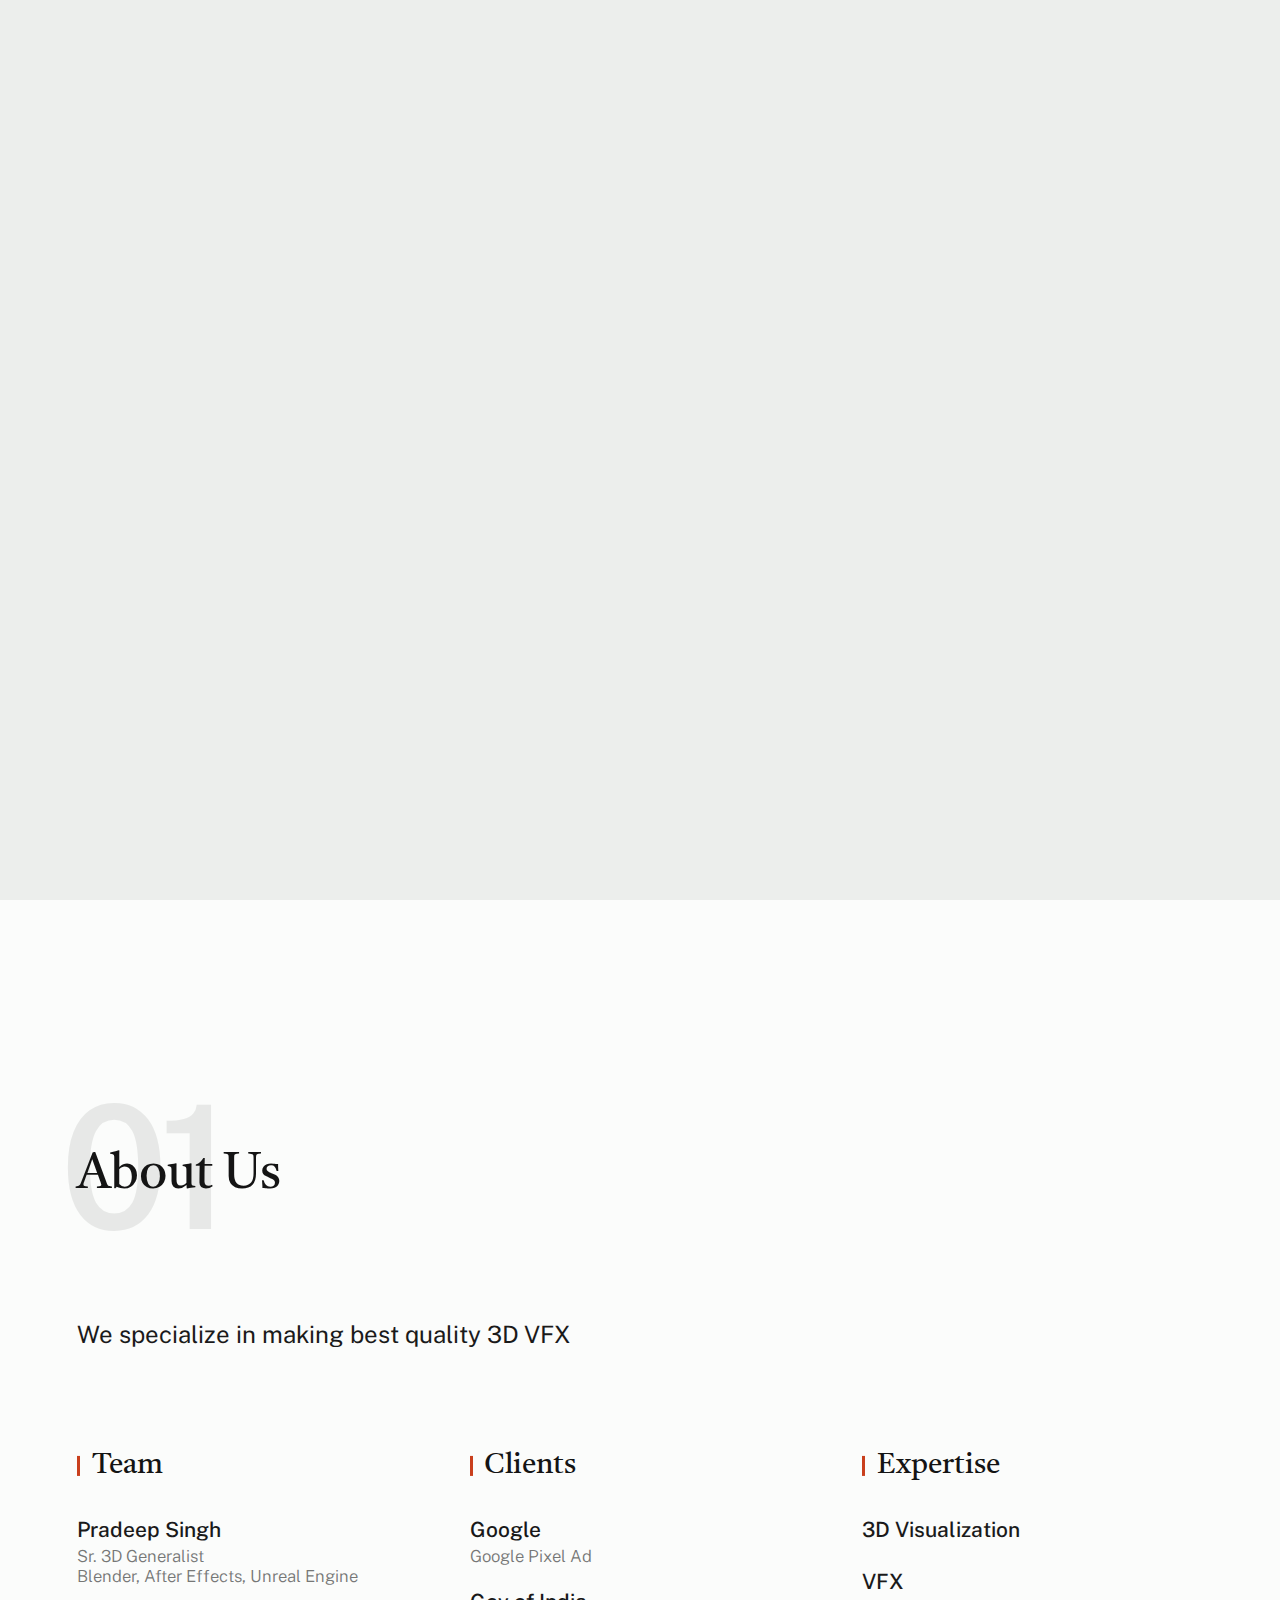
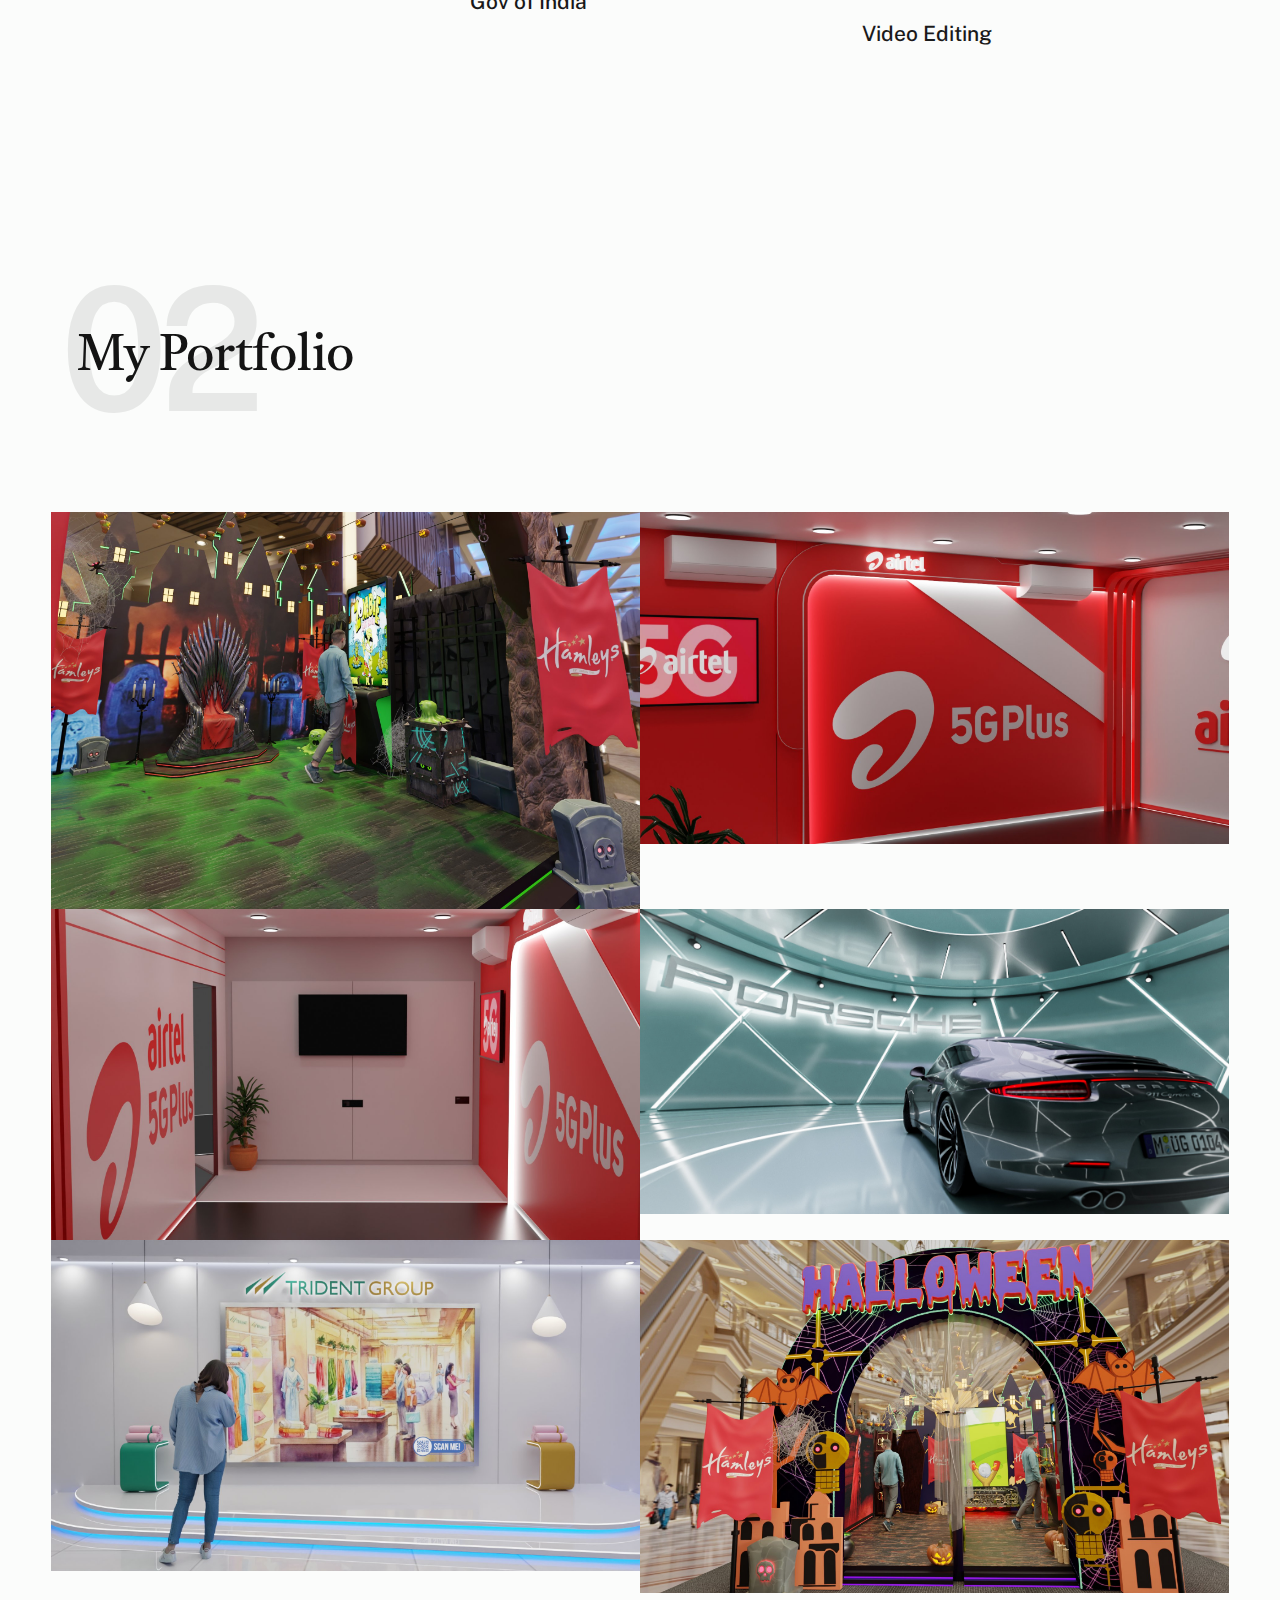
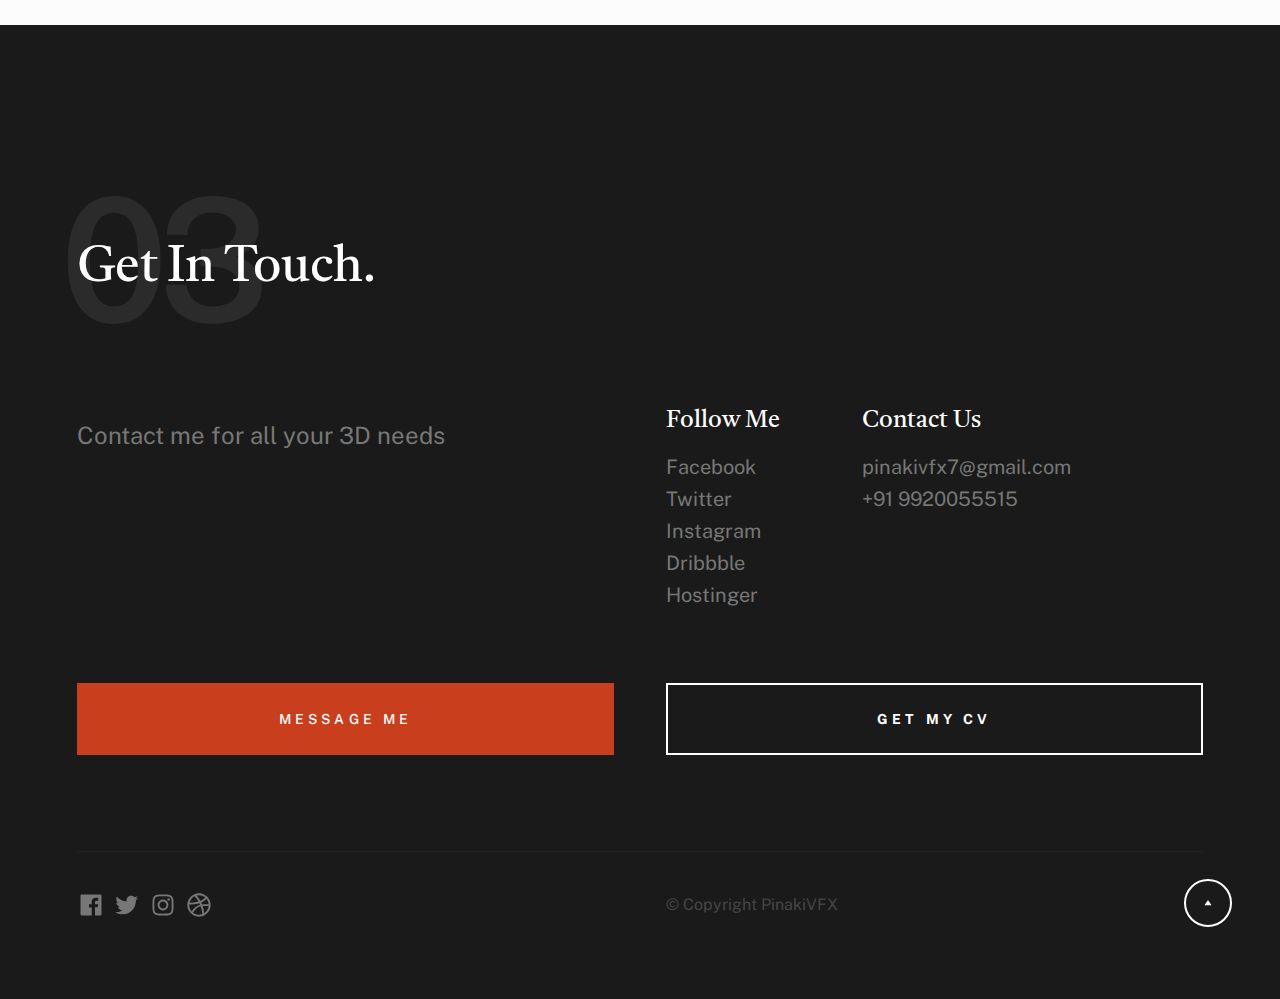
==== index.html @ 554669db "Alpha 1" ====
<!DOCTYPE html>
<html lang="en" class="no-js" >
<head>

    <!--- basic page needs
    ================================================== -->
    <meta charset="utf-8">
    <meta name="viewport" content="width=device-width, initial-scale=1">
    <title>Pinaki VFX</title>

    <script>
        document.documentElement.classList.remove('no-js');
        document.documentElement.classList.add('js');
    </script>

    <!-- CSS
    ================================================== -->
    <link rel="stylesheet" href="css/vendor.css">
    <link rel="stylesheet" href="css/styles.css">

    <!-- favicons
    ================================================== -->
    <link rel="apple-touch-icon" sizes="180x180" href="apple-touch-icon.png">
    <link rel="icon" type="image/png" sizes="32x32" href="favicon-32x32.png">
    <link rel="icon" type="image/png" sizes="16x16" href="favicon-16x16.png">
    <link rel="manifest" href="site.webmanifest">

</head>


<body id="top">

    
    <!-- preloader
    ================================================== -->
    <div id="preloader">
        <div id="loader" class="dots-fade">
            <div></div>
            <div></div>
            <div></div>
        </div>
    </div>


    <!-- page wrap
    ================================================== -->
    <div id="page" class="s-pagewrap">


        <!-- # site header 
        ================================================== -->
        <header class="s-header">
            <div class="row s-header__inner">

                <div class="s-header__block">
                    <div class="s-header__logo">
                        <a class="logo" href="index.html">
                            <a class="smoothscroll" href="#about">Pinaki VFX</a>
                        </a>
                    </div>

                    <a class="s-header__menu-toggle" href="#0"><span>Menu</span></a>
                </div> <!-- end s-header__block -->

                <nav class="s-header__nav">    
                    <ul class="s-header__menu-links">
                        <li class="current"><a class="smoothscroll" href="#intro">Intro</a></li>
                        <li><a class="smoothscroll" href="#about">About</a></li>
                        <li><a class="smoothscroll" href="#works">Works</a></li>
                        <li><a class="smoothscroll" href="#footer">Contact</a></li>
                    </ul> <!-- s-header__menu-links -->    
                </nav> <!-- end s-header__nav -->

            </div> <!-- end s-header__inner -->
        </header> <!-- end s-header -->


        <!-- # intro
        ================================================== -->
        <section id="intro" class="s-intro target-section">

            <div class="row s-intro__content width-sixteen-col">
                <div class="column lg-12 s-intro__content-inner grid-block grid-16">
                    
                    <div class="s-intro__content-text">

                        <div class="s-intro__content-pretitle text-pretitle">CEO of Pinaki VFX</div>
                        <h1 class="s-intro__content-title">
                        Pradeep Singh<br>
                        </h1>

                        <div class="s-intro__content-btns">
                            <a class="smoothscroll btn" href="#about">About Us</a>
                            <a class="smoothscroll btn btn--stroke" href="#footer">Get In Touch</a>
                        </div> <!-- s-intro__content-btns -->   

                    </div> <!-- s-intro__content-text -->                     
                    
                </div> <!-- s-intro__content-inner -->  
            </div> <!-- s-intro__content -->

            <ul class="s-intro__social social-list">
                <li>
                    <a href="https://www.instagram.com/cinematicswithme/" target="_blank">
                        <svg xmlns="http://www.w3.org/2000/svg" width="24" height="24" viewBox="0 0 24 24" style="fill:rgba(0, 0, 0, 1);transform:;-ms-filter:"><path d="M11.999,7.377c-2.554,0-4.623,2.07-4.623,4.623c0,2.554,2.069,4.624,4.623,4.624c2.552,0,4.623-2.07,4.623-4.624 C16.622,9.447,14.551,7.377,11.999,7.377L11.999,7.377z M11.999,15.004c-1.659,0-3.004-1.345-3.004-3.003 c0-1.659,1.345-3.003,3.004-3.003s3.002,1.344,3.002,3.003C15.001,13.659,13.658,15.004,11.999,15.004L11.999,15.004z"></path><circle cx="16.806" cy="7.207" r="1.078"></circle><path d="M20.533,6.111c-0.469-1.209-1.424-2.165-2.633-2.632c-0.699-0.263-1.438-0.404-2.186-0.42 c-0.963-0.042-1.268-0.054-3.71-0.054s-2.755,0-3.71,0.054C7.548,3.074,6.809,3.215,6.11,3.479C4.9,3.946,3.945,4.902,3.477,6.111 c-0.263,0.7-0.404,1.438-0.419,2.186c-0.043,0.962-0.056,1.267-0.056,3.71c0,2.442,0,2.753,0.056,3.71 c0.015,0.748,0.156,1.486,0.419,2.187c0.469,1.208,1.424,2.164,2.634,2.632c0.696,0.272,1.435,0.426,2.185,0.45 c0.963,0.042,1.268,0.055,3.71,0.055s2.755,0,3.71-0.055c0.747-0.015,1.486-0.157,2.186-0.419c1.209-0.469,2.164-1.424,2.633-2.633 c0.263-0.7,0.404-1.438,0.419-2.186c0.043-0.962,0.056-1.267,0.056-3.71s0-2.753-0.056-3.71C20.941,7.57,20.801,6.819,20.533,6.111z M19.315,15.643c-0.007,0.576-0.111,1.147-0.311,1.688c-0.305,0.787-0.926,1.409-1.712,1.711c-0.535,0.199-1.099,0.303-1.67,0.311 c-0.95,0.044-1.218,0.055-3.654,0.055c-2.438,0-2.687,0-3.655-0.055c-0.569-0.007-1.135-0.112-1.669-0.311 c-0.789-0.301-1.414-0.923-1.719-1.711c-0.196-0.534-0.302-1.099-0.311-1.669c-0.043-0.95-0.053-1.218-0.053-3.654 c0-2.437,0-2.686,0.053-3.655c0.007-0.576,0.111-1.146,0.311-1.687c0.305-0.789,0.93-1.41,1.719-1.712 c0.534-0.198,1.1-0.303,1.669-0.311c0.951-0.043,1.218-0.055,3.655-0.055c2.437,0,2.687,0,3.654,0.055 c0.571,0.007,1.135,0.112,1.67,0.311c0.786,0.303,1.407,0.925,1.712,1.712c0.196,0.534,0.302,1.099,0.311,1.669 c0.043,0.951,0.054,1.218,0.054,3.655c0,2.436,0,2.698-0.043,3.654H19.315z"></path></svg>
                        <span class="u-screen-reader-text">Instagram</span>
                    </a>
                </li>
                <li>
                    <a href="#0">
                        <svg xmlns="http://www.w3.org/2000/svg" width="24" height="24" viewBox="0 0 24 24" style="fill: rgba(0, 0, 0, 1);transform: ;msFilter:;"><path d="M20.66 6.98a9.932 9.932 0 0 0-3.641-3.64C15.486 2.447 13.813 2 12 2s-3.486.447-5.02 1.34c-1.533.893-2.747 2.107-3.64 3.64S2 10.187 2 12s.446 3.487 1.34 5.02a9.924 9.924 0 0 0 3.641 3.64C8.514 21.553 10.187 22 12 22s3.486-.447 5.02-1.34a9.932 9.932 0 0 0 3.641-3.64C21.554 15.487 22 13.813 22 12s-.446-3.487-1.34-5.02zM12 3.66c2 0 3.772.64 5.32 1.919-.92 1.174-2.286 2.14-4.1 2.9-1.002-1.813-2.088-3.327-3.261-4.54A7.715 7.715 0 0 1 12 3.66zM5.51 6.8a8.116 8.116 0 0 1 2.711-2.22c1.212 1.201 2.325 2.7 3.34 4.5-2 .6-4.114.9-6.341.9-.573 0-1.006-.013-1.3-.04A8.549 8.549 0 0 1 5.51 6.8zM3.66 12c0-.054.003-.12.01-.2.007-.08.01-.146.01-.2.254.014.641.02 1.161.02 2.666 0 5.146-.367 7.439-1.1.187.373.381.793.58 1.26-1.32.293-2.674 1.006-4.061 2.14S6.4 16.247 5.76 17.5c-1.4-1.587-2.1-3.42-2.1-5.5zM12 20.34c-1.894 0-3.594-.587-5.101-1.759.601-1.187 1.524-2.322 2.771-3.401 1.246-1.08 2.483-1.753 3.71-2.02a29.441 29.441 0 0 1 1.56 6.62 8.166 8.166 0 0 1-2.94.56zm7.08-3.96a8.351 8.351 0 0 1-2.58 2.621c-.24-2.08-.7-4.107-1.379-6.081.932-.066 1.765-.1 2.5-.1.799 0 1.686.034 2.659.1a8.098 8.098 0 0 1-1.2 3.46zm-1.24-5c-1.16 0-2.233.047-3.22.14a27.053 27.053 0 0 0-.68-1.62c2.066-.906 3.532-2.006 4.399-3.3 1.2 1.414 1.854 3.027 1.96 4.84-.812-.04-1.632-.06-2.459-.06z"></path></svg>
                        <span class="u-screen-reader-text">Dribbble</span>
                    </a>
                </li>
                <li>
                    <a href="#0">
                        <svg xmlns="http://www.w3.org/2000/svg" width="24" height="24" viewBox="0 0 24 24" style="fill: rgba(0, 0, 0, 1);transform: ;msFilter:;"><path d="M11.99 2C6.472 2 2 6.473 2 11.99c0 4.232 2.633 7.85 6.35 9.306-.088-.79-.166-2.006.034-2.868.182-.78 1.172-4.966 1.172-4.966s-.299-.599-.299-1.484c0-1.388.805-2.425 1.808-2.425.853 0 1.264.64 1.264 1.407 0 .858-.546 2.139-.827 3.327-.235.994.499 1.805 1.479 1.805 1.775 0 3.141-1.872 3.141-4.575 0-2.392-1.719-4.064-4.173-4.064-2.843 0-4.512 2.132-4.512 4.335 0 .858.331 1.779.744 2.28a.3.3 0 0 1 .069.286c-.076.315-.245.994-.277 1.133-.044.183-.145.222-.335.134-1.247-.581-2.027-2.405-2.027-3.871 0-3.151 2.289-6.045 6.601-6.045 3.466 0 6.159 2.469 6.159 5.77 0 3.444-2.171 6.213-5.184 6.213-1.013 0-1.964-.525-2.29-1.146l-.623 2.374c-.225.868-.834 1.956-1.241 2.62a10 10 0 0 0 2.958.445c5.517 0 9.99-4.473 9.99-9.99S17.507 2 11.99 2"></path></svg>
                        <span class="u-screen-reader-text">Pinterest</span>
                    </a>
                </li>
            </ul> <!-- end s-intro__social -->

            <div class="s-intro__content-media">                               
                <img src="images/intro-bg.jpg" srcset="images/intro-bg.jpg 1x, images/intro-bg.jpg 2x" alt="">
            </div> <!-- s-intro__content-media -->                

            <div class="s-intro__btn-download">
                <a class="btn btn--stroke" href="./assets/Akash_Kumar Singh_Resume.pdf"  target="_blank">See Our Portfolio</a>
            </div> <!-- end s-intro__btn-download -->
            
            <div class="s-intro__scroll-down">
                <a href="#about" class="smoothscroll">
                    <div class="scroll-icon">
                        <svg xmlns="http://www.w3.org/2000/svg" width="24" height="24" viewBox="0 0 24 24" style="fill: rgba(0, 0, 0, 1);transform: ;msFilter:;"><path d="M11.178 19.569a.998.998 0 0 0 1.644 0l9-13A.999.999 0 0 0 21 5H3a1.002 1.002 0 0 0-.822 1.569l9 13z"></path></svg>
                    </div>
                    <span class="scroll-text u-screen-reader-text">Scroll Down</span>
                </a>
            </div> <!-- s-intro__scroll-down -->

        </section> <!-- end s-intro -->


        <!-- # about
        ================================================== -->
        <section id="about" class="s-about target-section">

            <div class="row s-about__content">
                <div class="column xl-12">    
                    
                    <div class="section-header" data-num="01">
                        <h2 class="text-display-title">About Us</h2>
                    </div> <!-- end section-header -->

                    <p class="attention-getter">
                        We specialize in making best quality 3D VFX
                    </p>

                    <div class="grid-list-items s-about__blocks">

                        <div class="grid-list-items__item s-about__block">
                            <h4 class="s-about__block-title">Team</h4>
                            <ul class="s-about__list">
                                <li>
                                    Pradeep Singh
                                    <span>Sr. 3D Generalist</span>
                                    <span>Blender, After Effects, Unreal Engine</span>
                                </li>
                            </ul>
                        </div> <!--end s-about__block -->

                        <div class="grid-list-items__item s-about__block">
                            <h4 class="s-about__block-title">Clients</h4>

                            <ul class="s-about__list">
                                <li>
                                    <a href="#0">
                                        Google
                                        <span>Google Pixel Ad</span>
                                    </a>                                        
                                </li>
                                <li>
                                    <a href="#1">
                                        Gov of India
                                        <span></span>
                                    </a>                                        
                                </li>
                            </ul>
                        </div> <!--end s-about__block -->
                        
                        <div class="grid-list-items__item s-about__block">
                            <h4 class="s-about__block-title">Expertise</h4>

                            <ul class="s-about__list">
                                <li>
                                    3D Visualization
                                    <span></span>
                                </li>
                                <li>
                                    VFX
                                </li>
                                <li>
                                    Video Editing
                                </li>
                                <li>
                                    
                                </li>
                            </ul>
                        </div> <!--end s-about__block -->

                    </div> <!-- grid-list-items -->

                </div> <!--end column -->
            </div> <!--end s-about__content -->
            
        </section> <!-- end s-about -->   



        <!-- # works
        ================================================== -->
        <section id="works" class="s-works target-section">

            <div class="row">
                <div class="column xl-12">
                    <div class="section-header" data-num="02">
                        <h2 class="text-display-title">My Portfolio</h2>
                    </div> <!-- end section-header -->
                </div>
            </div>

            <div class="row folio-entries">

                <div class="column entry">
                    <a href="./images/portfolio/hamley1.jpg" class="entry__link glightbox" data-glightbox="title: White Knit Cap; description: .entry__desc-01">
                        <div class="entry__thumb">
                            <img src="./images/portfolio/hamley1.jpg" srcset="./images/portfolio/hamley1.jpg" alt="">
                        </div>
                        <div class="entry__info">
                            <h4 class="entry__title">White Knit Cap</h4>
                            <div class="entry__cat">Frontend Design</div>
                        </div>
                    </a>

                    <div class="glightbox-desc entry__desc-01">
                        <p>
                        Lorem ipsum dolor sit amet consectetur, adipisicing elit. 
                        Inventore ipsum iste soluta fugiat, impedit illum ducimus 
                        deleniti facilis ab, tempora non! Nisi, tempora provident.
                        <a href="https://www.behance.net/">Project Link</a>.
                        </p>
                    </div>
                </div> <!-- entry -->

                <div class="column entry">
                    <a href="./images/portfolio/airtel1.jpg" class="entry__link glightbox" data-glightbox="title: WoodCraft; description: .entry__desc-02">
                        <div class="entry__thumb">
                            <img src="./images/portfolio/airtel1.jpg" srcset="./images/portfolio/airtel1.jpg" alt="">
                        </div>
                        <div class="entry__info">
                            <h4 class="entry__title">WoodCraft</h4>
                            <div class="entry__cat">Product Design</div>
                        </div>
                    </a>

                    <div class="glightbox-desc entry__desc-02">
                        <p>
                        Lorem ipsum dolor sit amet consectetur, adipisicing elit. 
                        Inventore ipsum iste soluta fugiat, impedit illum ducimus 
                        deleniti facilis ab, tempora non! Nisi, tempora provident.
                        <a href="https://www.behance.net/">Project Link</a>.
                        </p>
                    </div>
                </div> <!-- entry -->

                <div class="column entry">
                    <a href="./images/portfolio/airtel2.jpg" class="entry__link glightbox" data-glightbox="title: Caffeine & Tulips; description: .entry__desc-03">
                        <div class="entry__thumb">
                            <img src="./images/portfolio/airtel2.jpg" srcset="./images/portfolio/airtel2.jpg" alt="">
                        </div>
                        <div class="entry__info">
                            <h4 class="entry__title">Caffeine & Tulips</h4>
                            <div class="entry__cat">Brand Identity</div>
                        </div>
                    </a>

                    <div class="glightbox-desc entry__desc-03">
                        <p>
                        Lorem ipsum dolor sit amet consectetur, adipisicing elit. 
                        Inventore ipsum iste soluta fugiat, impedit illum ducimus 
                        deleniti facilis ab, tempora non! Nisi, tempora provident.
                        <a href="https://www.behance.net/">Project Link</a>.
                        </p>
                    </div>
                </div> <!-- entry -->

                <div class="column entry">
                    <a href="./images/portfolio/porsche.JPG" class="entry__link glightbox" data-glightbox="title: Grayscale; description: .entry__desc-04">
                        <div class="entry__thumb">
                            <img src="./images/portfolio/porsche.JPG" srcset="./images/portfolio/porsche.JPG" alt="">
                        </div>
                        <div class="entry__info">
                            <h4 class="entry__title">Grayscale</h4>
                            <div class="entry__cat">Product Design</div>
                        </div>
                    </a>

                    <div class="glightbox-desc entry__desc-04">
                        <p>
                        Lorem ipsum dolor sit amet consectetur, adipisicing elit. 
                        Inventore ipsum iste soluta fugiat, impedit illum ducimus 
                        deleniti facilis ab, tempora non! Nisi, tempora provident.
                        <a href="https://www.behance.net/">Project Link</a>.
                        </p>
                    </div>
                </div> <!-- entry -->

                <div class="column entry">
                    <a href="./images/portfolio/trident.jpg" class="entry__link glightbox" data-glightbox="title: The Lamp; description: .entry__desc-05">
                        <div class="entry__thumb">
                            <img src="./images/portfolio/trident.jpg" srcset="./images/portfolio/trident.jpg" alt="">
                        </div>
                        <div class="entry__info">
                            <h4 class="entry__title">The Lamp</h4>
                            <div class="entry__cat">Brand Identity</div>
                        </div>
                    </a>

                    <div class="glightbox-desc entry__desc-05">
                        <p>
                        Lorem ipsum dolor sit amet consectetur, adipisicing elit. 
                        Inventore ipsum iste soluta fugiat, impedit illum ducimus 
                        deleniti facilis ab, tempora non! Nisi, tempora provident.
                        <a href="https://www.behance.net/">Project Link</a>.
                        </p>
                    </div>
                </div> <!-- entry -->

                <div class="column entry">
                    <a href="./images/portfolio/hamley2.jpg" class="entry__link glightbox" data-glightbox="title: Tropical; description: .entry__desc-06">
                        <div class="entry__thumb">
                            <img src="./images/portfolio/hamley1.jpg" srcset="./images/portfolio/hamley3.jpg" alt="">
                        </div>
                        <div class="entry__info">
                            <h4 class="entry__title">Tropical</h4>
                            <div class="entry__cat">Frontend Design</div>
                        </div>
                    </a>

                    <div class="glightbox-desc entry__desc-06">
                        <p>
                        Lorem ipsum dolor sit amet consectetur, adipisicing elit. 
                        Inventore ipsum iste soluta fugiat, impedit illum ducimus 
                        deleniti facilis ab, tempora non! Nisi, tempora provident.
                        <a href="https://www.behance.net/">Project Link</a>.
                        </p>
                    </div>
                </div> <!-- entry --> 

            </div> <!-- folio entries -->

            <!--
            <div class="row s-testimonials">
                <div class="column xl-12">

                    <h3 class="s-testimonials__header">Hear it from My Happy Clients</h3>
    
                    <div class="swiper-container s-testimonials__slider">
    
                        <div class="swiper-wrapper">

                            <div class="s-testimonials__slide swiper-slide">
                                <div class="s-testimonials__author">
                                    <img src="images/avatars/user-02.jpg" alt="Author image" class="s-testimonials__avatar">
                                    <cite class="s-testimonials__cite">
                                        <strong>John Rockefeller</strong>
                                        <span>Standard Oil Co.</span>
                                    </cite>
                                </div>
                                <p>
                                Molestiae incidunt consequatur quis ipsa autem nam sit enim magni. Voluptas tempore rem. 
                                Explicabo a quaerat sint autem dolore ducimus ut consequatur neque. Nisi dolores quaerat fuga rem nihil nostrum.
                                Laudantium quia consequatur molestias.
                                </p>
                            </div> 
            
                            <div class="s-testimonials__slide swiper-slide">
                                <div class="s-testimonials__author">
                                    <img src="images/avatars/user-03.jpg" alt="Author image" class="s-testimonials__avatar">
                                    <cite class="s-testimonials__cite">
                                        <strong>Andrew Carnegie</strong>
                                        <span>Carnegie Steel Co.</span>
                                    </cite>
                                </div>
                                <p>
                                Excepturi nam cupiditate culpa doloremque deleniti repellat. Veniam quos repellat voluptas animi adipisci.
                                Nisi eaque consequatur. Voluptatem dignissimos ut ducimus accusantium perspiciatis.
                                Quasi voluptas eius distinctio. Atque eos maxime.
                                </p>
                            </div> 
            
                            <div class="s-testimonials__slide swiper-slide">
                                <div class="s-testimonials__author">
                                    <img src="images/avatars/user-01.jpg" alt="Author image" class="s-testimonials__avatar">
                                    <cite class="s-testimonials__cite">
                                        <strong>John Morgan</strong>
                                        <span>JP Morgan & Co.</span>
                                    </cite>
                                </div>
                                <p>
                                Repellat dignissimos libero. Qui sed at corrupti expedita voluptas odit. Nihil ea quia nesciunt. Ducimus aut sed ipsam.  
                                Autem eaque officia cum exercitationem sunt voluptatum accusamus. Quasi voluptas eius distinctio.
                                Voluptatem dignissimos ut.
                                </p>
                            </div>
    
                            <div class="s-testimonials__slide swiper-slide">
                                <div class="s-testimonials__author">
                                    <img src="images/avatars/user-06.jpg" alt="Author image" class="s-testimonials__avatar">
                                    <cite class="s-testimonials__cite">
                                        <strong>Henry Ford</strong>
                                        <span>Ford Motor Co.</span>
                                    </cite>
                                </div>
                                <p>
                                Nunc interdum lacus sit amet orci. Vestibulum dapibus nunc ac augue. Fusce vel dui. In ac felis 
                                quis tortor malesuada pretium. Curabitur vestibulum aliquam leo. Qui sed at corrupti expedita voluptas odit. 
                                Nihil ea quia nesciunt. Ducimus aut sed ipsam.
                                </p>
                            </div>
        
                        </div> 
    
                        <div class="swiper-pagination"></div>
    
                    </div>
    
                </div>
            </div>
        -->

        </section> <!-- end s-works --> 


        


        <!-- # footer 
        ================================================== -->
        <footer id="footer" class="s-footer target-section">

            <div class="row">
                <div class="column lg-12">
                    <div class="section-header light-on-dark" data-num="03">
                        <h2 class="text-display-title">Get In Touch.</h2>
                    </div> <!-- end section-header -->
                </div>
            </div>

            <div class="row s-footer__content">

                <div class="column xl-6 md-12 s-footer__block s-footer__about">                    
                    <p class="attention-getter">
                        Contact me for all your 3D needs
                    </p>               
                </div> <!-- end section-footer__about -->

                <div class="column xl-6 md-12 s-footer__block s-footer__site-links">
                    <div class="row">
                        <div class="column xl-4 lg-5 md-6 tab-12">
                            <h5>Follow Me</h5>
                            <ul class="link-list">
                                <li><a href="#0">Facebook</a></li>
                                <li><a href="#0">Twitter</a></li>
                                <li><a href="#0">Instagram</a></li>
                                <li><a href="#0">Dribbble</a></li>
                                <li><a href="https://styleshout.com/go/hostinger/">Hostinger</a></li>
                            </ul>
                        </div>
                        <div class="column xl-6 md-6 tab-12">
                            <h5>Contact Us</h5>
                            <ul class="link-list">
                                <li><a href="mailto:pinakivfx7@gmail.com">pinakivfx7@gmail.com</a></li>
                                <li><a href="tel:+917275719148">+91 9920055515</a></li>
                            </ul> 
                        </div>
                    </div>                    
                </div> <!-- end section-footer__site-links -->

            </div> <!-- end section-footer__content -->


            <div class="row s-footer__buttons">
               
                <div class="column xl-6 tab-12">
                    <a href="https://wa.me/919920055515" class="btn btn--primary btn--large u-fullwidth">Message Me</a>
                </div>
          
                <div class="column xl-6 tab-12">                    
                    <a href="#0" class="btn btn--stroke btn--large u-fullwidth">Get My CV</a>
                </div>
            
            </div> <!-- end section-footer__buttons -->              
            
            <div class="row s-footer__bottom">
                
                <div class="column xl-6 lg-12">
                    <ul class="s-footer__social social-list">
                        <li>
                            <a href="#0">
                                <svg xmlns="http://www.w3.org/2000/svg" width="24" height="24" viewBox="0 0 24 24" style="fill:rgba(0, 0, 0, 1);transform:;-ms-filter:"><path d="M20,3H4C3.447,3,3,3.448,3,4v16c0,0.552,0.447,1,1,1h8.615v-6.96h-2.338v-2.725h2.338v-2c0-2.325,1.42-3.592,3.5-3.592 c0.699-0.002,1.399,0.034,2.095,0.107v2.42h-1.435c-1.128,0-1.348,0.538-1.348,1.325v1.735h2.697l-0.35,2.725h-2.348V21H20 c0.553,0,1-0.448,1-1V4C21,3.448,20.553,3,20,3z"></path></svg>
                                <span class="u-screen-reader-text">Facebook</span>
                            </a>
                        </li>
                        <li>
                            <a href="#0">
                                <svg xmlns="http://www.w3.org/2000/svg" width="24" height="24" viewBox="0 0 24 24" style="fill:rgba(0, 0, 0, 1);transform:;-ms-filter:"><path d="M19.633,7.997c0.013,0.175,0.013,0.349,0.013,0.523c0,5.325-4.053,11.461-11.46,11.461c-2.282,0-4.402-0.661-6.186-1.809 c0.324,0.037,0.636,0.05,0.973,0.05c1.883,0,3.616-0.636,5.001-1.721c-1.771-0.037-3.255-1.197-3.767-2.793 c0.249,0.037,0.499,0.062,0.761,0.062c0.361,0,0.724-0.05,1.061-0.137c-1.847-0.374-3.23-1.995-3.23-3.953v-0.05 c0.537,0.299,1.16,0.486,1.82,0.511C3.534,9.419,2.823,8.184,2.823,6.787c0-0.748,0.199-1.434,0.548-2.032 c1.983,2.443,4.964,4.04,8.306,4.215c-0.062-0.3-0.1-0.611-0.1-0.923c0-2.22,1.796-4.028,4.028-4.028 c1.16,0,2.207,0.486,2.943,1.272c0.91-0.175,1.782-0.512,2.556-0.973c-0.299,0.935-0.936,1.721-1.771,2.22 c0.811-0.088,1.597-0.312,2.319-0.624C21.104,6.712,20.419,7.423,19.633,7.997z"></path></svg>
                                <span class="u-screen-reader-text">Twitter</span>
                            </a>
                        </li>
                        <li>
                            <a href="#0">
                                <svg xmlns="http://www.w3.org/2000/svg" width="24" height="24" viewBox="0 0 24 24" style="fill:rgba(0, 0, 0, 1);transform:;-ms-filter:"><path d="M11.999,7.377c-2.554,0-4.623,2.07-4.623,4.623c0,2.554,2.069,4.624,4.623,4.624c2.552,0,4.623-2.07,4.623-4.624 C16.622,9.447,14.551,7.377,11.999,7.377L11.999,7.377z M11.999,15.004c-1.659,0-3.004-1.345-3.004-3.003 c0-1.659,1.345-3.003,3.004-3.003s3.002,1.344,3.002,3.003C15.001,13.659,13.658,15.004,11.999,15.004L11.999,15.004z"></path><circle cx="16.806" cy="7.207" r="1.078"></circle><path d="M20.533,6.111c-0.469-1.209-1.424-2.165-2.633-2.632c-0.699-0.263-1.438-0.404-2.186-0.42 c-0.963-0.042-1.268-0.054-3.71-0.054s-2.755,0-3.71,0.054C7.548,3.074,6.809,3.215,6.11,3.479C4.9,3.946,3.945,4.902,3.477,6.111 c-0.263,0.7-0.404,1.438-0.419,2.186c-0.043,0.962-0.056,1.267-0.056,3.71c0,2.442,0,2.753,0.056,3.71 c0.015,0.748,0.156,1.486,0.419,2.187c0.469,1.208,1.424,2.164,2.634,2.632c0.696,0.272,1.435,0.426,2.185,0.45 c0.963,0.042,1.268,0.055,3.71,0.055s2.755,0,3.71-0.055c0.747-0.015,1.486-0.157,2.186-0.419c1.209-0.469,2.164-1.424,2.633-2.633 c0.263-0.7,0.404-1.438,0.419-2.186c0.043-0.962,0.056-1.267,0.056-3.71s0-2.753-0.056-3.71C20.941,7.57,20.801,6.819,20.533,6.111z M19.315,15.643c-0.007,0.576-0.111,1.147-0.311,1.688c-0.305,0.787-0.926,1.409-1.712,1.711c-0.535,0.199-1.099,0.303-1.67,0.311 c-0.95,0.044-1.218,0.055-3.654,0.055c-2.438,0-2.687,0-3.655-0.055c-0.569-0.007-1.135-0.112-1.669-0.311 c-0.789-0.301-1.414-0.923-1.719-1.711c-0.196-0.534-0.302-1.099-0.311-1.669c-0.043-0.95-0.053-1.218-0.053-3.654 c0-2.437,0-2.686,0.053-3.655c0.007-0.576,0.111-1.146,0.311-1.687c0.305-0.789,0.93-1.41,1.719-1.712 c0.534-0.198,1.1-0.303,1.669-0.311c0.951-0.043,1.218-0.055,3.655-0.055c2.437,0,2.687,0,3.654,0.055 c0.571,0.007,1.135,0.112,1.67,0.311c0.786,0.303,1.407,0.925,1.712,1.712c0.196,0.534,0.302,1.099,0.311,1.669 c0.043,0.951,0.054,1.218,0.054,3.655c0,2.436,0,2.698-0.043,3.654H19.315z"></path></svg>
                                <span class="u-screen-reader-text">Instagram</span>
                            </a>
                        </li>
                        <li>
                            <a href="#0">
                                <svg xmlns="http://www.w3.org/2000/svg" width="24" height="24" viewBox="0 0 24 24" style="fill: rgba(0, 0, 0, 1);transform: ;msFilter:;"><path d="M20.66 6.98a9.932 9.932 0 0 0-3.641-3.64C15.486 2.447 13.813 2 12 2s-3.486.447-5.02 1.34c-1.533.893-2.747 2.107-3.64 3.64S2 10.187 2 12s.446 3.487 1.34 5.02a9.924 9.924 0 0 0 3.641 3.64C8.514 21.553 10.187 22 12 22s3.486-.447 5.02-1.34a9.932 9.932 0 0 0 3.641-3.64C21.554 15.487 22 13.813 22 12s-.446-3.487-1.34-5.02zM12 3.66c2 0 3.772.64 5.32 1.919-.92 1.174-2.286 2.14-4.1 2.9-1.002-1.813-2.088-3.327-3.261-4.54A7.715 7.715 0 0 1 12 3.66zM5.51 6.8a8.116 8.116 0 0 1 2.711-2.22c1.212 1.201 2.325 2.7 3.34 4.5-2 .6-4.114.9-6.341.9-.573 0-1.006-.013-1.3-.04A8.549 8.549 0 0 1 5.51 6.8zM3.66 12c0-.054.003-.12.01-.2.007-.08.01-.146.01-.2.254.014.641.02 1.161.02 2.666 0 5.146-.367 7.439-1.1.187.373.381.793.58 1.26-1.32.293-2.674 1.006-4.061 2.14S6.4 16.247 5.76 17.5c-1.4-1.587-2.1-3.42-2.1-5.5zM12 20.34c-1.894 0-3.594-.587-5.101-1.759.601-1.187 1.524-2.322 2.771-3.401 1.246-1.08 2.483-1.753 3.71-2.02a29.441 29.441 0 0 1 1.56 6.62 8.166 8.166 0 0 1-2.94.56zm7.08-3.96a8.351 8.351 0 0 1-2.58 2.621c-.24-2.08-.7-4.107-1.379-6.081.932-.066 1.765-.1 2.5-.1.799 0 1.686.034 2.659.1a8.098 8.098 0 0 1-1.2 3.46zm-1.24-5c-1.16 0-2.233.047-3.22.14a27.053 27.053 0 0 0-.68-1.62c2.066-.906 3.532-2.006 4.399-3.3 1.2 1.414 1.854 3.027 1.96 4.84-.812-.04-1.632-.06-2.459-.06z"></path></svg>
                                <span class="u-screen-reader-text">Dribbble</span>
                            </a>
                        </li>
                    </ul> 
                </div> <!-- end section-footer__social -->

                <div class="column xl-6 lg-12">
                    <p class="ss-copyright">
                        <span>© Copyright PinakiVFX</span> 
                        <!-- <span>Design by <a href="https://shayan.gg/">Shayan Ansari</a></span> -->
                    </p>
                </div>

            </div> <!-- end section-footer__bottom --> 

            <div class="ss-go-top">
                <a class="smoothscroll" title="Back to Top" href="#top">                 
                    <svg xmlns="http://www.w3.org/2000/svg" width="24" height="24" viewBox="0 0 24 24" style="fill: rgba(0, 0, 0, 1);transform: ;msFilter:;"><path d="M5.536 21.886a1.004 1.004 0 0 0 1.033-.064l13-9a1 1 0 0 0 0-1.644l-13-9A1 1 0 0 0 5 3v18a1 1 0 0 0 .536.886z"></path></svg>
                </a>                                
                <span>Back To Top</span>   
            </div> <!-- end ss-go-top -->
            
        </footer> <!-- end s-footer -->

    </div> <!-- end page-wrap -->


    <!-- Java Script
    ================================================== -->
    <script src="js/plugins.js"></script>
    <script src="js/main.js"></script>

</body>
</html>
---- css/vendor.css ----
/* ===================================================================
 * Hudson Third-party Stylesheets
 * Template Ver. 1.0.0
 * 04-03-2023
 * -------------------------------------------------------------------
 *
 * TOC:
 * # PrismJS 
 * # Swiper
 * # GLightbox
 *
 * ------------------------------------------------------------------- */
 

/* ===================================================================
 * # PrismJS 1.20.0
 *   https://prismjs.com/download.html#themes=prism-okaidia&languages=markup+css+clike+javascript+markup-templating+php 
 *   
 *   okaidia theme for JavaScript, CSS and HTML
 *   Loosely based on Monokai textmate theme by http://www.monokai.nl/
 *   @author ocodia
 * ------------------------------------------------------------------- */
code[class*=language-],
pre[class*=language-] {
    color          : #f8f8f2;
    background     : none;
    text-shadow    : 0 1px rgba(0, 0, 0, 0.3);
    font-family    : var(--font-mono);
    font-size      : calc(var(--text-size) * 0.9444);
    text-align     : left;
    white-space    : pre;
    word-spacing   : normal;
    word-break     : normal;
    word-wrap      : normal;
    line-height    : var(--vspace-1);
    -moz-tab-size  : 4;
    -o-tab-size    : 4;
    tab-size       : 4;
    -webkit-hyphens: none;
    hyphens        : none;
}

/* Code blocks */
pre[class*=language-] {
    padding : var(--vspace-0_5) 0 var(--vspace-1);
    margin  : var(--vspace-1) 0;
    overflow: auto;
}

:not(pre)>code[class*=language-],
pre[class*=language-] {
    background: #272822;
}

/* Inline code */
:not(pre)>code[class*=language-] {
    padding    : 0.1em;
    white-space: normal;
}

.token.comment,
.token.prolog,
.token.doctype,
.token.cdata {
    color: slategray;
}

.token.punctuation {
    color: #f8f8f2;
}

.token.namespace {
    opacity: 0.7;
}

.token.property,
.token.tag,
.token.constant,
.token.symbol,
.token.deleted {
    color: #f92672;
}

.token.boolean,
.token.number {
    color: #ae81ff;
}

.token.selector,
.token.attr-name,
.token.string,
.token.char,
.token.builtin,
.token.inserted {
    color: #a6e22e;
}

.token.operator,
.token.entity,
.token.url,
.language-css .token.string,
.style .token.string,
.token.variable {
    color: #f8f8f2;
}

.token.atrule,
.token.attr-value,
.token.function,
.token.class-name {
    color: #e6db74;
}

.token.keyword {
    color: #66d9ef;
}

.token.regex,
.token.important {
    color: #fd971f;
}

.token.important,
.token.bold {
    font-weight: bold;
}

.token.italic {
    font-style: italic;
}

.token.entity {
    cursor: help;
}


/* ===================================================================
 * # Swiper 6.4.5
 *   Most modern mobile touch slider and framework with hardware accelerated transitions
 *   https://swiperjs.com
 *
 *   Copyright 2014-2020 Vladimir Kharlampidi
 *
 *   Released under the MIT License
 *
 *   Released on: December 18, 2020
 * ------------------------------------------------------------------- */
@font-face {
    font-family: "swiper-icons";
    src        : url("data:application/font-woff;charset=utf-8;base64, [base64]//wADZ2x5ZgAAAywAAADMAAAD2MHtryVoZWFkAAABbAAAADAAAAA2E2+eoWhoZWEAAAGcAAAAHwAAACQC9gDzaG10eAAAAigAAAAZAAAArgJkABFsb2NhAAAC0AAAAFoAAABaFQAUGG1heHAAAAG8AAAAHwAAACAAcABAbmFtZQAAA/gAAAE5AAACXvFdBwlwb3N0AAAFNAAAAGIAAACE5s74hXjaY2BkYGAAYpf5Hu/j+W2+MnAzMYDAzaX6QjD6/4//Bxj5GA8AuRwMYGkAPywL13jaY2BkYGA88P8Agx4j+/8fQDYfA1AEBWgDAIB2BOoAeNpjYGRgYNBh4GdgYgABEMnIABJzYNADCQAACWgAsQB42mNgYfzCOIGBlYGB0YcxjYGBwR1Kf2WQZGhhYGBiYGVmgAFGBiQQkOaawtDAoMBQxXjg/wEGPcYDDA4wNUA2CCgwsAAAO4EL6gAAeNpj2M0gyAACqxgGNWBkZ2D4/wMA+xkDdgAAAHjaY2BgYGaAYBkGRgYQiAHyGMF8FgYHIM3DwMHABGQrMOgyWDLEM1T9/w8UBfEMgLzE////P/5//f/V/xv+r4eaAAeMbAxwIUYmIMHEgKYAYjUcsDAwsLKxc3BycfPw8jEQA/[base64]/uznmfPFBNODM2K7MTQ45YEAZqGP81AmGGcF3iPqOop0r1SPTaTbVkfUe4HXj97wYE+yNwWYxwWu4v1ugWHgo3S1XdZEVqWM7ET0cfnLGxWfkgR42o2PvWrDMBSFj/IHLaF0zKjRgdiVMwScNRAoWUoH78Y2icB/yIY09An6AH2Bdu/UB+yxopYshQiEvnvu0dURgDt8QeC8PDw7Fpji3fEA4z/PEJ6YOB5hKh4dj3EvXhxPqH/SKUY3rJ7srZ4FZnh1PMAtPhwP6fl2PMJMPDgeQ4rY8YT6Gzao0eAEA409DuggmTnFnOcSCiEiLMgxCiTI6Cq5DZUd3Qmp10vO0LaLTd2cjN4fOumlc7lUYbSQcZFkutRG7g6JKZKy0RmdLY680CDnEJ+UMkpFFe1RN7nxdVpXrC4aTtnaurOnYercZg2YVmLN/d/gczfEimrE/fs/bOuq29Zmn8tloORaXgZgGa78yO9/cnXm2BpaGvq25Dv9S4E9+5SIc9PqupJKhYFSSl47+Qcr1mYNAAAAeNptw0cKwkAAAMDZJA8Q7OUJvkLsPfZ6zFVERPy8qHh2YER+3i/BP83vIBLLySsoKimrqKqpa2hp6+jq6RsYGhmbmJqZSy0sraxtbO3sHRydnEMU4uR6yx7JJXveP7WrDycAAAAAAAH//wACeNpjYGRgYOABYhkgZgJCZgZNBkYGLQZtIJsFLMYAAAw3ALgAeNolizEKgDAQBCchRbC2sFER0YD6qVQiBCv/H9ezGI6Z5XBAw8CBK/m5iQQVauVbXLnOrMZv2oLdKFa8Pjuru2hJzGabmOSLzNMzvutpB3N42mNgZGBg4GKQYzBhYMxJLMlj4GBgAYow/P/PAJJhLM6sSoWKfWCAAwDAjgbRAAB42mNgYGBkAIIbCZo5IPrmUn0hGA0AO8EFTQAA") format("woff");
    font-weight: 400;
    font-style : normal;
}

:root {
    --swiper-theme-color: #007aff;
}

.swiper-container {
    margin-left : auto;
    margin-right: auto;
    position    : relative;
    overflow    : hidden;
    list-style  : none;
    padding     : 0;
    /* Fix of Webkit flickering */
    z-index     : 1;
}

.swiper-container-vertical>.swiper-wrapper {
    flex-direction: column;
}

.swiper-wrapper {
    position           : relative;
    width              : 100%;
    height             : 100%;
    z-index            : 1;
    display            : flex;
    transition-property: transform;
    box-sizing         : content-box;
}

.swiper-container-android .swiper-slide,
.swiper-wrapper {
    transform: translate3d(0px, 0, 0);
}

.swiper-container-multirow>.swiper-wrapper {
    flex-wrap: wrap;
}

.swiper-container-multirow-column>.swiper-wrapper {
    flex-wrap     : wrap;
    flex-direction: column;
}

.swiper-container-free-mode>.swiper-wrapper {
    transition-timing-function: ease-out;
    margin                    : 0 auto;
}

.swiper-slide {
    flex-shrink        : 0;
    width              : 100%;
    height             : 100%;
    position           : relative;
    transition-property: transform;
}

.swiper-slide-invisible-blank {
    visibility: hidden;
}

/* Auto Height */
.swiper-container-autoheight,
.swiper-container-autoheight .swiper-slide {
    height: auto;
}

.swiper-container-autoheight .swiper-wrapper {
    align-items        : flex-start;
    transition-property: transform, height;
}

/* 3D Effects */
.swiper-container-3d {
    perspective: 1200px;
}

.swiper-container-3d .swiper-wrapper,
.swiper-container-3d .swiper-slide,
.swiper-container-3d .swiper-slide-shadow-left,
.swiper-container-3d .swiper-slide-shadow-right,
.swiper-container-3d .swiper-slide-shadow-top,
.swiper-container-3d .swiper-slide-shadow-bottom,
.swiper-container-3d .swiper-cube-shadow {
    transform-style: preserve-3d;
}

.swiper-container-3d .swiper-slide-shadow-left,
.swiper-container-3d .swiper-slide-shadow-right,
.swiper-container-3d .swiper-slide-shadow-top,
.swiper-container-3d .swiper-slide-shadow-bottom {
    position      : absolute;
    left          : 0;
    top           : 0;
    width         : 100%;
    height        : 100%;
    pointer-events: none;
    z-index       : 10;
}

.swiper-container-3d .swiper-slide-shadow-left {
    background-image: linear-gradient(to left, rgba(0, 0, 0, 0.5), rgba(0, 0, 0, 0));
}

.swiper-container-3d .swiper-slide-shadow-right {
    background-image: linear-gradient(to right, rgba(0, 0, 0, 0.5), rgba(0, 0, 0, 0));
}

.swiper-container-3d .swiper-slide-shadow-top {
    background-image: linear-gradient(to top, rgba(0, 0, 0, 0.5), rgba(0, 0, 0, 0));
}

.swiper-container-3d .swiper-slide-shadow-bottom {
    background-image: linear-gradient(to bottom, rgba(0, 0, 0, 0.5), rgba(0, 0, 0, 0));
}

/* CSS Mode */
.swiper-container-css-mode>.swiper-wrapper {
    overflow          : auto;
    scrollbar-width   : none;
    /* For Firefox */
    -ms-overflow-style: none;
    /* For Internet Explorer and Edge */
}

.swiper-container-css-mode>.swiper-wrapper::-webkit-scrollbar {
    display: none;
}

.swiper-container-css-mode>.swiper-wrapper>.swiper-slide {
    scroll-snap-align: start start;
}

.swiper-container-horizontal.swiper-container-css-mode>.swiper-wrapper {
    scroll-snap-type: x mandatory;
}

.swiper-container-vertical.swiper-container-css-mode>.swiper-wrapper {
    scroll-snap-type: y mandatory;
}

:root {
    --swiper-navigation-size : 44px;
    /*
    --swiper-navigation-color: var(--swiper-theme-color);
    */
}

.swiper-button-prev,
.swiper-button-next {
    position       : absolute;
    top            : 50%;
    width          : calc(var(--swiper-navigation-size) / 44 * 27);
    height         : var(--swiper-navigation-size);
    margin-top     : calc(-1 * var(--swiper-navigation-size) / 2);
    z-index        : 10;
    cursor         : pointer;
    display        : flex;
    align-items    : center;
    justify-content: center;
    color          : var(--swiper-navigation-color, var(--swiper-theme-color));
}

.swiper-button-prev.swiper-button-disabled,
.swiper-button-next.swiper-button-disabled {
    opacity       : 0.35;
    cursor        : auto;
    pointer-events: none;
}

.swiper-button-prev:after,
.swiper-button-next:after {
    font-family   : swiper-icons;
    font-size     : var(--swiper-navigation-size);
    text-transform: none !important;
    letter-spacing: 0;
    text-transform: none;
    font-variant  : initial;
    line-height   : 1;
}

.swiper-button-prev,
.swiper-container-rtl .swiper-button-next {
    left : 10px;
    right: auto;
}

.swiper-button-prev:after,
.swiper-container-rtl .swiper-button-next:after {
    content: "prev";
}

.swiper-button-next,
.swiper-container-rtl .swiper-button-prev {
    right: 10px;
    left : auto;
}

.swiper-button-next:after,
.swiper-container-rtl .swiper-button-prev:after {
    content: "next";
}

.swiper-button-prev.swiper-button-white,
.swiper-button-next.swiper-button-white {
    --swiper-navigation-color: #ffffff;
}

.swiper-button-prev.swiper-button-black,
.swiper-button-next.swiper-button-black {
    --swiper-navigation-color: #000000;
}

.swiper-button-lock {
    display: none;
}

:root {
    /*
    --swiper-pagination-color: var(--swiper-theme-color);
    */
}

.swiper-pagination {
    position  : absolute;
    text-align: center;
    transition: 300ms opacity;
    transform : translate3d(0, 0, 0);
    z-index   : 10;
}

.swiper-pagination.swiper-pagination-hidden {
    opacity: 0;
}

/* Common Styles */
.swiper-pagination-fraction,
.swiper-pagination-custom,
.swiper-container-horizontal>.swiper-pagination-bullets {
    bottom: 10px;
    left  : 0;
    width : 100%;
}

/* Bullets */
.swiper-pagination-bullets-dynamic {
    overflow : hidden;
    font-size: 0;
}

.swiper-pagination-bullets-dynamic .swiper-pagination-bullet {
    transform: scale(0.33);
    position : relative;
}

.swiper-pagination-bullets-dynamic .swiper-pagination-bullet-active {
    transform: scale(1);
}

.swiper-pagination-bullets-dynamic .swiper-pagination-bullet-active-main {
    transform: scale(1);
}

.swiper-pagination-bullets-dynamic .swiper-pagination-bullet-active-prev {
    transform: scale(0.66);
}

.swiper-pagination-bullets-dynamic .swiper-pagination-bullet-active-prev-prev {
    transform: scale(0.33);
}

.swiper-pagination-bullets-dynamic .swiper-pagination-bullet-active-next {
    transform: scale(0.66);
}

.swiper-pagination-bullets-dynamic .swiper-pagination-bullet-active-next-next {
    transform: scale(0.33);
}

.swiper-pagination-bullet {
    width        : 8px;
    height       : 8px;
    display      : inline-block;
    border-radius: 100%;
    background   : #000;
    opacity      : 0.2;
}

button.swiper-pagination-bullet {
    border            : none;
    margin            : 0;
    padding           : 0;
    box-shadow        : none;
    -webkit-appearance: none;
    -moz-appearance   : none;
    appearance        : none;
}

.swiper-pagination-clickable .swiper-pagination-bullet {
    cursor: pointer;
}

.swiper-pagination-bullet-active {
    opacity   : 1;
    background: var(--swiper-pagination-color, var(--swiper-theme-color));
}

.swiper-container-vertical>.swiper-pagination-bullets {
    right    : 10px;
    top      : 50%;
    transform: translate3d(0px, -50%, 0);
}

.swiper-container-vertical>.swiper-pagination-bullets .swiper-pagination-bullet {
    margin : 6px 0;
    display: block;
}

.swiper-container-vertical>.swiper-pagination-bullets.swiper-pagination-bullets-dynamic {
    top      : 50%;
    transform: translateY(-50%);
    width    : 8px;
}

.swiper-container-vertical>.swiper-pagination-bullets.swiper-pagination-bullets-dynamic .swiper-pagination-bullet {
    display   : inline-block;
    transition: 200ms transform, 200ms top;
}

.swiper-container-horizontal>.swiper-pagination-bullets .swiper-pagination-bullet {
    margin: 0 4px;
}

.swiper-container-horizontal>.swiper-pagination-bullets.swiper-pagination-bullets-dynamic {
    left       : 50%;
    transform  : translateX(-50%);
    white-space: nowrap;
}

.swiper-container-horizontal>.swiper-pagination-bullets.swiper-pagination-bullets-dynamic .swiper-pagination-bullet {
    transition: 200ms transform, 200ms left;
}

.swiper-container-horizontal.swiper-container-rtl>.swiper-pagination-bullets-dynamic .swiper-pagination-bullet {
    transition: 200ms transform, 200ms right;
}

/* Progress */
.swiper-pagination-progressbar {
    background: rgba(0, 0, 0, 0.25);
    position  : absolute;
}

.swiper-pagination-progressbar .swiper-pagination-progressbar-fill {
    background      : var(--swiper-pagination-color, var(--swiper-theme-color));
    position        : absolute;
    left            : 0;
    top             : 0;
    width           : 100%;
    height          : 100%;
    transform       : scale(0);
    transform-origin: left top;
}

.swiper-container-rtl .swiper-pagination-progressbar .swiper-pagination-progressbar-fill {
    transform-origin: right top;
}

.swiper-container-horizontal>.swiper-pagination-progressbar,
.swiper-container-vertical>.swiper-pagination-progressbar.swiper-pagination-progressbar-opposite {
    width : 100%;
    height: 4px;
    left  : 0;
    top   : 0;
}

.swiper-container-vertical>.swiper-pagination-progressbar,
.swiper-container-horizontal>.swiper-pagination-progressbar.swiper-pagination-progressbar-opposite {
    width : 4px;
    height: 100%;
    left  : 0;
    top   : 0;
}

.swiper-pagination-white {
    --swiper-pagination-color: #ffffff;
}

.swiper-pagination-black {
    --swiper-pagination-color: #000000;
}

.swiper-pagination-lock {
    display: none;
}

/* Scrollbar */
.swiper-scrollbar {
    border-radius   : 10px;
    position        : relative;
    -ms-touch-action: none;
    background      : rgba(0, 0, 0, 0.1);
}

.swiper-container-horizontal>.swiper-scrollbar {
    position: absolute;
    left    : 1%;
    bottom  : 3px;
    z-index : 50;
    height  : 5px;
    width   : 98%;
}

.swiper-container-vertical>.swiper-scrollbar {
    position: absolute;
    right   : 3px;
    top     : 1%;
    z-index : 50;
    width   : 5px;
    height  : 98%;
}

.swiper-scrollbar-drag {
    height       : 100%;
    width        : 100%;
    position     : relative;
    background   : rgba(0, 0, 0, 0.5);
    border-radius: 10px;
    left         : 0;
    top          : 0;
}

.swiper-scrollbar-cursor-drag {
    cursor: move;
}

.swiper-scrollbar-lock {
    display: none;
}

.swiper-zoom-container {
    width          : 100%;
    height         : 100%;
    display        : flex;
    justify-content: center;
    align-items    : center;
    text-align     : center;
}

.swiper-zoom-container>img,
.swiper-zoom-container>svg,
.swiper-zoom-container>canvas {
    max-width    : 100%;
    max-height   : 100%;
    -o-object-fit: contain;
    object-fit   : contain;
}

.swiper-slide-zoomed {
    cursor: move;
}

/* Preloader */
:root {
    /*
    --swiper-preloader-color: var(--swiper-theme-color);
    */
}

.swiper-lazy-preloader {
    width           : 42px;
    height          : 42px;
    position        : absolute;
    left            : 50%;
    top             : 50%;
    margin-left     : -21px;
    margin-top      : -21px;
    z-index         : 10;
    transform-origin: 50%;
    animation       : swiper-preloader-spin 1s infinite linear;
    box-sizing      : border-box;
    border          : 4px solid var(--swiper-preloader-color, var(--swiper-theme-color));
    border-radius   : 50%;
    border-top-color: transparent;
}

.swiper-lazy-preloader-white {
    --swiper-preloader-color: #fff;
}

.swiper-lazy-preloader-black {
    --swiper-preloader-color: #000;
}

@keyframes swiper-preloader-spin {
    100% {
        transform: rotate(360deg);
    }
}

/* a11y */
.swiper-container .swiper-notification {
    position      : absolute;
    left          : 0;
    top           : 0;
    pointer-events: none;
    opacity       : 0;
    z-index       : -1000;
}

.swiper-container-fade.swiper-container-free-mode .swiper-slide {
    transition-timing-function: ease-out;
}

.swiper-container-fade .swiper-slide {
    pointer-events     : none;
    transition-property: opacity;
}

.swiper-container-fade .swiper-slide .swiper-slide {
    pointer-events: none;
}

.swiper-container-fade .swiper-slide-active,
.swiper-container-fade .swiper-slide-active .swiper-slide-active {
    pointer-events: auto;
}

.swiper-container-cube {
    overflow: visible;
}

.swiper-container-cube .swiper-slide {
    pointer-events             : none;
    -webkit-backface-visibility: hidden;
    backface-visibility        : hidden;
    z-index                    : 1;
    visibility                 : hidden;
    transform-origin           : 0 0;
    width                      : 100%;
    height                     : 100%;
}

.swiper-container-cube .swiper-slide .swiper-slide {
    pointer-events: none;
}

.swiper-container-cube.swiper-container-rtl .swiper-slide {
    transform-origin: 100% 0;
}

.swiper-container-cube .swiper-slide-active,
.swiper-container-cube .swiper-slide-active .swiper-slide-active {
    pointer-events: auto;
}

.swiper-container-cube .swiper-slide-active,
.swiper-container-cube .swiper-slide-next,
.swiper-container-cube .swiper-slide-prev,
.swiper-container-cube .swiper-slide-next+.swiper-slide {
    pointer-events: auto;
    visibility    : visible;
}

.swiper-container-cube .swiper-slide-shadow-top,
.swiper-container-cube .swiper-slide-shadow-bottom,
.swiper-container-cube .swiper-slide-shadow-left,
.swiper-container-cube .swiper-slide-shadow-right {
    z-index                    : 0;
    -webkit-backface-visibility: hidden;
    backface-visibility        : hidden;
}

.swiper-container-cube .swiper-cube-shadow {
    position  : absolute;
    left      : 0;
    bottom    : 0px;
    width     : 100%;
    height    : 100%;
    background: #000;
    opacity   : 0.6;
    filter    : blur(50px);
    z-index   : 0;
}

.swiper-container-flip {
    overflow: visible;
}

.swiper-container-flip .swiper-slide {
    pointer-events             : none;
    -webkit-backface-visibility: hidden;
    backface-visibility        : hidden;
    z-index                    : 1;
}

.swiper-container-flip .swiper-slide .swiper-slide {
    pointer-events: none;
}

.swiper-container-flip .swiper-slide-active,
.swiper-container-flip .swiper-slide-active .swiper-slide-active {
    pointer-events: auto;
}

.swiper-container-flip .swiper-slide-shadow-top,
.swiper-container-flip .swiper-slide-shadow-bottom,
.swiper-container-flip .swiper-slide-shadow-left,
.swiper-container-flip .swiper-slide-shadow-right {
    z-index                    : 0;
    -webkit-backface-visibility: hidden;
    backface-visibility        : hidden;
}


/* ==========================================================================
 * # GLightbox
 *
 * GLightbox 3.2.0
 * https://biati-digital.github.io/glightbox/
 * -------------------------------------------------------------------------- 
 */
.glightbox-container {
    width                      : 100%;
    height                     : 100%;
    position                   : fixed;
    top                        : 0;
    left                       : 0;
    z-index                    : 999999 !important;
    overflow                   : hidden;
    touch-action               : none;
    -webkit-text-size-adjust   : 100%;
    -moz-text-size-adjust      : 100%;
    text-size-adjust           : 100%;
    -webkit-backface-visibility: hidden;
    backface-visibility        : hidden;
    outline                    : none;
}

.glightbox-container.inactive {
    display: none;
}

.glightbox-container .gcontainer {
    position: relative;
    width   : 100%;
    height  : 100%;
    z-index : 9999;
    overflow: hidden;
}

.glightbox-container .gslider {
    transition     : transform 0.4s ease;
    height         : 100%;
    left           : 0;
    top            : 0;
    width          : 100%;
    position       : relative;
    overflow       : hidden;
    display        : flex !important;
    justify-content: center;
    align-items    : center;
    transform      : translate3d(0, 0, 0);
}

.glightbox-container .gslide {
    width              : 100%;
    position           : absolute;
    -webkit-user-select: none;
    -moz-user-select   : none;
    user-select        : none;
    display            : flex;
    align-items        : center;
    justify-content    : center;
    opacity            : 0;
}

.glightbox-container .gslide.current {
    opacity : 1;
    z-index : 99999;
    position: relative;
}

.glightbox-container .gslide.prev {
    opacity: 1;
    z-index: 9999;
}

.glightbox-container .gslide-inner-content {
    width: 100%;
}

.glightbox-container .ginner-container {
    position       : relative;
    width          : 100%;
    display        : flex;
    justify-content: center;
    flex-direction : column;
    max-width      : 100%;
    margin         : auto;
    height         : 100vh;
}

.glightbox-container .ginner-container.gvideo-container {
    width: 100%;
}

.glightbox-container .ginner-container.desc-bottom,
.glightbox-container .ginner-container.desc-top {
    flex-direction: column;
}

.glightbox-container .ginner-container.desc-left,
.glightbox-container .ginner-container.desc-right {
    max-width: 100% !important;
}

.gslide iframe,
.gslide video {
    outline                   : none !important;
    border                    : none;
    min-height                : 165px;
    -webkit-overflow-scrolling: touch;
    touch-action              : auto;
}

.gslide:not(.current) {
    pointer-events: none;
}

.gslide-image {
    align-items: center;
}

.gslide-image img {
    max-height         : 100vh;
    display            : block;
    padding            : 0;
    float              : none;
    outline            : none;
    border             : none;
    -webkit-user-select: none;
    -moz-user-select   : none;
    user-select        : none;
    max-width          : 100vw;
    width              : auto;
    height             : auto;
    -o-object-fit      : cover;
    object-fit         : cover;
    touch-action       : none;
    margin             : auto;
    min-width          : 200px;
}

.desc-top .gslide-image img,
.desc-bottom .gslide-image img {
    width: auto;
}

.desc-left .gslide-image img,
.desc-right .gslide-image img {
    width    : auto;
    max-width: 100%;
}

.gslide-image img.zoomable {
    position: relative;
}

.gslide-image img.dragging {
    cursor    : grabbing !important;
    transition: none;
}

.gslide-video {
    position : relative;
    max-width: 100vh;
    width    : 100% !important;
}

.gslide-video .plyr__poster-enabled.plyr--loading .plyr__poster {
    display: none;
}

.gslide-video .gvideo-wrapper {
    width       : 100%;
    /* max-width: 160vmin; */
    margin      : auto;
}

.gslide-video::before {
    content   : "";
    position  : absolute;
    width     : 100%;
    height    : 100%;
    background: rgba(255, 0, 0, 0.34);
    display   : none;
}

.gslide-video.playing::before {
    display: none;
}

.gslide-video.fullscreen {
    max-width: 100% !important;
    min-width: 100%;
    height   : 75vh;
}

.gslide-video.fullscreen video {
    max-width: 100% !important;
    width    : 100% !important;
}

.gslide-inline {
    background: #fff;
    text-align: left;
    max-height: calc(100vh - 40px);
    overflow  : auto;
    max-width : 100%;
    margin    : auto;
}

.gslide-inline .ginlined-content {
    padding: 20px;
    width  : 100%;
}

.gslide-inline .dragging {
    cursor    : grabbing !important;
    transition: none;
}

.ginlined-content {
    overflow: auto;
    display : block !important;
    opacity : 1;
}

.gslide-external {
    display   : flex;
    width     : 100%;
    min-width : 100%;
    background: #fff;
    padding   : 0;
    overflow  : auto;
    max-height: 75vh;
    height    : 100%;
}

.gslide-media {
    display: flex;
    width  : auto;
}

.zoomed .gslide-media {
    box-shadow: none !important;
}

.desc-top .gslide-media,
.desc-bottom .gslide-media {
    margin        : 0 auto;
    flex-direction: column;
}

.gslide-description {
    position: relative;
    flex    : 1 0 100%;
}

.gslide-description.description-left,
.gslide-description.description-right {
    max-width: 100%;
}

.gslide-description.description-bottom,
.gslide-description.description-top {
    margin: 0 auto;
    width : 100%;
}

.gslide-description p {
    margin-bottom: 12px;
}

.gslide-description p:last-child {
    margin-bottom: 0;
}

.zoomed .gslide-description {
    display: none;
}

.glightbox-button-hidden {
    display: none;
}

/*
 * Description for mobiles
 * something like facebook does the description
 * for the photos
*/
.glightbox-mobile .glightbox-container .gslide-description {
    height        : auto !important;
    width         : 100%;
    position      : absolute;
    bottom        : 0;
    padding       : 19px 11px;
    max-width     : 100vw !important;
    order         : 2 !important;
    max-height    : 78vh;
    overflow      : auto !important;
    background    : linear-gradient(to bottom, rgba(0, 0, 0, 0) 0%, rgba(0, 0, 0, 0.75) 100%);
    transition    : opacity 0.3s linear;
    padding-bottom: 50px;
}

.glightbox-mobile .glightbox-container .gslide-title {
    color    : #fff;
    font-size: 1em;
}

.glightbox-mobile .glightbox-container .gslide-desc {
    color: #a1a1a1;
}

.glightbox-mobile .glightbox-container .gslide-desc a {
    color      : #fff;
    font-weight: bold;
}

.glightbox-mobile .glightbox-container .gslide-desc * {
    color: inherit;
}

.glightbox-mobile .glightbox-container .gslide-desc .desc-more {
    color  : #fff;
    opacity: 0.4;
}

.gdesc-open .gslide-media {
    transition: opacity 0.5s ease;
    opacity   : 0.4;
}

.gdesc-open .gdesc-inner {
    padding-bottom: 30px;
}

.gdesc-closed .gslide-media {
    transition: opacity 0.5s ease;
    opacity   : 1;
}

.greset {
    transition: all 0.3s ease;
}

.gabsolute {
    position: absolute;
}

.grelative {
    position: relative;
}

.glightbox-desc {
    display: none !important;
}

.glightbox-open {
    overflow: hidden;
}

.gloader {
    height            : 25px;
    width             : 25px;
    animation         : lightboxLoader 0.8s infinite linear;
    border            : 2px solid #fff;
    border-right-color: transparent;
    border-radius     : 50%;
    position          : absolute;
    display           : block;
    z-index           : 9999;
    left              : 0;
    right             : 0;
    margin            : 0 auto;
    top               : 47%;
}

.goverlay {
    width      : 100%;
    height     : calc(100vh + 1px);
    position   : fixed;
    top        : -1px;
    left       : 0;
    background : #000;
    will-change: opacity;
}

.glightbox-mobile .goverlay {
    background: #000;
}

.gprev,
.gnext,
.gclose {
    z-index        : 99999;
    cursor         : pointer;
    width          : 26px;
    height         : 44px;
    border         : none;
    display        : flex;
    justify-content: center;
    align-items    : center;
    flex-direction : column;
}

.gprev svg,
.gnext svg,
.gclose svg {
    display: block;
    width  : 25px;
    height : auto;
    margin : 0;
    padding: 0;
}

.gprev.disabled,
.gnext.disabled,
.gclose.disabled {
    opacity: 0.2;
}

.gprev .garrow,
.gnext .garrow,
.gclose .garrow {
    stroke: #fff;
}

.gbtn.focused {
    outline: 2px solid #0f3d81;
}

iframe.wait-autoplay {
    opacity: 0;
}

.glightbox-closing .gnext,
.glightbox-closing .gprev,
.glightbox-closing .gclose {
    opacity: 0 !important;
}

/*Skin */
.glightbox-clean .gslide-description {
    background: #fff;
}

.glightbox-clean .gdesc-inner {
    padding: 22px 20px;
}

.glightbox-clean .gslide-title {
    font-size    : 1em;
    font-weight  : normal;
    font-family  : arial;
    color        : #000;
    margin-bottom: 19px;
    line-height  : 1.4em;
}

.glightbox-clean .gslide-desc {
    font-size    : 0.86em;
    margin-bottom: 0;
    font-family  : arial;
    line-height  : 1.4em;
}

.glightbox-clean .gslide-video {
    background: #000;
}

.glightbox-clean .gprev,
.glightbox-clean .gnext,
.glightbox-clean .gclose {
    background-color: rgba(0, 0, 0, 0.75);
    border-radius   : 4px;
}

.glightbox-clean .gprev path,
.glightbox-clean .gnext path,
.glightbox-clean .gclose path {
    fill: #fff;
}

.glightbox-clean .gprev {
    position: absolute;
    top     : -100%;
    left    : 30px;
    width   : 40px;
    height  : 50px;
}

.glightbox-clean .gnext {
    position: absolute;
    top     : -100%;
    right   : 30px;
    width   : 40px;
    height  : 50px;
}

.glightbox-clean .gclose {
    width   : 35px;
    height  : 35px;
    top     : 15px;
    right   : 10px;
    position: absolute;
}

.glightbox-clean .gclose svg {
    width : 18px;
    height: auto;
}

.glightbox-clean .gclose:hover {
    opacity: 1;
}

/*CSS Animations*/
.gfadeIn {
    animation: gfadeIn 0.5s ease;
}

.gfadeOut {
    animation: gfadeOut 0.5s ease;
}

.gslideOutLeft {
    animation: gslideOutLeft 0.3s ease;
}

.gslideInLeft {
    animation: gslideInLeft 0.3s ease;
}

.gslideOutRight {
    animation: gslideOutRight 0.3s ease;
}

.gslideInRight {
    animation: gslideInRight 0.3s ease;
}

.gzoomIn {
    animation: gzoomIn 0.5s ease;
}

.gzoomOut {
    animation: gzoomOut 0.5s ease;
}

@keyframes lightboxLoader {
    0% {
        transform: rotate(0deg);
    }

    100% {
        transform: rotate(360deg);
    }
}

@keyframes gfadeIn {
    from {
        opacity: 0;
    }

    to {
        opacity: 1;
    }
}

@keyframes gfadeOut {
    from {
        opacity: 1;
    }

    to {
        opacity: 0;
    }
}

@keyframes gslideInLeft {
    from {
        opacity  : 0;
        transform: translate3d(-60%, 0, 0);
    }

    to {
        visibility: visible;
        transform : translate3d(0, 0, 0);
        opacity   : 1;
    }
}

@keyframes gslideOutLeft {
    from {
        opacity   : 1;
        visibility: visible;
        transform : translate3d(0, 0, 0);
    }

    to {
        transform : translate3d(-60%, 0, 0);
        opacity   : 0;
        visibility: hidden;
    }
}

@keyframes gslideInRight {
    from {
        opacity   : 0;
        visibility: visible;
        transform : translate3d(60%, 0, 0);
    }

    to {
        transform: translate3d(0, 0, 0);
        opacity  : 1;
    }
}

@keyframes gslideOutRight {
    from {
        opacity   : 1;
        visibility: visible;
        transform : translate3d(0, 0, 0);
    }

    to {
        transform: translate3d(60%, 0, 0);
        opacity  : 0;
    }
}

@keyframes gzoomIn {
    from {
        opacity  : 0;
        transform: scale3d(0.3, 0.3, 0.3);
    }

    to {
        opacity: 1;
    }
}

@keyframes gzoomOut {
    from {
        opacity: 1;
    }

    50% {
        opacity  : 0;
        transform: scale3d(0.3, 0.3, 0.3);
    }

    to {
        opacity: 0;
    }
}

@media (min-width: 769px) {
    .glightbox-container .ginner-container {
        width         : auto;
        height        : auto;
        flex-direction: row;
    }

    .glightbox-container .ginner-container.desc-top .gslide-description {
        order: 0;
    }

    .glightbox-container .ginner-container.desc-top .gslide-image,
    .glightbox-container .ginner-container.desc-top .gslide-image img {
        order: 1;
    }

    .glightbox-container .ginner-container.desc-left .gslide-description {
        order: 0;
    }

    .glightbox-container .ginner-container.desc-left .gslide-image {
        order: 1;
    }

    .gslide-image img {
        max-height: 97vh;
        max-width : 100%;
    }

    .gslide-image img.zoomable {
        cursor: zoom-in;
    }

    .zoomed .gslide-image img.zoomable {
        cursor: grab;
    }

    .gslide-inline {
        max-height: 95vh;
    }

    .gslide-external {
        max-height: 100vh;
    }

    .gslide-description.description-left,
    .gslide-description.description-right {
        max-width: 275px;
    }

    .glightbox-open {
        height: auto;
    }

    .goverlay {
        background: rgba(0, 0, 0, 0.92);
    }

    .glightbox-clean .gslide-media {
        box-shadow: 1px 2px 9px 0px rgba(0, 0, 0, 0.65);
    }

    .glightbox-clean .description-left .gdesc-inner,
    .glightbox-clean .description-right .gdesc-inner {
        position  : absolute;
        height    : 100%;
        overflow-y: auto;
    }

    .glightbox-clean .gprev,
    .glightbox-clean .gnext,
    .glightbox-clean .gclose {
        background-color: rgba(0, 0, 0, 0.32);
    }

    .glightbox-clean .gprev:hover,
    .glightbox-clean .gnext:hover,
    .glightbox-clean .gclose:hover {
        background-color: rgba(0, 0, 0, 0.7);
    }

    .glightbox-clean .gprev {
        top: 45%;
    }

    .glightbox-clean .gnext {
        top: 45%;
    }
}

@media (min-width: 992px) {
    .glightbox-clean .gclose {
        right: 24px;
    }
}

@media screen and (max-height: 420px) {
    .goverlay {
        background: #000;
    }
}
---- css/styles.css ----
@charset "UTF-8";

/* =================================================================== 
 * Hudson Main Stylesheet
 * Template Ver. 1.0.0
 * 04-03-2023
 * ------------------------------------------------------------------
 *
 * TOC:
 * # SETTINGS
 *      ## fonts 
 *      ## colors
 *      ## spacing and typescale
 *      ## grid variables
 * # CSS RESET
 * # GRID
 * # BASE SETUP
 * # UTILITY CLASSES
 * # TYPOGRAPHY 
 *      ## base type styles
 *      ## additional typography & helper classes
 *      ## lists
 *      ## media 
 *      ## spacing
 * # PRELOADER
 *      ## page loaded
 * # FORM 
 *      ## style placeholder text
 * # BUTTONS
 * # TABLE
 * # COMPONENTS
 *      ## pagination
 *      ## alert box 
 *      ## skillbars
 *      ## stats tabs
 * # PROJECT-WIDE SHARED STYLES
 *      ## section header
 *      ## social list
 *      ## swiper overrides
 *      ## glightbox overrides
 * # GRID-BASED LAYOUTS
 *      ## grid block
 *      ## list grid
 * # PAGE WRAP
 * # SITE HEADER
 *      ## logo
 *      ## main navigation
 *      ## mobile menu toggle
 * # INTRO
 *      ## intro content
 *      ## intro btn cv download
 *      ## intro social
 *      ## intro scroll down
 *      ## intro transitions
 * # ABOUT
 *      ## about blocks
 * # WORKS
 *      ## folio entries 
 *      ## testimonials
 * # NUMBERS
 * # FOOTER
 *      ## copyright
 *      ## go top
 *
 * ------------------------------------------------------------------ */


/* ===================================================================
 * # SETTINGS
 *
 *
 * ------------------------------------------------------------------- */

/* ------------------------------------------------------------------- 
 * ## fonts 
 * ------------------------------------------------------------------- */
@import url("https://fonts.googleapis.com/css2?family=Castoro:ital@0;1&family=Public+Sans:ital,wght@0,300;0,400;0,500;0,600;0,700;1,300;1,400;1,500;1,600;1,700&display=swap");

:root {
    --font-1: "Public Sans", Sans-serif;
    --font-2: "Castoro", Serif;

  /* monospace
   */
    --font-mono: Consolas, "Andale Mono", Courier, "Courier New", monospace;
}

/* ------------------------------------------------------------------- 
 * ## colors
 * ------------------------------------------------------------------- */
:root {

  /* color-1(#C73E1D)
   * color-2(#2F352B)
   * color-3(#1A1A1A)
   */
    --color-1: hsla(12, 75%, 45%, 1);
    --color-2: hsla(96, 10%, 19%, 1);
    --color-3: hsla(0, 0%, 10%, 1);

  /* theme color variations
   */
    --color-1-lightest: hsla(12, 75%, 75%, 1);
    --color-1-lighter : hsla(12, 75%, 65%, 1);
    --color-1-light   : hsla(12, 75%, 55%, 1);
    --color-1-dark    : hsla(12, 75%, 35%, 1);
    --color-1-darker  : hsla(12, 75%, 25%, 1);
    --color-1-darkest : hsla(12, 75%, 15%, 1);

    --color-2-lightest: hsla(96, 10%, 49%, 1);
    --color-2-lighter : hsla(96, 10%, 39%, 1);
    --color-2-light   : hsla(96, 10%, 29%, 1);
    --color-2-dark    : hsla(96, 10%, 10%, 1);
    --color-2-darker  : hsla(96, 10%, 1%, 1);

    --color-3-light: hsla(0, 0%, 16%, 1);
    --color-3-dark : hsla(0, 0%, 8%, 1);

  /* feedback colors
   * color-error(#ffd1d2), color-success(#c8e675), 
   * color-info(#d7ecfb), color-notice(#fff099)
   */
    --color-error          : hsla(359, 100%, 91%, 1);
    --color-success        : hsla(76, 69%, 68%, 1);
    --color-info           : hsla(205, 82%, 91%, 1);
    --color-notice         : hsla(51, 100%, 80%, 1);
    --color-error-content  : hsla(359, 50%, 50%, 1);
    --color-success-content: hsla(76, 29%, 28%, 1);
    --color-info-content   : hsla(205, 32%, 31%, 1);
    --color-notice-content : hsla(51, 30%, 30%, 1);

  /* neutrals
   * generated using 
   * Tint & Shade Generator 
   * (https://maketintsandshades.com/)
   */
    --color-black  : #000000;
    --color-gray-19: #181818;
    --color-gray-18: #2f302f;
    --color-gray-17: #474747;
    --color-gray-16: #5e5f5e;
    --color-gray-15: #767776;
    --color-gray-14: #8e8f8e;
    --color-gray-13: #a5a7a5;
    --color-gray-12: #bdbebd;
    --color-gray-11: #d4d6d4;
    --color-gray-10: #eceeec;
    --color-gray-9 : #eef0ee;
    --color-gray-8 : #f0f1f0;
    --color-gray-7 : #f2f3f2;
    --color-gray-6 : #f4f5f4;
    --color-gray-5 : #f6f7f6;
    --color-gray-4 : #f7f8f7;
    --color-gray-3 : #f9faf9;
    --color-gray-2 : #fbfcfb;
    --color-gray-1 : #fbfcfb;
    --color-white  : #ffffff;

  /* text
   */
    --color-text       : var(--color-gray-19);
    --color-text-dark  : var(--color-3-dark);
    --color-text-light : var(--color-gray-15);
    --color-placeholder: var(--color-gray-13);

  /* link
   */
    --color-link       : var(--color-1);
    --color-link-hover : var(--color-2-lighter);
    --color-link-active: var(--color-2-lighter);

  /* buttons
   */
    --color-btn                   : var(--color-gray-10);
    --color-btn-text              : var(--color-text);
    --color-btn-hover             : var(--color-gray-11);
    --color-btn-hover-text        : var(--color-text);
    --color-btn-primary           : var(--color-1);
    --color-btn-primary-text      : var(--color-white);
    --color-btn-primary-hover     : var(--color-1-light);
    --color-btn-primary-hover-text: var(--color-white);
    --color-btn-stroke            : var(--color-text-dark);
    --color-btn-stroke-text       : var(--color-text-dark);
    --color-btn-stroke-hover      : var(--color-text-dark);
    --color-btn-stroke-hover-text : var(--color-white);

  /* preloader
   */
    --color-preloader-bg: var(--color-gray-10);
    --color-loader      : var(--color-3);
    --color-loader-light: var(--color-gray-14);

  /* others
   */
    --color-body-bg: var(--color-gray-1);
    --color-border : rgba(0, 0, 0, .1);
    --border-radius: 5px;
}

/* ------------------------------------------------------------------- 
 * ## spacing and typescale
 * ------------------------------------------------------------------- */
:root {

  /* spacing
   * base font size: 20px 
   * vertical space unit : 32px
   */
    --base-size     : 62.5%;
    --multiplier    : 1;
    --base-font-size: calc(2rem * var(--multiplier));
    --space         : calc(3.2rem * var(--multiplier));

  /* vertical spacing 
   */
    --vspace-0_125: calc(0.125 * var(--space));
    --vspace-0_25 : calc(0.25 * var(--space));
    --vspace-0_375: calc(0.375 * var(--space));
    --vspace-0_5  : calc(0.5 * var(--space));
    --vspace-0_625: calc(0.625 * var(--space));
    --vspace-0_75 : calc(0.75 * var(--space));
    --vspace-0_875: calc(0.875 * var(--space));
    --vspace-1    : calc(var(--space));
    --vspace-1_25 : calc(1.25 * var(--space));
    --vspace-1_5  : calc(1.5 * var(--space));
    --vspace-1_75 : calc(1.75 * var(--space));
    --vspace-2    : calc(2 * var(--space));
    --vspace-2_5  : calc(2.5 * var(--space));
    --vspace-3    : calc(3 * var(--space));
    --vspace-3_5  : calc(3.5 * var(--space));
    --vspace-4    : calc(4 * var(--space));
    --vspace-4_5  : calc(4.5 * var(--space));
    --vspace-5    : calc(5 * var(--space));
    --vspace-5_5  : calc(5.5 * var(--space));
    --vspace-6    : calc(6 * var(--space));
    --vspace-6_5  : calc(6.5 * var(--space));
    --vspace-7    : calc(7 * var(--space));
    --vspace-7_5  : calc(7.5 * var(--space));
    --vspace-8    : calc(8 * var(--space));
    --vspace-8_5  : calc(8.5 * var(--space));
    --vspace-9    : calc(9 * var(--space));
    --vspace-9_5  : calc(9.5 * var(--space));
    --vspace-10   : calc(10 * var(--space));

  /* type scale
   * ratio 1        :2 | base: 20px
   * -------------------------------------------------------
   *
   * --text-huge-3    = (148.60px)
   * --text-huge-2    = (123.83px)
   * --text-huge-1    = (103.20px)
   * --text-display-3 = (86.00px)
   * --text-display-2 = (71.66px)
   * --text-display-1 = (59.72px)
   * --text-xxxl      = (49.77px)
   * --text-xxl       = (41.47px)
   * --text-xl        = (34.56px)
   * --text-lg        = (28.80px)
   * --text-md        = (24.00px)
   * --text-size      = (20.00px) BASE
   * --text-sm        = (16.67px)
   * --text-xs        = (13.89px)
   *
   * ---------------------------------------------------------
   */
    --text-scale-ratio: 1.2;
    --text-size       : var(--base-font-size);
    --text-xs         : calc((var(--text-size) / var(--text-scale-ratio)) / var(--text-scale-ratio));
    --text-sm         : calc(var(--text-xs) * var(--text-scale-ratio));
    --text-md         : calc(var(--text-sm) * var(--text-scale-ratio) * var(--text-scale-ratio));
    --text-lg         : calc(var(--text-md) * var(--text-scale-ratio));
    --text-xl         : calc(var(--text-lg) * var(--text-scale-ratio));
    --text-xxl        : calc(var(--text-xl) * var(--text-scale-ratio));
    --text-xxxl       : calc(var(--text-xxl) * var(--text-scale-ratio));
    --text-display-1  : calc(var(--text-xxxl) * var(--text-scale-ratio));
    --text-display-2  : calc(var(--text-display-1) * var(--text-scale-ratio));
    --text-display-3  : calc(var(--text-display-2) * var(--text-scale-ratio));
    --text-huge-1     : calc(var(--text-display-3) * var(--text-scale-ratio));
    --text-huge-2     : calc(var(--text-huge-1) * var(--text-scale-ratio));
    --text-huge-3     : calc(var(--text-huge-2) * var(--text-scale-ratio));

  /* default button height
   */
    --vspace-btn: var(--vspace-1_75);
}

/* on mobile devices below 600px, change the value of '--multiplier' 
 * to adjust the values of base font size and vertical space unit.
 */
@media screen and (max-width: 600px) {
    :root {
        --multiplier: .9375;
    }
}

/* ------------------------------------------------------------------- 
 * ## grid variables
 * ------------------------------------------------------------------- */
:root {

  /* widths for rows and containers
   */
    --width-sixteen-cols: 1760px;
    --width-default     : 1280px;
    --width-wide        : 1600px;
    --width-wider       : 1800px;
    --width-narrow      : 1200px;
    --width-narrower    : 1000px;
    --width-narrowest   : 800px;
    --width-full        : 100%;
    --width-grid-max    : var(--width-default);

  /* gutter
   */
    --gutter: 2.6rem;
}

/* on large screen devices
 */
@media screen and (max-width: 1000px) {
    :root {
        --gutter: 2.2rem;
    }
}

/* on small devices
 */
@media screen and (max-width: 600px) {
    :root {
        --gutter: 1rem;
    }
}


/* ====================================================================
 * # CSS RESET
 *
 *
 * --------------------------------------------------------------------
 * http://meyerweb.com/eric/tools/css/reset/ 
 * v2.0 | 20110126
 * License: none (public domain)
 * -------------------------------------------------------------------- */
html,
body,
div,
span,
applet,
object,
iframe,
h1,
h2,
h3,
h4,
h5,
h6,
p,
blockquote,
pre,
a,
abbr,
acronym,
address,
big,
cite,
code,
del,
dfn,
em,
img,
ins,
kbd,
q,
s,
samp,
small,
strike,
strong,
sub,
sup,
tt,
var,
b,
u,
i,
center,
dl,
dt,
dd,
ol,
ul,
li,
fieldset,
form,
label,
legend,
table,
caption,
tbody,
tfoot,
thead,
tr,
th,
td,
article,
aside,
canvas,
details,
embed,
figure,
figcaption,
footer,
header,
hgroup,
menu,
nav,
output,
ruby,
section,
summary,
time,
mark,
audio,
video {
    margin        : 0;
    padding       : 0;
    border        : 0;
    font-size     : 100%;
    font          : inherit;
    vertical-align: baseline;
}

/* HTML5 display-role reset for older browsers */
article,
aside,
details,
figcaption,
figure,
footer,
header,
hgroup,
menu,
nav,
section {
    display: block;
}

body {
    line-height: 1;
}

ol,
ul {
    list-style: none;
}

blockquote,
q {
    quotes: none;
}

blockquote:before,
blockquote:after,
q:before,
q:after {
    content: "";
    content: none;
}

table {
    border-collapse: collapse;
    border-spacing : 0;
}


/* ===================================================================
 * # GRID v5.0.0
 *
 *
 * -------------------------------------------------------------------
 * - Grid system based on the flex display property.
 *
 * - Grid breakpoints are based on MAXIMUM WIDTH media queries, 
 *   meaning they apply to that one breakpoint and ALL THOSE BELOW IT.
 *
 * - Grid columns without a specified width will automatically layout 
 *   as equal width columns.
 *
 * - On viewports 400px and below, all grid columns will stacked 
 *   vertically
 *
 * ------------------------------------------------------------------- */

/* row 
 */
.row {
    display  : flex;
    flex-flow: row wrap;
    width    : min(92%, var(--width-grid-max));
    margin   : 0 auto;
}

.row .row {
    width       : auto;
    margin-left : calc(var(--gutter) * -1);
    margin-right: calc(var(--gutter) * -1);
}

/* column
 */
.column {
    flex   : 1;
    padding: 0 var(--gutter);
}

.collapse>.column,
.column.collapse {
    padding: 0;
}

/* row utility classes
 */
.row.row-wrap {
    flex-wrap: wrap;
}

.row.row-nowrap {
    flex-wrap: nowrap;
}

.row.row-y-top {
    align-items: flex-start;
}

.row.row-y-bottom {
    align-items: flex-end;
}

.row.row-y-center {
    align-items: center;
}

.row.row-stretch {
    align-items: stretch;
}

.row.row-baseline {
    align-items: baseline;
}

.row.row-x-left {
    justify-content: flex-start;
}

.row.row-x-right {
    justify-content: flex-end;
}

.row.row-x-center {
    justify-content: center;
}

.row.row-center {
    align-items    : center;
    justify-content: center;
}

/* ------------------------- -------------------------------------------
 * ## extra large devices (1201px and above)
 * -------------------------------------------------------------------- */
.xl-1 {
    flex : none;
    width: 8.3333333333%;
}

.xl-2 {
    flex : none;
    width: 16.6666666667%;
}

.xl-3 {
    flex : none;
    width: 25%;
}

.xl-4 {
    flex : none;
    width: 33.3333333333%;
}

.xl-5 {
    flex : none;
    width: 41.6666666667%;
}

.xl-6 {
    flex : none;
    width: 50%;
}

.xl-7 {
    flex : none;
    width: 58.3333333333%;
}

.xl-8 {
    flex : none;
    width: 66.6666666667%;
}

.xl-9 {
    flex : none;
    width: 75%;
}

.xl-10 {
    flex : none;
    width: 83.3333333333%;
}

.xl-11 {
    flex : none;
    width: 91.6666666667%;
}

.xl-12 {
    flex : none;
    width: 100%;
}

/* --------------------------------------------------------------------
 * ## large devices (1001px to 1200px)
 * -------------------------------------------------------------------- */
@media screen and (max-width: 1200px) {
    .lg-1 {
        flex : none;
        width: 8.3333333333%;
    }

    .lg-2 {
        flex : none;
        width: 16.6666666667%;
    }

    .lg-3 {
        flex : none;
        width: 25%;
    }

    .lg-4 {
        flex : none;
        width: 33.3333333333%;
    }

    .lg-5 {
        flex : none;
        width: 41.6666666667%;
    }

    .lg-6 {
        flex : none;
        width: 50%;
    }

    .lg-7 {
        flex : none;
        width: 58.3333333333%;
    }

    .lg-8 {
        flex : none;
        width: 66.6666666667%;
    }

    .lg-9 {
        flex : none;
        width: 75%;
    }

    .lg-10 {
        flex : none;
        width: 83.3333333333%;
    }

    .lg-11 {
        flex : none;
        width: 91.6666666667%;
    }

    .lg-12 {
        flex : none;
        width: 100%;
    }
}

/* --------------------------------------------------------------------
 * ## medium devices (801px to 1000px)
 * -------------------------------------------------------------------- */
@media screen and (max-width: 1000px) {
    .md-1 {
        flex : none;
        width: 8.3333333333%;
    }

    .md-2 {
        flex : none;
        width: 16.6666666667%;
    }

    .md-3 {
        flex : none;
        width: 25%;
    }

    .md-4 {
        flex : none;
        width: 33.3333333333%;
    }

    .md-5 {
        flex : none;
        width: 41.6666666667%;
    }

    .md-6 {
        flex : none;
        width: 50%;
    }

    .md-7 {
        flex : none;
        width: 58.3333333333%;
    }

    .md-8 {
        flex : none;
        width: 66.6666666667%;
    }

    .md-9 {
        flex : none;
        width: 75%;
    }

    .md-10 {
        flex : none;
        width: 83.3333333333%;
    }

    .md-11 {
        flex : none;
        width: 91.6666666667%;
    }

    .md-12 {
        flex : none;
        width: 100%;
    }
}

/* --------------------------------------------------------------------
 * ## tablet devices (601px to 800px)  
 * -------------------------------------------------------------------- */
@media screen and (max-width: 800px) {
    .tab-1 {
        flex : none;
        width: 8.3333333333%;
    }

    .tab-2 {
        flex : none;
        width: 16.6666666667%;
    }

    .tab-3 {
        flex : none;
        width: 25%;
    }

    .tab-4 {
        flex : none;
        width: 33.3333333333%;
    }

    .tab-5 {
        flex : none;
        width: 41.6666666667%;
    }

    .tab-6 {
        flex : none;
        width: 50%;
    }

    .tab-7 {
        flex : none;
        width: 58.3333333333%;
    }

    .tab-8 {
        flex : none;
        width: 66.6666666667%;
    }

    .tab-9 {
        flex : none;
        width: 75%;
    }

    .tab-10 {
        flex : none;
        width: 83.3333333333%;
    }

    .tab-11 {
        flex : none;
        width: 91.6666666667%;
    }

    .tab-12 {
        flex : none;
        width: 100%;
    }
}

/* --------------------------------------------------------------------
 * ## mobile devices (401px to 600px)  
 * -------------------------------------------------------------------- */
@media screen and (max-width: 600px) {
    .row {
        width        : 100%;
        padding-left : 6vw;
        padding-right: 6vw;
    }

    .row .row {
        padding-left : 0;
        padding-right: 0;
    }

    .mob-1 {
        flex : none;
        width: 8.3333333333%;
    }

    .mob-2 {
        flex : none;
        width: 16.6666666667%;
    }

    .mob-3 {
        flex : none;
        width: 25%;
    }

    .mob-4 {
        flex : none;
        width: 33.3333333333%;
    }

    .mob-5 {
        flex : none;
        width: 41.6666666667%;
    }

    .mob-6 {
        flex : none;
        width: 50%;
    }

    .mob-7 {
        flex : none;
        width: 58.3333333333%;
    }

    .mob-8 {
        flex : none;
        width: 66.6666666667%;
    }

    .mob-9 {
        flex : none;
        width: 75%;
    }

    .mob-10 {
        flex : none;
        width: 83.3333333333%;
    }

    .mob-11 {
        flex : none;
        width: 91.6666666667%;
    }

    .mob-12 {
        flex : none;
        width: 100%;
    }
}

/* --------------------------------------------------------------------
 * ## small mobile devices (up to 400px)
 * -------------------------------------------------------------------- */

 /* stack columns vertically
 */
@media screen and (max-width: 400px) {
    .row .row {
        margin-left : 0;
        margin-right: 0;
    }

    .column {
        flex        : none;
        width       : 100%;
        margin-left : 0;
        margin-right: 0;
        padding     : 0;
    }
}

/* --------------------------------------------------------------------
 * ## additional column stackpoints 
 * -------------------------------------------------------------------- */
@media screen and (max-width: 900px) {
    .stack-on-900 {
        flex        : none;
        width       : 100%;
        margin-left : 0;
        margin-right: 0;
    }
}

@media screen and (max-width: 700px) {
    .stack-on-700 {
        flex        : none;
        width       : 100%;
        margin-left : 0;
        margin-right: 0;
    }
}

@media screen and (max-width: 550px) {
    .stack-on-550 {
        flex        : none;
        width       : 100%;
        margin-left : 0;
        margin-right: 0;
    }
}


/* ===================================================================
 * # BASE SETUP
 *
 *
 * ------------------------------------------------------------------- */
html {
    font-size : var(--base-size);
    box-sizing: border-box;
}

*,
*::before,
*::after {
    box-sizing: inherit;
}

body {
    background-color          : var(--color-body-bg);
    -webkit-overflow-scrolling: touch;
    -webkit-text-size-adjust  : 100%;
    -webkit-font-smoothing    : antialiased;
    -moz-osx-font-smoothing   : grayscale;
}

p {
    font-size     : inherit;
    text-rendering: optimizeLegibility;
}

a {
    text-decoration: none;
}

svg,
img,
video {
    max-width: 100%;
    height   : auto;
}

pre {
    overflow: auto;
}

/* Remove margins and paddings for common elements 
 */
div,
dl,
dt,
dd,
ul,
ol,
li,
h1,
h2,
h3,
h4,
h5,
h6,
pre,
form,
p,
blockquote,
th,
td {
    margin : 0;
    padding: 0;
}

/* Remove default styles for input elements 
 */
input[type=email],
input[type=number],
input[type=search],
input[type=text],
input[type=tel],
input[type=url],
input[type=password],
textarea {
    -webkit-appearance: none;
    -moz-appearance   : none;
    appearance        : none;
}


/* ===================================================================
 * # UTILITY CLASSES
 *
 *
 * ------------------------------------------------------------------- */

/* flex item alignment classes
 */
.u-flexitem-center {
    margin    : auto;
    align-self: center;
}

.u-flexitem-left {
    margin-right: auto;
    align-self  : center;
}

.u-flexitem-right {
    margin-left: auto;
    align-self : center;
}

.u-flexitem-x-center {
    margin-right: auto;
    margin-left : auto;
}

.u-flexitem-x-left {
    margin-right: auto;
}

.u-flexitem-x-right {
    margin-left: auto;
}

.u-flexitem-y-center {
    align-self: center;
}

.u-flexitem-y-top {
    align-self: flex-start;
}

.u-flexitem-y-bottom {
    align-self: flex-end;
}

/* misc helper classes
 */
.u-screen-reader-text {
    clip             : rect(1px, 1px, 1px, 1px);
    -webkit-clip-path: inset(50%);
    clip-path        : inset(50%);
    height           : 1px;
    width            : 1px;
    margin           : -1px;
    overflow         : hidden;
    padding          : 0;
    border           : 0;
    position         : absolute;
    word-wrap        : normal !important;
}

.u-clearfix:after {
    content: "";
    display: table;
    clear  : both;
}

.u-flex-center {
    align-items    : center;
    justify-content: center;
}

.u-hidden {
    display: none;
}

.u-invisible {
    visibility: hidden;
}

.u-antialiased {
    -webkit-font-smoothing : antialiased;
    -moz-osx-font-smoothing: grayscale;
}

.u-overflow-hidden {
    overflow: hidden;
}

.u-remove-top {
    margin-top: 0;
}

.u-remove-bottom {
    margin-bottom: 0;
}

.u-add-half-bottom {
    margin-bottom: var(--vspace-0_5);
}

.u-add-bottom {
    margin-bottom: var(--vspace-1);
}

.u-no-border {
    border: none;
}

.u-fullwidth {
    width: 100%;
}

.u-pull-left {
    float: left;
}

.u-pull-right {
    float: right;
}


/* ===================================================================
 * # TYPOGRAPHY 
 *
 *
 * ------------------------------------------------------------------- 
 * type scale - ratio 1:2 | base: 20px
 * -------------------------------------------------------------------
 *
 * --text-huge-3    = (148.60px)
 * --text-huge-2    = (123.83px)
 * --text-huge-1    = (103.20px)
 * --text-display-3 = (86.00px)
 * --text-display-2 = (71.66px)
 * --text-display-1 = (59.72px)
 * --text-xxxl      = (49.77px)
 * --text-xxl       = (41.47px)
 * --text-xl        = (34.56px)
 * --text-lg        = (28.80px)
 * --text-md        = (24.00px)
 * --text-size      = (20.00px) BASE
 * --text-sm        = (16.67px)
 * --text-xs        = (13.89px)
 *
 * -------------------------------------------------------------------- */

/* --------------------------------------------------------------------
 * ## base type styles
 * -------------------------------------------------------------------- */
body {
    font-family: var(--font-1);
    font-size  : var(--base-font-size);
    font-weight: 400;
    line-height: var(--vspace-1);
    color      : var(--color-text);
}

/* links
 */
a {
    color     : var(--color-link);
    transition: all 0.3s ease-in-out;
}

a:focus,
a:hover,
a:active {
    color: var(--color-link-hover);
}

a:hover,
a:active {
    outline: 0;
}

/* headings
 */
h1,
h2,
h3,
h4,
h5,
h6,
.h1,
.h2,
.h3,
.h4,
.h5,
.h6 {
    font-family           : var(--font-2);
    font-weight           : 400;
    color                 : var(--color-text-dark);
    font-variant-ligatures: common-ligatures;
    text-rendering        : optimizeLegibility;
}

h1,
.h1 {
    margin-top   : var(--vspace-2_5);
    margin-bottom: var(--vspace-0_75);
}

h2,
.h2,
h3,
.h3,
h4,
.h4 {
    margin-top   : var(--vspace-2);
    margin-bottom: var(--vspace-0_75);
}

h5,
.h5,
h6,
.h6 {
    margin-top   : var(--vspace-1_75);
    margin-bottom: var(--vspace-0_5);
}

h1,
.h1 {
    font-size     : var(--text-display-2);
    line-height   : calc(2.25 * var(--space));
    letter-spacing: -0.02em;
}

@media screen and (max-width: 500px) {

    h1,
    .h1 {
        font-size  : var(--text-xxxl);
        line-height: calc(1.625 * var(--space));
    }
}

h2,
.h2 {
    font-size     : var(--text-xxl);
    line-height   : calc(1.375 * var(--space));
    letter-spacing: -0.02em;
}

h3,
.h3 {
    font-size  : var(--text-xl);
    line-height: calc(1.125 * var(--space));
}

h4,
.h4 {
    font-size  : var(--text-lg);
    line-height: var(--vspace-1);
}

h5,
.h5 {
    font-size  : var(--text-md);
    line-height: var(--vspace-0_875);
}

h6,
.h6 {
    font-family   : var(--font-1);
    font-weight   : 600;
    font-size     : var(--text-sm);
    line-height   : var(--vspace-0_75);
    text-transform: uppercase;
    letter-spacing: 0.25rem;
}

/* emphasis, italic,
 * strong, bold and small text
 */
em,
i,
strong,
b {
    font-size  : inherit;
    line-height: inherit;
}

em,
i {
    font-style: italic;
}

strong,
b {
    font-weight: 600;
    color      : var(--color-text-dark);
}

small {
    font-size  : 80%;
    font-weight: 400;
    line-height: var(--vspace-0_5);
}

/* blockquotes
 */
blockquote {
    margin     : 0 0 var(--vspace-1) 0;
    padding    : var(--vspace-1) var(--vspace-1_5);
    border-left: 2px solid var(--color-text-dark);
    position   : relative;
}

blockquote p {
    font-family: var(--font-1);
    font-weight: 400;
    font-size  : var(--text-lg);
    font-style : normal;
    line-height: var(--vspace-1_25);
    color      : var(--color-text-dark);
    padding    : 0;
}

blockquote cite {
    display    : block;
    font-family: var(--font-1);
    font-weight: 400;
    font-size  : var(--text-sm);
    line-height: var(--vspace-0_75);
    font-style : normal;
}

blockquote cite:before {
    content: "— ";
}

blockquote cite,
blockquote cite a,
blockquote cite a:visited {
    color : var(--color-text-light);
    border: none;
}

@media screen and (max-width: 500px) {
    blockquote {
        padding: var(--vspace-0_75) var(--vspace-0_75);
    }

    blockquote p {
        font-size  : var(--text-md);
        line-height: var(--vspace-1);
    }
}

/* figures
 */
figure img,
p img {
    margin        : 0;
    vertical-align: bottom;
}

figure {
    display     : block;
    margin-left : 0;
    margin-right: 0;
}

figure img+figcaption {
    margin-top: var(--vspace-1);
}

figcaption {
    /* font-style: italic; */
    font-size    : var(--text-sm);
    text-align   : center;
    margin-bottom: 0;
}

/* preformatted, code
 */
var,
kbd,
samp,
code,
pre {
    font-family: var(--font-mono);
}

pre {
    padding   : var(--vspace-0_75) var(--vspace-1) var(--vspace-1);
    background: var(--color-gray-5);
    overflow-x: auto;
}

code {
    font-size    : var(--text-sm);
    line-height  : 1.6rem;
    margin       : 0 0.2rem;
    padding      : calc((var(--vspace-1) - 1.6rem) / 2 - 0.1rem) 0.7rem;
    white-space  : nowrap;
    background   : var(--color-gray-5);
    border       : 1px solid var(--color-gray-10);
    color        : var(--color-text);
    border-radius: 3px;
}

pre>code {
    display    : block;
    white-space: pre;
    line-height: var(--vspace-1);
    padding    : 0;
    margin     : 0;
    border     : none;
}

/* deleted text, abbreviation,
 * & mark text
 */
del {
    text-decoration: line-through;
}

abbr {
    font-family   : var(--font-1);
    font-weight   : 600;
    font-variant  : small-caps;
    text-transform: lowercase;
    letter-spacing: 0.1em;
    color         : var(--color-text-dark);
}

abbr[title],
dfn[title] {
    border-bottom  : 1px dotted;
    cursor         : help;
    text-decoration: none;
}

mark {
    background: var(--color-1-lightest);
    color     : var(--color-text);
}

/* horizontal rule
 */
hr {
    border      : solid var(--color-border);
    border-width: 0.1rem 0 0;
    clear       : both;
    margin      : var(--vspace-2) 0 calc(var(--vspace-2) - 1px);
    height      : 0;
}

hr.fancy {
    border    : none;
    margin    : var(--vspace-2) 0;
    height    : var(--vspace-1);
    text-align: center;
}

hr.fancy::before {
    content       : "*****";
    letter-spacing: 0.3em;
}

/* --------------------------------------------------------------------
 * ## additional typography & helper classes
 * -------------------------------------------------------------------- */
.lead,
.attention-getter {
    font-family: var(--font-1);
    font-size  : var(--text-md);
    line-height: var(--vspace-1_25);
}

@media screen and (max-width: 800px) {

    .lead,
    .attention-getter {
        font-size  : calc(var(--text-size) * 1.1);
        line-height: calc(1.125 * var(--space));
    }
}

@media screen and (max-width: 400px) {

    .lead,
    .attention-getter {
        font-size  : var(--text-size);
        line-height: var(--vspace-1);
    }
}

.pull-quote {
    position  : relative;
    padding   : 0;
    margin-top: 0;
    text-align: center;
}

.pull-quote blockquote {
    border     : none;
    margin     : 0 auto;
    max-width  : 62rem;
    padding-top: var(--vspace-2_5);
    position   : relative;
}

.pull-quote blockquote p {
    font-weight: 400;
    color      : var(--color-text-dark);
}

.pull-quote blockquote:before {
    content          : "";
    display          : block;
    height           : var(--vspace-1);
    width            : var(--vspace-1);
    background-repeat: no-repeat;
    background       : center center;
    background-size  : contain;
    background-image : url(../images/icons/icon-quote.svg);
    transform        : translate(-50%, 0, 0);
    position         : absolute;
    top              : var(--vspace-1);
    left             : 50%;
}

.drop-cap:first-letter {
    float         : left;
    font-family   : var(--font-1);
    font-weight   : 700;
    font-size     : calc(3 * var(--space));
    line-height   : 1;
    padding       : 0 0.125em 0 0;
    text-transform: uppercase;
    background    : transparent;
    color         : var(--color-text-dark);
}

.text-center {
    text-align: center;
}

.text-left {
    text-align: left;
}

.text-right {
    text-align: right;
}

/* --------------------------------------------------------------------
 * ## lists
 * -------------------------------------------------------------------- */
ol {
    list-style: decimal;
}

ul {
    list-style: disc;
}

li {
    display: list-item;
}

ol,
ul {
    margin-left: 1.6rem;
}

ul li {
    padding-left: 0.4rem;
}

ul ul,
ul ol,
ol ol,
ol ul {
    margin: 1.6rem 0 1.6rem 1.6rem;
}

ul.disc li {
    display   : list-item;
    list-style: none;
    padding   : 0 0 0 0.8rem;
    position  : relative;
}

ul.disc li::before {
    content       : "";
    display       : inline-block;
    width         : 6px;
    height        : 6px;
    border-radius : 50%;
    background    : var(--color-1);
    position      : absolute;
    left          : -0.8em;
    top           : calc(50% - 4px);
    vertical-align: middle;
}

dt {
    margin: 0;
    color : var(--color-1);
}

dt strong {
    color: var(--color-1);
}

dd {
    margin: 0 0 0 2rem;
}

/* definition list line style 
 */
.lining dt,
.lining dd {
    display: inline;
    margin : 0;
}

.lining dt+dt:before,
.lining dd+dt:before {
    content    : "\a";
    white-space: pre;
}

.lining dd+dd:before {
    content: ", ";
}

.lining dd+dd:before {
    content: ", ";
}

.lining dd:before {
    content    : ": ";
    margin-left: -0.2em;
}

/* definition list dictionary style 
 */
.dictionary-style dt {
    display      : inline;
    counter-reset: definitions;
}

.dictionary-style dt+dt:before {
    content    : ", ";
    margin-left: -0.2em;
}

.dictionary-style dd {
    display          : block;
    counter-increment: definitions;
}

.dictionary-style dd:before {
    content: counter(definitions, decimal) ". ";
}

/* ------------------------------------------------------------------- 
 * ## media 
 * ------------------------------------------------------------------- */

/* floated image
 */
img.u-pull-right {
    margin: var(--vspace-0_5) 0 var(--vspace-0_5) var(--vspace-0_875);
}

img.u-pull-left {
    margin: var(--vspace-0_5) var(--vspace-0_875) var(--vspace-0_5) 0;
}

/* responsive video container
 */
.video-container {
    --aspect-ratio: 16/9;
    position      : relative;
    height        : 0;
    overflow      : hidden;
    padding-bottom: calc(100% / (var(--aspect-ratio)));
}

.video-container iframe,
.video-container object,
.video-container embed,
.video-container video {
    position: absolute;
    top     : 0;
    left    : 0;
    width   : 100%;
    height  : 100%;
}

/* --------------------------------------------------------------------
 * ## spacing
 * -------------------------------------------------------------------- */
fieldset,
button,
.btn {
    margin-bottom: var(--vspace-0_5);
}

input,
textarea,
select,
pre,
blockquote,
figure,
figcaption,
table,
p,
ul,
ol,
dl,
form,
img,
.video-container,
.ss-custom-select {
    margin-bottom: var(--vspace-1);
}


/* ===================================================================
 * # PRELOADER
 * 
 * 
 * -------------------------------------------------------------------
 * - markup:
 *
 * <div id="preloader">
 *     <div id="loader" class="dots-fade">
 *         <div></div>
 *         <div></div>
 *         <div></div>
 *     </div>
 * </div>
 *
 * - loader class:
 * <dots-fade | dots-jump | dots-pulse>
 *
 * ------------------------------------------------------------------- */
#preloader {
    position       : fixed;
    display        : flex;
    flex-flow      : row wrap;
    justify-content: center;
    align-items    : center;
    background     : var(--color-preloader-bg);
    z-index        : 500;
    height         : 100vh;
    width          : 100%;
    opacity        : 1;
    overflow       : hidden;
}

.no-js #preloader {
    display: none;
}

#loader {
    position: relative;
    width   : 4px;
    height  : 4px;
    padding : 0;
    display : inline-block;
}

#loader>div {
    content      : "";
    background   : var(--color-loader);
    width        : 4px;
    height       : 4px;
    position     : absolute;
    top          : 0;
    left         : 0;
    border-radius: 50%;
}

#loader>div:nth-of-type(1) {
    left: 15px;
}

#loader>div:nth-of-type(3) {
    left: -15px;
}

/* dots jump */
.dots-jump>div {
    animation      : dots-jump 1.2s infinite ease;
    animation-delay: 0.2s;
}

.dots-jump>div:nth-of-type(1) {
    animation-delay: 0.4s;
}

.dots-jump>div:nth-of-type(3) {
    animation-delay: 0s;
}

@keyframes dots-jump {
    0% {
        top: 0;
    }

    40% {
        top: -6px;
    }

    80% {
        top: 0;
    }
}

/* dots fade */
.dots-fade>div {
    animation      : dots-fade 1.6s infinite ease;
    animation-delay: 0.4s;
}

.dots-fade>div:nth-of-type(1) {
    animation-delay: 0.8s;
}

.dots-fade>div:nth-of-type(3) {
    animation-delay: 0s;
}

@keyframes dots-fade {
    0% {
        opacity: 1;
    }

    40% {
        opacity: 0.2;
    }

    80% {
        opacity: 1;
    }
}

/* dots pulse */
.dots-pulse>div {
    animation      : dots-pulse 1.2s infinite ease;
    animation-delay: 0.2s;
}

.dots-pulse>div:nth-of-type(1) {
    animation-delay: 0.4s;
}

.dots-pulse>div:nth-of-type(3) {
    animation-delay: 0s;
}

@keyframes dots-pulse {
    0% {
        transform: scale(1);
    }

    40% {
        transform: scale(1.3);
    }

    80% {
        transform: scale(1);
    }
}

/* ------------------------------------------------------------------- 
 * ## page loaded
 * ------------------------------------------------------------------- */
.ss-loaded #preloader {
    opacity   : 0;
    visibility: hidden;
    transition: all 0.6s 0.9s ease-in-out;
}

.ss-loaded #preloader #loader {
    opacity   : 0;
    transition: opacity 0.6s ease-in-out;
}


/* ===================================================================
 * # FORM 
 *
 *
 * ------------------------------------------------------------------- */
fieldset {
    border: none;
}

input[type=email],
input[type=number],
input[type=search],
input[type=text],
input[type=tel],
input[type=url],
input[type=password],
textarea,
select {
    --input-height     : var(--vspace-2);
    --input-line-height: var(--vspace-1);
    --input-vpadding   : calc((var(--input-height) - var(--input-line-height)) / 2);
    display            : block;
    height             : var(--input-height);
    padding            : var(--input-vpadding) 0 calc(var(--input-vpadding) - 1px);
    border             : 0;
    outline            : 0;
    color              : var(--color-text-light);
    font-family        : var(--font-1);
    font-size          : calc(var(--text-size) * 0.8);
    line-height        : var(--input-line-height);
    max-width          : 100%;
    background         : transparent;
    border-bottom      : 1px solid var(--color-text-light);
    transition         : all 0.3s ease-in-out;
}

.ss-custom-select {
    position: relative;
    padding : 0;
}

.ss-custom-select select {
    -webkit-appearance: none;
    -moz-appearance   : none;
    appearance        : none;
    text-indent       : 0.01px;
    text-overflow     : "";
    margin            : 0;
    vertical-align    : middle;
    line-height       : var(--vspace-1);
}

.ss-custom-select select option {
    padding-left    : 2rem;
    padding-right   : 2rem;
    background-color: var(--color-body);
}

.ss-custom-select select::-ms-expand {
    display: none;
}

.ss-custom-select::after {
    border-bottom   : 1px solid rgb(20, 20, 20);
    border-right    : 1px solid rgb(20, 20, 20);
    content         : "";
    display         : block;
    height          : 8px;
    width           : 8px;
    margin-top      : -7px;
    pointer-events  : none;
    position        : absolute;
    right           : 2.4rem;
    top             : 50%;
    transition      : all 0.15s ease-in-out;
    transform-origin: 66% 66%;
    transform       : rotate(45deg);
}

textarea {
    min-height: calc(8 * var(--space));
}

input[type=email]:focus,
input[type=number]:focus,
input[type=search]:focus,
input[type=text]:focus,
input[type=tel]:focus,
input[type=url]:focus,
input[type=password]:focus,
textarea:focus,
select:focus {
    color        : var(--color-text);
    border-bottom: 1px solid var(--color-1);
}

label,
legend {
    font-family  : var(--font-1);
    font-weight  : 600;
    font-size    : var(--text-sm);
    line-height  : var(--vspace-0_5);
    margin-bottom: var(--vspace-0_5);
    color        : var(--color-text-dark);
    display      : block;
}

input[type=checkbox],
input[type=radio] {
    display: inline;
}

label>.label-text {
    display    : inline-block;
    margin-left: 1rem;
    font-family: var(--font-1);
    line-height: inherit;
}

label>input[type=checkbox],
label>input[type=radio] {
    margin  : 0;
    position: relative;
    top     : 2px;
}

/* ------------------------------------------------------------------- 
 * ## style placeholder text
 * ------------------------------------------------------------------- */
::-moz-placeholder {
    /* Mozilla Firefox 19+ */
    color  : var(--color-placeholder);
    opacity: 1;
}

::placeholder {
    /* Most modern browsers support this now. */
    color: var(--color-placeholder);
}

/* ------------------------------------------------------------------- 
 * ## change autocomplete styles in Chrome
 * ------------------------------------------------------------------- */
input:-webkit-autofill,
input:-webkit-autofill:hover,
input:-webkit-autofill:focus,
textarea:-webkit-autofill,
textarea:-webkit-autofill:hover,
textarea:-webkit-autofill:focus,
select:-webkit-autofill,
select:-webkit-autofill:hover,
select:-webkit-autofill:focus {
    -webkit-text-fill-color: var(--color-1);
    -webkit-transition     : background-color 5000s ease-in-out 0s;
    transition             : background-color 5000s ease-in-out 0s;
}


/* ===================================================================
 * # BUTTONS
 *
 *
 * ------------------------------------------------------------------- */
.btn,
button,
input[type=submit],
input[type=reset],
input[type=button] {
    --btn-height           : var(--vspace-btn);
    display                : inline-block;
    font-family            : var(--font-1);
    font-weight            : 500;
    font-size              : calc(var(--text-size) * 0.6);
    text-transform         : uppercase;
    letter-spacing         : 0.3em;
    height                 : var(--btn-height);
    line-height            : calc(var(--btn-height) - 4px);
    padding                : 0 3.6rem;
    margin                 : 0 0.4rem var(--vspace-0_5) 0;
    color                  : var(--color-btn-text);
    text-decoration        : none;
    text-align             : center;
    white-space            : nowrap;
    cursor                 : pointer;
    transition             : all 0.3s;
    background-color       : var(--color-btn);
    border                 : 2px solid var(--color-btn);
    -webkit-font-smoothing : antialiased;
    -moz-osx-font-smoothing: grayscale;
}

.btn:focus,
button:focus,
input[type=submit]:focus,
input[type=reset]:focus,
input[type=button]:focus,
.btn:hover,
button:hover,
input[type=submit]:hover,
input[type=reset]:hover,
input[type=button]:hover {
    background-color: var(--color-btn-hover);
    border-color    : var(--color-btn-hover);
    color           : var(--color-btn-hover-text);
    outline         : 0;
}

/* button primary
 */
.btn.btn--primary,
button.btn--primary,
input[type=submit].btn--primary,
input[type=reset].btn--primary,
input[type=button].btn--primary {
    background  : var(--color-btn-primary);
    border-color: var(--color-btn-primary);
    color       : var(--color-btn-primary-text);
}

.btn.btn--primary:focus,
button.btn--primary:focus,
input[type=submit].btn--primary:focus,
input[type=reset].btn--primary:focus,
input[type=button].btn--primary:focus,
.btn.btn--primary:hover,
button.btn--primary:hover,
input[type=submit].btn--primary:hover,
input[type=reset].btn--primary:hover,
input[type=button].btn--primary:hover {
    background  : var(--color-btn-primary-hover);
    border-color: var(--color-btn-primary-hover);
    color       : var(--color-btn-primary-hover-text);
}

/* button modifiers
 */
.btn.u-fullwidth,
button.u-fullwidth {
    width       : 100%;
    margin-right: 0;
}

.btn--small,
button.btn--small {
    --btn-height: calc(var(--vspace-btn) - 1.6rem);
}

.btn--medium,
button.btn--medium {
    --btn-height: calc(var(--vspace-btn) + .8rem);
}

.btn--large,
button.btn--large {
    --btn-height: calc(var(--vspace-btn) + 1.6rem);
    font-size   : var(--text-xs);
}

.btn--stroke,
button.btn--stroke {
    background : transparent !important;
    font-weight: 700;
    border     : 2px solid var(--color-btn-stroke);
    color      : var(--color-btn-stroke-text);
}

.btn--stroke:focus,
button.btn--stroke:focus,
.btn--stroke:hover,
button.btn--stroke:hover {
    background: var(--color-btn-stroke-hover) !important;
    border    : 2px solid var(--color-btn-stroke-hover);
    color     : var(--color-btn-stroke-hover-text);
}

.btn--pill,
button.btn--pill {
    padding-left : 3.2rem !important;
    padding-right: 3.2rem !important;
    border-radius: 1000px !important;
}


/* ===================================================================
 * # TABLE
 *
 *
 * ------------------------------------------------------------------- */
table {
    border-width   : 0;
    width          : 100%;
    max-width      : 100%;
    font-family    : var(--font-1);
    border-collapse: collapse;
}

th,
td {
    padding      : var(--vspace-0_5) 3.2rem calc(var(--vspace-0_5) - 1px);
    text-align   : left;
    border-bottom: 1px solid var(--color-border);
}

th {
    padding    : var(--vspace-0_5) 3.2rem;
    color      : var(--color-text-dark);
    font-family: var(--font-1);
    font-weight: 600;
    font-size  : var(--text-sm);
}

th:first-child,
td:first-child {
    padding-left: 0;
}

th:last-child,
td:last-child {
    padding-right: 0;
}

.table-responsive {
    overflow-x                : auto;
    -webkit-overflow-scrolling: touch;
}


/* ===================================================================
 * # COMPONENTS
 *
 *
 * ------------------------------------------------------------------- */

/* -------------------------------------------------------------------
 * ## pagination
 * ------------------------------------------------------------------- */
.pgn {
    --pgn-num-height: calc(var(--vspace-1) + .4rem);
    margin          : 0 auto var(--vspace-1);
    text-align      : center;
}

.pgn ul {
    display        : inline-flex;
    flex-flow      : row wrap;
    justify-content: center;
    list-style     : none;
    margin-left    : 0;
    position       : relative;
    padding        : 0 6rem;
}

.pgn ul li {
    margin : 0;
    padding: 0;
}

.pgn__num {
    font-family  : var(--font-1);
    font-weight  : 600;
    font-size    : var(--text-size);
    line-height  : var(--vspace-1);
    display      : block;
    padding      : 0.2rem 1.2rem;
    height       : var(--pgn-num-height);
    margin       : 0.2rem 0.2rem;
    color        : var(--color-text-dark);
    border-radius: var(--border-radius);
    transition   : all, 0.3s, ease-in-out;
}

.pgn__num:focus,
.pgn__num:hover {
    background: var(--color-text-dark);
    color     : var(--color-white);
}

.pgn .current,
.pgn .current:focus,
.pgn .current:hover {
    background: var(--color-text-dark);
    color     : var(--color-white);
}

.pgn .inactive,
.pgn .inactive:focus,
.pgn .inactive:hover {
    opacity: 0.4;
    cursor : default;
}

.pgn__prev,
.pgn__next {
    display        : inline-flex;
    flex-flow      : row wrap;
    justify-content: center;
    align-items    : center;
    height         : var(--pgn-num-height);
    width          : 4.8rem;
    line-height    : var(--vspace-1);
    border-radius  : 4px;
    padding        : 0;
    margin         : 0;
    opacity        : 1;
    font           : 0/0 a;
    text-shadow    : none;
    color          : transparent;
    transition     : all, 0.3s, ease-in-out;
    position       : absolute;
    top            : 50%;
    transform      : translate(0, -50%);
}

.pgn__prev:focus,
.pgn__prev:hover,
.pgn__next:focus,
.pgn__next:hover {
    background: var(--color-text-dark);
}

.pgn__prev svg,
.pgn__next svg {
    height    : 2.4rem;
    width     : 2.4rem;
    transition: all, 0.3s, ease-in-out;
}

.pgn__prev svg path,
.pgn__next svg path {
    fill: var(--color-text-dark);
}

.pgn__prev:focus svg path,
.pgn__prev:hover svg path,
.pgn__next:focus svg path,
.pgn__next:hover svg path {
    fill: white;
}

.pgn__prev {
    left: 0;
}

.pgn__next {
    right: 0;
}

.pgn__prev.inactive,
.pgn__next.inactive {
    opacity: 0.4;
    cursor : default;
}

.pgn__prev.inactive:focus,
.pgn__prev.inactive:hover,
.pgn__next.inactive:focus,
.pgn__next.inactive:hover {
    background-color: transparent;
}

/* ------------------------------------------------------------------- 
 * responsive:
 * pagination
 * ------------------------------------------------------------------- */
@media screen and (max-width: 600px) {
    .pgn ul {
        padding: 0 5.2rem;
    }
}

/* ------------------------------------------------------------------- 
 * ## alert box 
 * ------------------------------------------------------------------- */
.alert-box {
    padding      : var(--vspace-0_75) 4rem var(--vspace-0_75) 3.2rem;
    margin-bottom: var(--vspace-1);
    border-radius: var(--border-radius);
    font-family  : var(--font-1);
    font-weight  : 500;
    font-size    : var(--text-sm);
    line-height  : var(--vspace-0_75);
    opacity      : 1;
    visibility   : visible;
    position     : relative;
}

.alert-box__close {
    position: absolute;
    display : block;
    right   : 1.6rem;
    top     : 1.6rem;
    cursor  : pointer;
    width   : 12px;
    height  : 12px;
}

.alert-box__close::before,
.alert-box__close::after {
    content : "";
    display : inline-block;
    width   : 1px;
    height  : 12px;
    position: absolute;
    top     : 0;
    left    : 5px;
}

.alert-box__close::before {
    transform: rotate(45deg);
}

.alert-box__close::after {
    transform: rotate(-45deg);
}

.alert-box--error {
    background-color: var(--color-error);
    color           : var(--color-error-content);
}

.alert-box--error .alert-box__close::before,
.alert-box--error .alert-box__close::after {
    background-color: var(--color-error-content);
}

.alert-box--success {
    background-color: var(--color-success);
    color           : var(--color-success-content);
}

.alert-box--success .alert-box__close::before,
.alert-box--success .alert-box__close::after {
    background-color: var(--color-success-content);
}

.alert-box--info {
    background-color: var(--color-info);
    color           : var(--color-info-content);
}

.alert-box--info .alert-box__close::before,
.alert-box--info .alert-box__close::after {
    background-color: var(--color-info-content);
}

.alert-box--notice {
    background-color: var(--color-notice);
    color           : var(--color-notice-content);
}

.alert-box--notice .alert-box__close::before,
.alert-box--notice .alert-box__close::after {
    background-color: var(--color-notice-content);
}

.alert-box.hideit {
    opacity   : 0;
    visibility: hidden;
    transition: all 0.5s;
}

/* ------------------------------------------------------------------- 
 * ## skillbars
 * ------------------------------------------------------------------- */
.skill-bars {
    list-style: none;
    margin    : var(--vspace-2) 0 var(--vspace-1);
}

.skill-bars li {
    height       : 0.4rem;
    background   : var(--color-gray-5);
    width        : 100%;
    margin-bottom: calc(var(--vspace-2) - 0.4rem);
    padding      : 0;
    position     : relative;
}

.skill-bars li strong {
    position      : absolute;
    left          : 0;
    top           : calc(var(--vspace-1) * 1.25 * -1);
    font-family   : var(--font-1);
    font-weight   : 600;
    color         : var(--color-text);
    text-transform: uppercase;
    letter-spacing: 0.2em;
    font-size     : var(--text-xs);
    line-height   : var(--vspace-0_75);
}

.skill-bars li .progress {
    background: var(--color-text);
    position  : relative;
    height    : 100%;
}

.skill-bars li .progress span {
    display      : block;
    font-family  : var(--font-1);
    color        : white;
    font-size    : 1rem;
    line-height  : 1;
    background   : var(--color-text);
    padding      : var(--vspace-0_25);
    border-radius: 4px;
    position     : absolute;
    right        : 0;
    top          : calc((var(--vspace-1) + 0.8rem) * -1);
}

.skill-bars li .progress span::after {
    position        : absolute;
    left            : 50%;
    bottom          : -10px;
    margin-left     : -5px;
    width           : 0;
    height          : 0;
    border          : 5px solid transparent;
    border-top-color: var(--color-text, var(--color-black));
    content         : "";
}

.skill-bars li .percent5 {
    width: 5%;
}

.skill-bars li .percent10 {
    width: 10%;
}

.skill-bars li .percent15 {
    width: 15%;
}

.skill-bars li .percent20 {
    width: 20%;
}

.skill-bars li .percent25 {
    width: 25%;
}

.skill-bars li .percent30 {
    width: 30%;
}

.skill-bars li .percent35 {
    width: 35%;
}

.skill-bars li .percent40 {
    width: 40%;
}

.skill-bars li .percent45 {
    width: 45%;
}

.skill-bars li .percent50 {
    width: 50%;
}

.skill-bars li .percent55 {
    width: 55%;
}

.skill-bars li .percent60 {
    width: 60%;
}

.skill-bars li .percent65 {
    width: 65%;
}

.skill-bars li .percent70 {
    width: 70%;
}

.skill-bars li .percent75 {
    width: 75%;
}

.skill-bars li .percent80 {
    width: 80%;
}

.skill-bars li .percent85 {
    width: 85%;
}

.skill-bars li .percent90 {
    width: 90%;
}

.skill-bars li .percent95 {
    width: 95%;
}

.skill-bars li .percent100 {
    width: 100%;
}

/* --------------------------------------------------------------------
 * ## stats tabs
 * -------------------------------------------------------------------- */
.stats-tabs {
    padding: 0;
    margin : var(--vspace-1) 0;
}

.stats-tabs li {
    display     : inline-block;
    margin      : 0 1.6rem var(--vspace-0_5) 0;
    padding     : 0 1.5rem 0 0;
    border-right: 1px solid var(--color-border);
}

.stats-tabs li:last-child {
    margin : 0;
    padding: 0;
    border : none;
}

.stats-tabs li a {
    display    : block;
    font-family: var(--font-1);
    font-size  : var(--text-lg);
    font-weight: 600;
    line-height: var(--vspace-1_5);
    border     : none;
    color      : var(--color-text-dark);
}

.stats-tabs li a:hover {
    color: var(--color-1);
}

.stats-tabs li a em {
    display    : block;
    margin     : 0;
    font-family: var(--font-1);
    font-size  : var(--text-sm);
    line-height: var(--vspace-0_5);
    font-weight: 400;
    font-style : normal;
    color      : var(--color-text-light);
}


/* ===================================================================
 * # PROJECT-WIDE SHARED STYLES
 *
 *
 * ------------------------------------------------------------------- */
.width-sixteen-col {
    --width-grid-max: var(--width-sixteen-cols);
}

.width-narrower {
    --width-grid-max: var(--width-narrower);
}

.text-body-sm {
    font-size  : calc(var(--text-size) * 0.95);
    line-height: calc(0.9375 * var(--space));
}

.text-pretitle {
    font-family   : var(--font-1);
    font-weight   : 600;
    font-size     : var(--text-size);
    line-height   : var(--vspace-1);
    text-transform: uppercase;
    letter-spacing: 0.15em;
    color         : var(--color-1);
    transform     : translate(0.2em, 0);
    margin-top    : 0;
}

.text-display-title {
    font-size     : var(--text-display-1);
    line-height   : 1.0717;
    letter-spacing: -0.015em;
    margin-top    : 0;
    margin-bottom : var(--vspace-1_5);
}

/* ------------------------------------------------------------------- 
 * ## section header
 * ------------------------------------------------------------------- */
.section-header {
    display      : flex;
    align-items  : flex-start;
    margin-bottom: var(--vspace-3_5);
    position     : relative;
}

.section-header .text-display-title {
    padding-top  : 0.5em;
    margin-bottom: 0;
    position     : relative;
}

.section-header::before {
    content       : attr(data-num);
    font-family   : var(--font-1);
    font-weight   : 600;
    font-size     : 10em;
    letter-spacing: -0.05em;
    line-height   : 1;
    color         : var(--color-gray-11);
    margin-right  : var(--vspace-0_5);
    position      : absolute;
    top           : -0.25em;
    left          : -0.1em;
    opacity       : 0.5;
}

.section-header.light-on-dark .text-display-title {
    color: white;
}

.section-header.light-on-dark::before {
    color: rgba(255, 255, 255, 0.15);
}

/* ------------------------------------------------------------------- 
 * ## social list
 * ------------------------------------------------------------------- */
.social-list {
    display    : flex;
    align-items: center;
    list-style : none;
    margin     : 0;
}

.social-list li {
    padding-left: 0;
    margin-right: 0.8rem;
}

.social-list li:last-child {
    margin-right: 0;
}

.social-list a {
    display    : flex;
    align-items: center;
}

.social-list a:focus svg path,
.social-list a:focus svg circle,
.social-list a:hover svg path,
.social-list a:hover svg circle {
    fill: var(--color-white);
}

.social-list svg {
    height: var(--vspace-0_875);
    width : var(--vspace-0_875);
}

.social-list svg path,
.social-list svg circle {
    fill      : rgba(255, 255, 255, 0.5);
    transition: all 0.5s;
}

/* ------------------------------------------------------------------- 
 * ## swiper overrides
 * ------------------------------------------------------------------- */
.swiper-container .swiper-pagination-bullets .swiper-pagination-bullet {
    margin: 0 1.2rem;
}

.swiper-container .swiper-pagination-bullet {
    width     : 8px;
    height    : 8px;
    background: var(--color-gray-11);
    opacity   : 1;
}

.swiper-container .swiper-pagination-bullet-active {
    background: var(--color-gray-19);
    opacity   : 1;
}

.swiper-container .swiper-pagination-bullet:only-child {
    visibility: hidden;
}

/* ------------------------------------------------------------------- 
 * ## glightbox overrides
 * ------------------------------------------------------------------- */
.glightbox-container a {
    font-weight  : 500 !important;
    color        : var(--color-1);
    border-bottom: 1px dotted var(--color-1);
}

.glightbox-container .gslide-inner-content {
    width      : min(100%, 1050px);
    padding-top: 10vh;
}

.glightbox-container .gslide-description {
    background: rgb(0, 0, 0);
    width     : 100%;
    text-align: center;
}

.glightbox-container .gdesc-inner {
    padding: var(--vspace-1_25) var(--vspace-0_75) var(--vspace-2);
}

.glightbox-container .gslide-title,
.glightbox-container .gslide-desc {
    width : min(100%, 600px);
    margin: 0 auto;
}

.glightbox-container .gslide-title {
    font-family  : var(--font-1);
    font-weight  : 400;
    font-size    : 1.7rem !important;
    color        : white;
    margin-top   : 0;
    margin-bottom: var(--vspace-0_375);
}

.glightbox-container .gslide-desc {
    font-family: var(--font-1);
    font-weight: 300;
    font-size  : 1.4rem;
    line-height: 1.571;
    color      : rgba(255, 255, 255, 0.5) !important;
}

.glightbox-container .gprev,
.glightbox-container .gnext,
.glightbox-container .gclose {
    margin : 0;
    padding: 0;
}

.glightbox-container .gprev svg,
.glightbox-container .gnext svg,
.glightbox-container .gclose svg {
    width: 24px;
}

.glightbox-container .goverlay {
    background: #000;
}

.glightbox-mobile .gslide-inner-content {
    padding-top: 0;
}

.glightbox-mobile .glightbox-container .gslide-desc a,
.glightbox-mobile .glightbox-container .gslide-desc .desc-more {
    color: var(--color-link);
}

.glightbox-mobile .glightbox-container .gslide-desc .desc-more {
    opacity: 1;
}

/* ------------------------------------------------------------------- 
 * responsive:
 * project-wide and shared styles
 * ------------------------------------------------------------------- */
@media screen and (max-width: 1400px) {
    .section-header .text-display-title {
        font-size: var(--text-xxxl);
    }

    .section-header::before {
        font-size: 8.6em;
    }
}

@media screen and (max-width: 800px) {
    .testimonials__slide {
        text-align: center;
    }

    .testimonials__cite {
        text-align: left;
    }
}

@media screen and (max-width: 500px) {
    .text-pretitle {
        font-size  : var(--text-size);
        line-height: var(--vspace-0_75);
    }

    .section-header {
        margin-bottom: var(--vspace-2_5);
    }

    .section-header .text-display-title {
        font-size: var(--text-xxl);
    }

    .section-header::before {
        font-size: 7em;
        left     : 0;
    }
}


/* ===================================================================
 * # GRID-BASED LAYOUTS
 *
 *
 * ------------------------------------------------------------------- */

/* --------------------------------------------------------------------
 * ## grid block
 * -------------------------------------------------------------------- */
.grid-block {
    --col                : 12;
    --grid-gap-h         : calc(var(--gutter) * 2);
    --grid-gap-v         : var(--vspace-1);
    display              : grid;
    grid-template-columns: repeat(var(--col), [col] 1fr);
    -moz-column-gap      : var(--grid-gap-h);
    column-gap           : var(--grid-gap-h);
    row-gap              : var(--grid-gap-v);
}

.grid-block.no-h-gutter {
    --grid-gap-h: 0;
}

.grid-block.no-v-gutter {
    --grid-gap-h: 0;
}

.grid-block.grid-16 {
    --col: 16;
}

.grid-block .grid-full {
    grid-column: 1/-1;
}

/* ------------------------------------------------------------------- 
 * ## list grid
 * ------------------------------------------------------------------- */
.grid-list-items {
    --gap                : calc(var(--gutter) * 2);
    --min-width          : 300px;
    display              : grid;
    grid-template-columns: repeat(auto-fit, minmax(min(var(--min-width), 100%), 1fr));
    -moz-column-gap      : var(--gap);
    column-gap           : var(--gap);
}

.grid-list-items__item {
    margin-bottom: var(--vspace-1);
}

/* ------------------------------------------------------------------- 
 * responsive:
 * grid layouts
 * ------------------------------------------------------------------- */
@media screen and (max-width: 800px) {

    .grid-block,
    .grid-block.grid-16 {
        --col: 8;
    }
}

@media screen and (max-width: 600px) {

    .grid-block,
    .grid-block.grid-16 {
        --col: 4;
    }
}


/* ===================================================================
 * # PAGE WRAP
 *
 *
 * ------------------------------------------------------------------- */
.s-pagewrap {
    display       : flex;
    flex-direction: column;
    min-height    : 100%;
    overflow      : hidden;
    position      : relative;
}


/* ===================================================================
 * # SITE HEADER
 *
 *
 * ------------------------------------------------------------------- */
.s-header {
    --header-height : 72px;
    --logo-width    : 10.2rem;
    --width-grid-max: calc(var(--width-sixteen-cols) - calc(var(--gutter) * 2));
    --box-shadow    : 0 1px 1px rgba(0, 0, 0, 0.02),
                      0 2px 2px rgba(0, 0, 0, 0.02),
                      0 4px 4px rgba(0, 0, 0, 0.02),
                      0 8px 8px rgba(0, 0, 0, 0.02);
    --box-shadow-2: 0 2px 2px rgba(0, 0, 0, 0.03),
                    0 4px 4px rgba(0, 0, 0, 0.03),
                    0 8px 8px rgba(0, 0, 0, 0.03),
                    0 16px 16px rgba(0, 0, 0, 0.03);
    z-index         : 100;
    background-color: transparent;
    height          : var(--header-height);
    width           : 100%;
    position        : absolute;
    top             : min(var(--vspace-0_75), 4vh);
    left            : 0;
}

.s-header.offset {
    transform          : translateY(-100%);
    transition-property: transform, background-color;
    transition-duration: 0.5s;
}

.s-header.scrolling {
    transform: translateY(0);
}

.s-header.sticky {
    opacity         : 0;
    visibility      : hidden;
    background-color: var(--color-3);
    box-shadow      : var(--box-shadow);
    border          : none;
    border-bottom   : 1px solid rgba(255, 255, 255, 0.03);
    position        : fixed;
    top             : 0;
    left            : 0;
}

.s-header.sticky .s-header__inner {
    --width-grid-max: var(--width-default);
    background-color: transparent;
    border          : none;
    box-shadow      : none;
}

.s-header.sticky.scrolling {
    opacity   : 1;
    visibility: visible;
}

.s-header__inner {
    height          : var(--header-height);
    align-items     : center;
    justify-content : space-between;
    background-color: var(--color-3);
    border          : 1px solid rgba(255, 255, 255, 0.03);
    padding         : 0 var(--gutter);
    box-shadow      : var(--box-shadow);
}

.s-header__block {
    z-index : 101;
    position: relative;
}

/* --------------------------------------------------------------------
 * ## logo
 * -------------------------------------------------------------------- */
.s-header__logo {
    z-index    : 3;
    line-height: 1;
    transform  : translate(0.2rem, -0.05em);
}

.s-header__logo a {
    display: block;
    margin : 0;
    padding: 0;
    outline: 0;
    border : none;
}

.s-header__logo img {
    width         : var(--logo-width);
    margin        : 0;
    vertical-align: bottom;
}

/* --------------------------------------------------------------------
 * ## main navigation
 * -------------------------------------------------------------------- */
.s-header__nav {
    margin-left: var(--vspace-1);
}

.s-header__menu-links {
    list-style: none;
    display   : inline-flex;
    flex-flow : row nowrap;
    margin    : 0;
    padding   : 0;
}

.s-header__menu-links li {
    padding-left: 0;
}

.s-header__menu-links a {
    display            : block;
    font-family        : var(--font-1);
    font-weight        : 400;
    font-size          : 1.5rem;
    line-height        : var(--vspace-1);
    color              : var(--color-gray-14);
    padding            : 0 1.2rem;
    transition-property: color, background-color;
}

.s-header__menu-links .current a {
    color: white;
}

/* --------------------------------------------------------------------
 * ## mobile menu toggle
 * -------------------------------------------------------------------- */
.s-header__menu-toggle {
    --toggle-block-width: 44px;
    --toggle-line-width : 28px;
    --toggle-line-height: 1px;
    display             : none;
    width               : var(--toggle-block-width);
    height              : var(--toggle-block-width);
    position            : absolute;
    top                 : calc((var(--header-height) - var(--toggle-block-width)) / 2);
    right               : calc(var(--gutter) * 2 - 0.8rem);
}

.s-header__menu-toggle span {
    display         : block;
    background-color: white;
    width           : var(--toggle-line-width);
    height          : var(--toggle-line-height);
    margin-top      : -1px;
    font            : 0/0 a;
    text-shadow     : none;
    color           : transparent;
    transition      : all 0.5s;
    position        : absolute;
    right           : calc((var(--toggle-block-width) - var(--toggle-line-width)) / 2);
    top             : 50%;
    bottom          : auto;
    left            : auto;
}

.s-header__menu-toggle span::before,
.s-header__menu-toggle span::after {
    content         : "";
    width           : 100%;
    height          : 100%;
    background-color: inherit;
    transition      : all 0.5s;
    position        : absolute;
    left            : 0;
}

.s-header__menu-toggle span::before {
    top: -10px;
}

.s-header__menu-toggle span::after {
    bottom: -10px;
}

/* is clicked 
 */
.s-header__menu-toggle.is-clicked span {
    background-color: rgba(255, 255, 255, 0);
    transition      : all 0.1s;
}

.s-header__menu-toggle.is-clicked span::before,
.s-header__menu-toggle.is-clicked span::after {
    background-color: white;
}

.s-header__menu-toggle.is-clicked span::before {
    top      : 0;
    transform: rotate(135deg);
}

.s-header__menu-toggle.is-clicked span::after {
    bottom   : 0;
    transform: rotate(225deg);
}

/* ------------------------------------------------------------------- 
 * responsive:
 * site-header
 * ------------------------------------------------------------------- */
@media screen and (max-width: 900px) {
    .s-header {
        --header-height: 80px;
        top            : 0;
    }

    .s-header.sticky {
        box-shadow: none;
        border    : none;
    }

    .s-header__inner {
        width     : 100%;
        margin    : 0;
        padding   : 0;
        border    : none;
        box-shadow: none;
    }

    .s-header__block {
        width        : 100%;
        height       : var(--header-height);
        box-shadow   : var(--box-shadow);
        border       : none;
        border-bottom: 1px solid rgba(255, 255, 255, 0.03);
    }

    .s-header__logo {
        position : absolute;
        left     : calc(var(--gutter) * 2);
        top      : 50%;
        transform: translate(0, -50%);
    }

    .s-header__nav {
        display         : block;
        width           : 100%;
        transform       : scaleY(0);
        transform-origin: center top;
        background-color: var(--color-3);
        box-shadow      : var(--box-shadow-2);
        border-bottom   : 1px solid rgba(255, 255, 255, 0.03);
        padding-top     : calc(var(--header-height) + var(--vspace-1_25));
        padding-right   : calc(var(--gutter) * 2);
        padding-left    : calc(var(--gutter) * 2);
        padding-bottom  : var(--vspace-1_5);
        margin          : 0;
        position        : absolute;
        top             : 0;
        left            : 0;
    }

    .s-header__menu-links {
        margin    : 0;
        transform : translateY(-2rem);
        opacity   : 0;
        visibility: hidden;
    }

    .s-header__menu-links a {
        font-size: var(--text-size);
        padding  : var(--vspace-0_25) 0;
    }

    .s-header__menu-links {
        display: block;
    }

    .s-header__contact {
        margin-top: var(--vspace-1_5);
    }

    .s-header__contact .btn {
        width : 100%;
        margin: 0;
    }

    .s-header__menu-toggle {
        display: block;
    }

    .menu-is-open .s-header {
        height: auto;
    }

    .menu-is-open .s-header__block {
        box-shadow: none;
    }

    .menu-is-open .s-header__nav {
        transform       : scaleY(1);
        transition      : transform 0.4s cubic-bezier(0.215, 0.61, 0.355, 1);
        transition-delay: 0s;
    }

    .menu-is-open .s-header__menu-links,
    .menu-is-open .s-header__contact {
        transform       : translateY(0);
        opacity         : 1;
        visibility      : visible;
        transition      : all 0.6s cubic-bezier(0.215, 0.61, 0.355, 1);
        transition-delay: 0.3s;
    }
}

@media screen and (max-width: 600px) {
    .s-header__logo {
        left: calc(var(--gutter) * 2 + 2vw);
    }

    .s-header__menu-toggle {
        right: calc(var(--gutter) * 2 + 0.4rem);
    }

    .s-header__nav {
        padding-left : calc(var(--gutter) * 2 + 2.2vw);
        padding-right: calc(var(--gutter) * 2 + 2vw);
    }
}

@media screen and (max-width: 400px) {
    .s-header__menu-toggle {
        right: calc(var(--gutter) * 2);
    }
}


/* ===================================================================
 * # INTRO
 *
 *
 * ------------------------------------------------------------------- */
.s-intro {
    --content-padding-top   : max(20rem, 18vh);
    --content-padding-bottom: 8rem;
    --content-min-height    : calc(var(--vspace-1) * 27);
    z-index                 : 2;
    background-color        : var(--color-gray-10);
    width                   : 100%;
    height                  : max(var(--content-min-height), 100vh);
    overflow                : hidden;
    position                : relative;
}

/* --------------------------------------------------------------------
 * ## intro content
 * -------------------------------------------------------------------- */
.s-intro__content {
    z-index       : 2;
    align-items   : flex-end;
    height        : 100%;
    padding-top   : var(--content-padding-top);
    padding-bottom: var(--content-padding-bottom);
    position      : relative;
}

.s-intro__content-text {
    z-index    : 2;
    grid-column: 1/span 8;
    margin-top : var(--vspace-1);
}

.s-intro__content-pretitle {
    font-weight  : 600;
    margin-bottom: var(--vspace-0_125);
    color        : var(--color-1);
}

.s-intro__content-title {
    font-size     : clamp(3.8rem, 4.8vw, 8.8rem);
    line-height   : 1.045;
    letter-spacing: -0.025em;
    margin-top    : 0;
    margin-bottom : var(--vspace-1_25);
}

.s-intro__content-btns {
    --color-btn           : var(--color-text-dark);
    --color-btn-text      : var(--color-white);
    --color-btn-hover     : var(--color-1);
    --color-btn-hover-text: var(--color-white);
    margin-top            : var(--vspace-2);
}

.s-intro__content-btns .btn {
    margin-right: var(--vspace-0_375);
}

.s-intro__content-btns .btn:last-child {
    margin-right: 0;
}

.s-intro__content-media {
    position: absolute;
    top     : 0;
    right   : 0;
    bottom  : 0;
    left    : 50%;
}

.s-intro__content-media::before {
    display       : block;
    content       : "";
    position      : absolute;
    top           : 0;
    left          : 0;
    right         : 0;
    bottom        : 0;
    width         : 100%;
    height        : 100%;
    background    : rgba(0, 0, 0, 0);
    pointer-events: none;
}

.s-intro__content-media::after {
    display       : block;
    content       : "";
    position      : absolute;
    top           : 0;
    left          : 0;
    right         : 0;
    bottom        : 0;
    width         : 100%;
    height        : 100%;
    background    : linear-gradient(0deg, rgb(0, 0, 0) 15%, rgba(0, 0, 0, 0) 100%);
    pointer-events: none;
    opacity       : 0.3;
}

.s-intro__content-media img {
    z-index       : 2;
    -o-object-fit : cover;
    object-fit    : cover;
    vertical-align: bottom;
    width         : 100%;
    height        : 100%;
    margin        : 0;
    padding       : 0;
}

/* --------------------------------------------------------------------
 * ## intro btn cv download
 * -------------------------------------------------------------------- */
.s-intro__btn-download {
    --color-btn-stroke           : white;
    --color-btn-stroke-text      : white;
    --color-btn-stroke-hover     : white;
    --color-btn-stroke-hover-text: var(--color-text-dark);
    --hline-width                : min(16rem, 8vw);
    z-index                      : 2;
    position                     : absolute;
    bottom                       : var(--content-padding-bottom);
    left                         : calc(50% + var(--hline-width) / 2);
}

.s-intro__btn-download .btn--stroke {
    position: relative;
}

.s-intro__btn-download .btn--stroke::before {
    content         : "";
    display         : block;
    height          : 2px;
    width           : var(--hline-width);
    background-color: white;
    position        : absolute;
    top             : calc(50% - 2px);
    left            : calc(var(--hline-width) * -1);
}

/* --------------------------------------------------------------------
 * ## intro social
 * -------------------------------------------------------------------- */
.s-intro__social {
    z-index : 2;
    display : block;
    position: absolute;
    bottom  : calc(var(--vspace-2) + var(--vspace-1_75) + 12rem);
    right   : calc(var(--gutter) + var(--vspace-1_25));
}

.s-intro__social li {
    padding-right: 0;
    margin-right : 0;
    margin-bottom: var(--vspace-0_625);
}

.s-intro__social svg {
    height: var(--vspace-0_75);
    width : var(--vspace-0_75);
}

.s-intro__social svg path,
.s-intro__social svg circle {
    fill: rgb(255, 255, 255);
}

/* --------------------------------------------------------------------
 * ## intro scroll down
 * -------------------------------------------------------------------- */
.s-intro__scroll-down {
    --line-length: 8rem;
    z-index      : 2;
    position     : absolute;
    bottom       : var(--vspace-2);
    right        : calc(var(--gutter) + var(--vspace-0_75));
}

.s-intro__scroll-down::before {
    content         : "";
    display         : block;
    height          : var(--line-length);
    width           : 1px;
    background-color: rgba(255, 255, 255, 0.5);
    position        : absolute;
    top             : calc(var(--line-length) * -1 - var(--vspace-1));
    left            : 50%;
}

.s-intro__scroll-down a {
    display    : inline-flex;
    align-items: center;
    color      : var(--color-3);
}

.s-intro__scroll-down span {
    display    : block;
    font-family: var(--font-1);
    font-size  : var(--text-size);
    font-weight: 300;
    line-height: var(--vspace-2);
}

.s-intro__scroll-down .scroll-icon {
    display        : flex;
    justify-content: center;
    align-items    : center;
    height         : var(--vspace-1_75);
    width          : var(--vspace-1_75);
    border-radius  : 50%;
    border         : 2px solid white;
}

.s-intro__scroll-down svg {
    height: calc(0.3 * var(--space));
    width : calc(0.3 * var(--space));
}

.s-intro__scroll-down svg path {
    fill: white;
}

/* --------------------------------------------------------------------
 * ## intro transitions
 * -------------------------------------------------------------------- */
.s-header__inner,
.s-intro__content-media,
.s-intro__content-title,
.s-intro__content-pretitle,
.s-intro__content-btns,
.s-intro__btn-download,
.s-intro__social,
.s-intro__scroll-down {
    transition-timing-function: cubic-bezier(0.28, 0.12, 0.22, 1);
    transition-duration       : 0.6s;
    transition-delay          : 0s;
    opacity                   : 0;
}

.s-header__inner,
.s-intro__content-media,
.s-intro__social,
.s-intro__scroll-down {
    transition-property: opacity;
}

.s-intro__content-pretitle {
    transition-property: opacity, transform;
    transform          : translate(0.2em, 150px);
}

.s-intro__content-title,
.s-intro__content-btns {
    transition-property: opacity, transform;
    transform          : translateY(150px);
}

.s-intro__btn-download {
    transition-property: opacity, transform;
    transform          : translateX(-150px);
}

.no-js .s-header__inner,
.no-js .s-intro__content-media,
.no-js .s-intro__social,
.no-js .s-intro__scroll-down,
.ss-show .s-header__inner,
.ss-show .s-intro__content-media,
.ss-show .s-intro__social,
.ss-show .s-intro__scroll-down {
    opacity: 1;
}

.no-js .s-intro__content-pretitle,
.ss-show .s-intro__content-pretitle {
    opacity  : 1;
    transform: translate(0.2em, 0);
}

.no-js .s-intro__content-title,
.no-js .s-intro__content-btns,
.ss-show .s-intro__content-title,
.ss-show .s-intro__content-btns {
    opacity  : 1;
    transform: translateY(0);
}

.no-js .s-intro__btn-download,
.ss-show .s-intro__btn-download {
    opacity  : 1;
    transform: translateX(0);
}

.no-js .s-intro__content-media img,
.ss-show .s-intro__content-media img {
    transition-delay: 0.15s;
}

.no-js .s-intro__content-pretitle,
.ss-show .s-intro__content-pretitle {
    transition-delay: 0.3s;
}

.no-js .s-intro__content-title,
.ss-show .s-intro__content-title {
    transition-delay: 0.45s;
}

.no-js .s-intro__content-btns,
.ss-show .s-intro__content-btns {
    transition-delay: 0.6s;
}

.no-js .s-intro__btn-download,
.ss-show .s-intro__btn-download {
    transition-delay: 0.75s;
}

.no-js .s-intro__social,
.no-js .s-intro__scroll-down,
.ss-show .s-intro__social,
.ss-show .s-intro__scroll-down {
    transition-delay: 1.2s;
}

.no-js .s-header__inner,
.ss-show .s-header__inner {
    transition-delay: 1.5s;
}

/* ------------------------------------------------------------------- 
 * responsive:
 * intro
 * ------------------------------------------------------------------- */
@media screen and (max-width: 1400px) {
    .s-intro__content-pretitle {
        font-size  : var(--text-sm);
        line-height: var(--vspace-0_75);
    }

    .s-intro__social {
        right: calc(var(--gutter) + var(--vspace-0_5));
    }

    .s-intro__scroll-down {
        right: var(--gutter);
    }
}

@media screen and (max-width: 1200px) {
    .s-intro__content-btns {
        padding-right: min(2rem, 2vw);
    }

    .s-intro__content-btns .btn {
        width       : 100%;
        margin-right: 0;
    }

    .s-intro__btn-download {
        --hline-width: min(4rem, 4vw);
        left         : calc(50% + var(--hline-width) - 2px);
    }
}

@media screen and (max-width: 1080px) {
    .s-intro {
        --content-padding-top   : max(12rem, 16vh);
        --content-padding-bottom: 9.6rem;
    }

    .s-intro__content {
        padding-bottom: var(--vspace-0_75);
        align-items   : center;
    }

    .s-intro__content-text {
        grid-column: 1/-1;
        text-align : center;
        max-width  : 70vw;
        margin     : 0 auto;
    }

    .s-intro__content-title {
        font-size: clamp(4.2rem, 8.2vw, 8.8rem);
        color    : white;
    }

    .s-intro__content-title br {
        display: none;
    }

    .s-intro__content-btns {
        --color-btn                  : white;
        --color-btn-text             : var(--color-text-dark);
        --color-btn-hover            : var(--color-1);
        --color-btn-hover-text       : white;
        --color-btn-stroke           : white;
        --color-btn-stroke-text      : white;
        --color-btn-stroke-hover     : white;
        --color-btn-stroke-hover-text: var(--color-text-dark);
        padding-right                : 0;
        max-width                    : 400px;
        margin                       : var(--vspace-1) auto 0;
    }

    .s-intro__content-btns .btn {
        margin-right: 0;
    }

    .s-intro__content-media {
        left: 0;
    }

    .s-intro__content-media::before {
        opacity: 0.2;
    }

    .s-intro__social {
        right: calc(2.4rem + var(--vspace-0_375));
    }

    .s-intro__social svg {
        height: var(--vspace-0_625);
        width : var(--vspace-0_625);
    }

    .s-intro__btn-download {
        --hline-width: 8vw;
        left         : var(--hline-width);
        bottom       : var(--vspace-0_75);
    }

    .s-intro__btn-download .btn--stroke {
        --btn-height: var(--vspace-1_25);
        background  : transparent !important;
        border      : 2px solid transparent;
        padding     : 0 2.4rem;
    }

    .s-intro__btn-download .btn--stroke::before {
        height : 1px;
        opacity: 0.5;
        top    : calc(50% - 1px);
    }

    .s-intro__btn-download .btn--stroke::after {
        content         : "";
        display         : block;
        background-color: var(--color-1);
        height          : 2px;
        width           : 0;
        bottom          : 0;
        left            : 2rem;
        transition      : width 0.2s ease-in-out;
    }

    .s-intro__btn-download .btn--stroke:hover {
        color: white;
    }

    .s-intro__btn-download .btn--stroke:hover::after {
        width: 100%;
    }

    .s-intro__scroll-down {
        bottom: var(--vspace-1);
        right : 2.4rem;
    }

    .s-intro__scroll-down .scroll-icon {
        height: var(--vspace-1_5);
        width : var(--vspace-1_5);
    }
}

@media screen and (max-width: 600px) {
    .s-intro__content-text {
        max-width: 80vw;
    }

    .s-intro__social {
        display: none;
    }

    .s-intro__scroll-down {
        bottom: var(--vspace-1_25);
    }

    .s-intro__scroll-down::before {
        display: none;
    }
}

@media screen and (max-width: 400px) {
    .s-intro {
        --content-padding-top: max(10rem, 10vh);
    }
}


/* ===================================================================
 * # ABOUT
 *
 *
 * ------------------------------------------------------------------- */
.s-about {
    padding-top: var(--vspace-7);
    color      : var(--color-3);
}

/* --------------------------------------------------------------------
 * ## about blocks
 * -------------------------------------------------------------------- */
.s-about__blocks {
    margin-top: var(--vspace-3);
}

.s-about__blocks .s-about__block-title {
    margin-top   : 0;
    margin-bottom: var(--vspace-1);
    padding-left : 1.45rem;
    position     : relative;
}

.s-about__blocks .s-about__block-title::before {
    content         : "";
    height          : 0.7em;
    width           : 3px;
    background-color: var(--color-1);
    transform       : translateY(-50%);
    position        : absolute;
    left            : 0;
    top             : 50%;
}

.s-about__list {
    list-style : none;
    font-size  : calc(var(--text-size) * 1.05);
    margin-left: 0;
}

.s-about__list a {
    color: var(--color-text);
}

.s-about__list li {
    font-weight  : 500;
    margin-bottom: var(--vspace-0_625);
    padding-left : 0;
}

.s-about__list span {
    display    : block;
    font-size  : var(--text-sm);
    font-weight: 300;
    line-height: 1.2;
    color      : var(--color-text-light) !important;
}

/* ------------------------------------------------------------------- 
 * responsive:
 * about
 * ------------------------------------------------------------------- */
@media screen and (max-width: 800px) {
    .s-about {
        padding-top: var(--vspace-5);
    }
}


/* ===================================================================
 * # WORKS
 *
 *
 * ------------------------------------------------------------------- */
.s-works {
    padding-top   : var(--vspace-6);
    padding-bottom: var(--vspace-1);
}

.folio-entries {
    --width-grid-max: 1400px;
    margin-top      : var(--vspace-0_5);
}

/* ------------------------------------------------------------------- 
 * ## folio entries 
 * ------------------------------------------------------------------- */
.folio-entries .entry {
    flex    : none;
    width   : 50%;
    margin  : 0;
    padding : 0;
    overflow: hidden;
    position: relative;
}

.folio-entries .entry__link {
    display : block;
    position: relative;
}

.folio-entries .entry__link img {
    vertical-align: bottom;
    transition    : all 0.3s ease-in-out;
    margin        : 0;
}

.folio-entries .entry__link::before {
    z-index         : 1;
    content         : "";
    display         : block;
    background-color: var(--color-text-dark);
    width           : 100%;
    height          : 100%;
    transition      : all, 0.3s cubic-bezier(0.215, 0.61, 0.355, 1);
    opacity         : 0;
    visibility      : hidden;
    position        : absolute;
    top             : 0;
    left            : 0;
}

.folio-entries .entry {
    position: relative;
}

.folio-entries .entry__info {
    z-index   : 2;
    transform : translate(-50%, 100%);
    opacity   : 0;
    visibility: hidden;
    text-align: center;
    position  : absolute;
    top       : 50%;
    left      : 50%;
}

.folio-entries .entry__cat,
.folio-entries .entry__title {
    font-family: var(--font-1);
}

.folio-entries .entry__cat {
    font-size  : calc(var(--text-size) * 0.8);
    line-height: 1.75;
    color      : var(--color-gray-15);
}

.folio-entries .entry__title {
    font-weight  : 500;
    font-size    : var(--text-size);
    line-height  : 1.2;
    margin-top   : 0;
    margin-bottom: var(--vspace-0_125);
    color        : white;
}

/* on hover
 */
.folio-entries .entry:focus .entry__link::before,
.folio-entries .entry:hover .entry__link::before {
    opacity   : 1;
    visibility: visible;
}

.folio-entries .entry:focus .entry__info,
.folio-entries .entry:hover .entry__info {
    transform       : translate(-50%, -50%);
    transition      : all 0.3s cubic-bezier(0.215, 0.61, 0.355, 1);
    transition-delay: 0.3s;
    opacity         : 1;
    visibility      : visible;
}

/* ------------------------------------------------------------------- 
 * ## testimonials
 * ------------------------------------------------------------------- */
.s-testimonials {
    padding-top   : var(--vspace-4_5);
    padding-bottom: var(--vspace-4);
}

.s-testimonials__header {
    margin-top   : 0;
    margin-bottom: var(--vspace-2);
    text-align   : center;
}

.s-testimonials .swiper-container {
    padding-bottom: var(--vspace-2);
}

.s-testimonials__slide {
    position: relative;
}

.s-testimonials__author {
    display      : inline-block;
    min-height   : var(--vspace-2);
    margin-bottom: var(--vspace-0_625);
    padding-left : calc(2.25 * var(--space));
    position     : relative;
}

.s-testimonials__avatar {
    width        : var(--vspace-1_75);
    height       : var(--vspace-1_75);
    border-radius: 100%;
    outline      : none;
    position     : absolute;
    top          : 0;
    left         : 0;
}

.s-testimonials__cite {
    display: block;
}

.s-testimonials__cite strong,
.s-testimonials__cite span {
    font-style: normal;
    transition: all 0.3s ease-in-out;
}

.s-testimonials__cite strong {
    font-size  : calc(var(--text-size) * 0.9);
    font-weight: 500;
    line-height: var(--vspace-0_75);
    color      : var(--color-text-dark);
}

.s-testimonials__cite span {
    display    : block;
    font-size  : calc(var(--text-size) * 0.75);
    font-weight: 400;
    line-height: var(--vspace-0_5);
    color      : var(--color-text-light);
}

/* ------------------------------------------------------------------- 
 * responsive:
 * works
 * ------------------------------------------------------------------- */
@media screen and (max-width: 800px) {
    .folio-entries .entry__cat {
        font-size: calc(var(--text-size) * 0.7);
    }

    .folio-entries .entry__title {
        font-size: calc(var(--text-size) * 0.85);
    }

    .s-testimonials__slide {
        text-align: center;
    }

    .s-testimonials__cite {
        text-align: left;
    }
}

@media screen and (max-width: 500px) {
    .folio-entries .entry {
        width: 100%;
    }
}


/* ===================================================================
 * # NUMBERS
 *
 *
 * ------------------------------------------------------------------- */
.s-numbers {
    padding-top     : var(--vspace-5_5);
    padding-bottom  : var(--vspace-4);
    background-color: var(--color-gray-10);
    color           : var(--color-text-light);
}

.s-numbers h5 {
    font-family  : var(--font-1);
    font-weight  : 500;
    margin-top   : 0;
    margin-bottom: var(--vspace-0_75);
}

.counter-items__item {
    flex         : none;
    width        : 50%;
    margin-bottom: var(--vspace-0_625);
}

.counter-items .num {
    display       : inline-flex;
    align-items   : center;
    font-family   : var(--font-1);
    font-weight   : 700;
    font-size     : var(--text-huge-3);
    letter-spacing: -0.035em;
    line-height   : 1;
    color         : var(--color-3-dark);
}

.counter-items span {
    font-size  : 0.5em;
    margin-left: 0.1em;
}

/* ------------------------------------------------------------------- 
 * responsive:
 * numbers
 * ------------------------------------------------------------------- */
@media screen and (max-width: 1000px) {
    .counter-items .num {
        font-size: var(--text-huge-1);
    }
}

@media screen and (max-width: 700px) {
    .counter-items__item {
        width: 100%;
    }
}


/* ===================================================================
 * # FOOTER
 *
 *
 * ------------------------------------------------------------------- */
.s-footer {
    --bottom-padding: var(--vspace-2_5);
    background-color: var(--color-3);
    margin-top      : auto;
    padding-top     : var(--vspace-6);
    padding-bottom  : var(--bottom-padding);
    color           : var(--color-gray-15);
}

.s-footer h5 {
    color     : white;
    margin-top: 0;
}

.s-footer__block {
    margin-bottom: var(--vspace-0_5);
}

.s-footer__block a {
    color: var(--color-gray-12);
}

.s-footer__block a:focus,
.s-footer__block a:hover {
    color: white;
}

.s-footer__about {
    padding-top: var(--vspace-0_25);
}

.s-footer__about>* {
    width: min(100%, 560px);
}

.s-footer__buttons {
    --color-btn-stroke           : white;
    --color-btn-stroke-text      : white;
    --color-btn-stroke-hover     : white;
    --color-btn-stroke-hover-text: var(--color-text-dark);
    margin-top                   : var(--vspace-0_75);
    margin-bottom                : var(--vspace-2_5);
}

.s-footer__bottom {
    font-size  : calc(var(--text-size) * 0.8);
    color      : rgba(255, 255, 255, 0.2);
    padding-top: var(--vspace-1_25);
    margin-top : var(--vspace-0_75);
    position   : relative;
}

.s-footer__bottom::before {
    content         : "";
    display         : block;
    height          : 1px;
    width           : calc(100% - 2 * var(--gutter));
    background-color: rgba(255, 255, 255, 0.04);
    position        : absolute;
    top             : 0;
    left            : var(--gutter);
}

.s-footer__social svg path,
.s-footer__social svg circle {
    fill      : var(--color-gray-15);
    transition: all 0.5s;
}

.s-footer .link-list {
    list-style : none;
    margin-left: 0;
}

.s-footer .link-list li {
    padding: 0;
}

.s-footer .link-list a {
    color : var(--color-gray-15);
    border: none;
}

.s-footer .link-list a:focus,
.s-footer .link-list a:hover {
    color: white;
}

/* ------------------------------------------------------------------- 
 * ## copyright
 * ------------------------------------------------------------------- */
.ss-copyright {
    margin     : 0 var(--vspace-2) 0 0;
    line-height: var(--vspace-0_875);
}

.ss-copyright a {
    color: var(--color-gray-5);
}

.ss-copyright a:focus,
.ss-copyright a:hover {
    color: var(--color-1);
}

.ss-copyright span {
    display: inline-block;
}

.ss-copyright span::after {
    content: "|";
    display: inline-block;
    padding: 0 0.8rem 0 1rem;
    color  : rgba(255, 255, 255, 0.04);
}

.ss-copyright span:last-child::after {
    display: none;
}

/* ------------------------------------------------------------------- 
 * ## go top
 * ------------------------------------------------------------------- */
.ss-go-top {
    --width-label   : 11rem;
    z-index         : 2;
    display         : flex;
    align-items     : center;
    position        : absolute;
    bottom          : calc(var(--bottom-padding) - var(--vspace-0_5));
    right           : calc(var(--gutter) + var(--vspace-0_75) - var(--width-label) - var(--vspace-1_75) - var(--vspace-0_75));
    transform       : rotate(-90deg);
    transform-origin: left bottom;
}

.ss-go-top span {
    display       : block;
    width         : var(--width-label);
    font-size     : 1.1rem;
    font-weight   : 300;
    text-transform: uppercase;
    letter-spacing: 0.3em;
    color         : var(--color-gray-15);
    position      : relative;
}

.ss-go-top a {
    display        : flex;
    align-items    : center;
    justify-content: center;
    text-decoration: none;
    border         : none;
    height         : var(--vspace-1_75);
    width          : var(--vspace-1_75);
    border-radius  : 50%;
    border         : 2px solid white;
    margin-right   : var(--vspace-0_75);
    position       : relative;
}

.ss-go-top svg {
    height: calc(0.3 * var(--space));
    width : calc(0.3 * var(--space));
}

.ss-go-top svg path {
    fill: white;
}

/* ------------------------------------------------------------------- 
 * responsive:
 * footer
 * ------------------------------------------------------------------- */
@media screen and (max-width: 1600px) {
    .ss-go-top {
        bottom: calc(var(--bottom-padding) - var(--vspace-0_25));
        right : 0;
    }

    .ss-go-top span {
        display: none;
    }

    .ss-go-top a {
        margin: 0;
        height: var(--vspace-1_5);
        width : var(--vspace-1_5);
    }

    .ss-go-top svg {
        height: calc(0.25 * var(--space));
        width : calc(0.25 * var(--space));
    }
}

@media screen and (max-width: 1200px) {
    .ss-copyright {
        margin-top: var(--vspace-0_5);
    }

    .ss-go-top {
        bottom: calc(var(--bottom-padding) + var(--vspace-0_75));
        right : calc(var(--gutter) - 1.2rem);
    }
}

@media screen and (max-width: 1000px) {
    .s-footer__about>* {
        width: 100%;
    }

    .ss-go-top {
        right: calc(var(--gutter) / 2);
    }
}

@media screen and (max-width: 800px) {
    .ss-copyright span {
        display: block;
    }

    .ss-copyright span::after {
        display: none;
    }

    .ss-go-top {
        right: calc(var(--gutter) / 2 - var(--vspace-0_25));
    }
}

@media screen and (max-width: 600px) {
    .ss-go-top {
        right: calc(var(--vspace-0_25) * -1);
    }
}

@media screen and (max-width: 400px) {
    .ss-go-top {
        right: -2rem;
    }
}
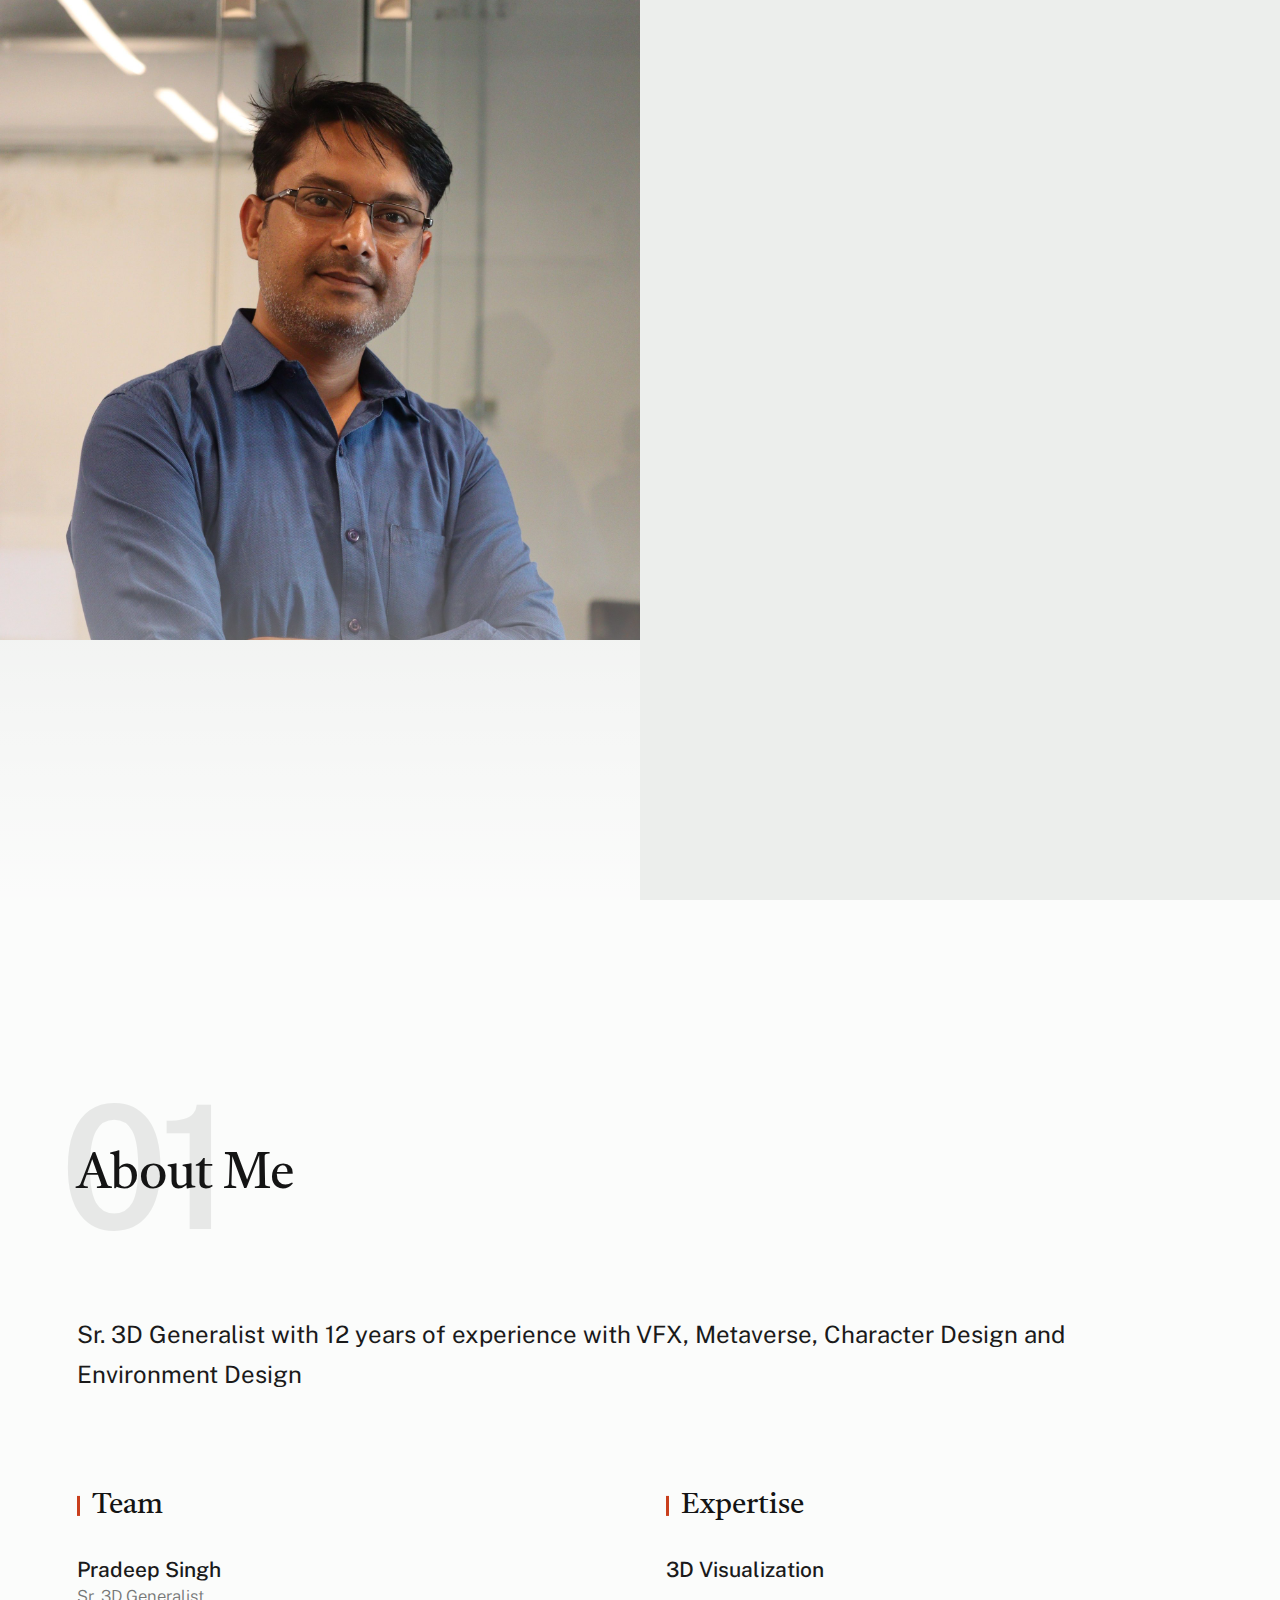
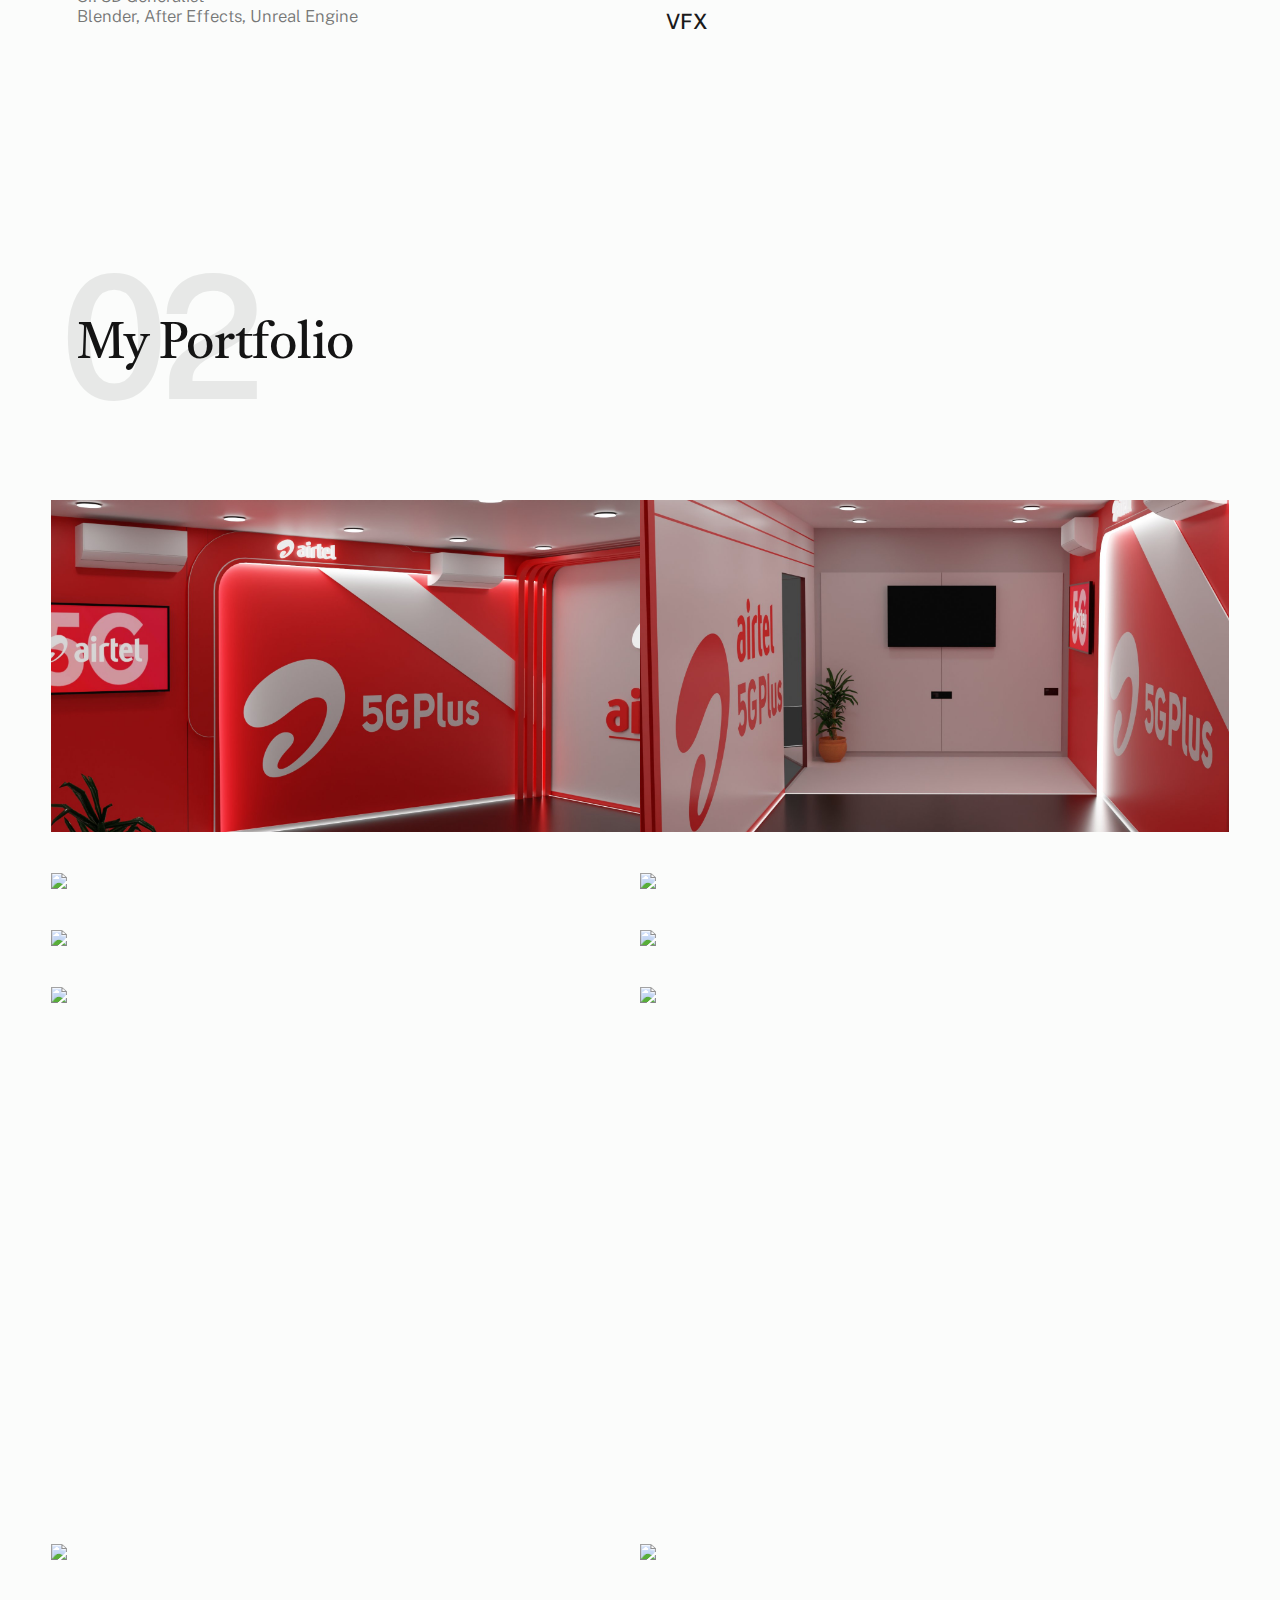
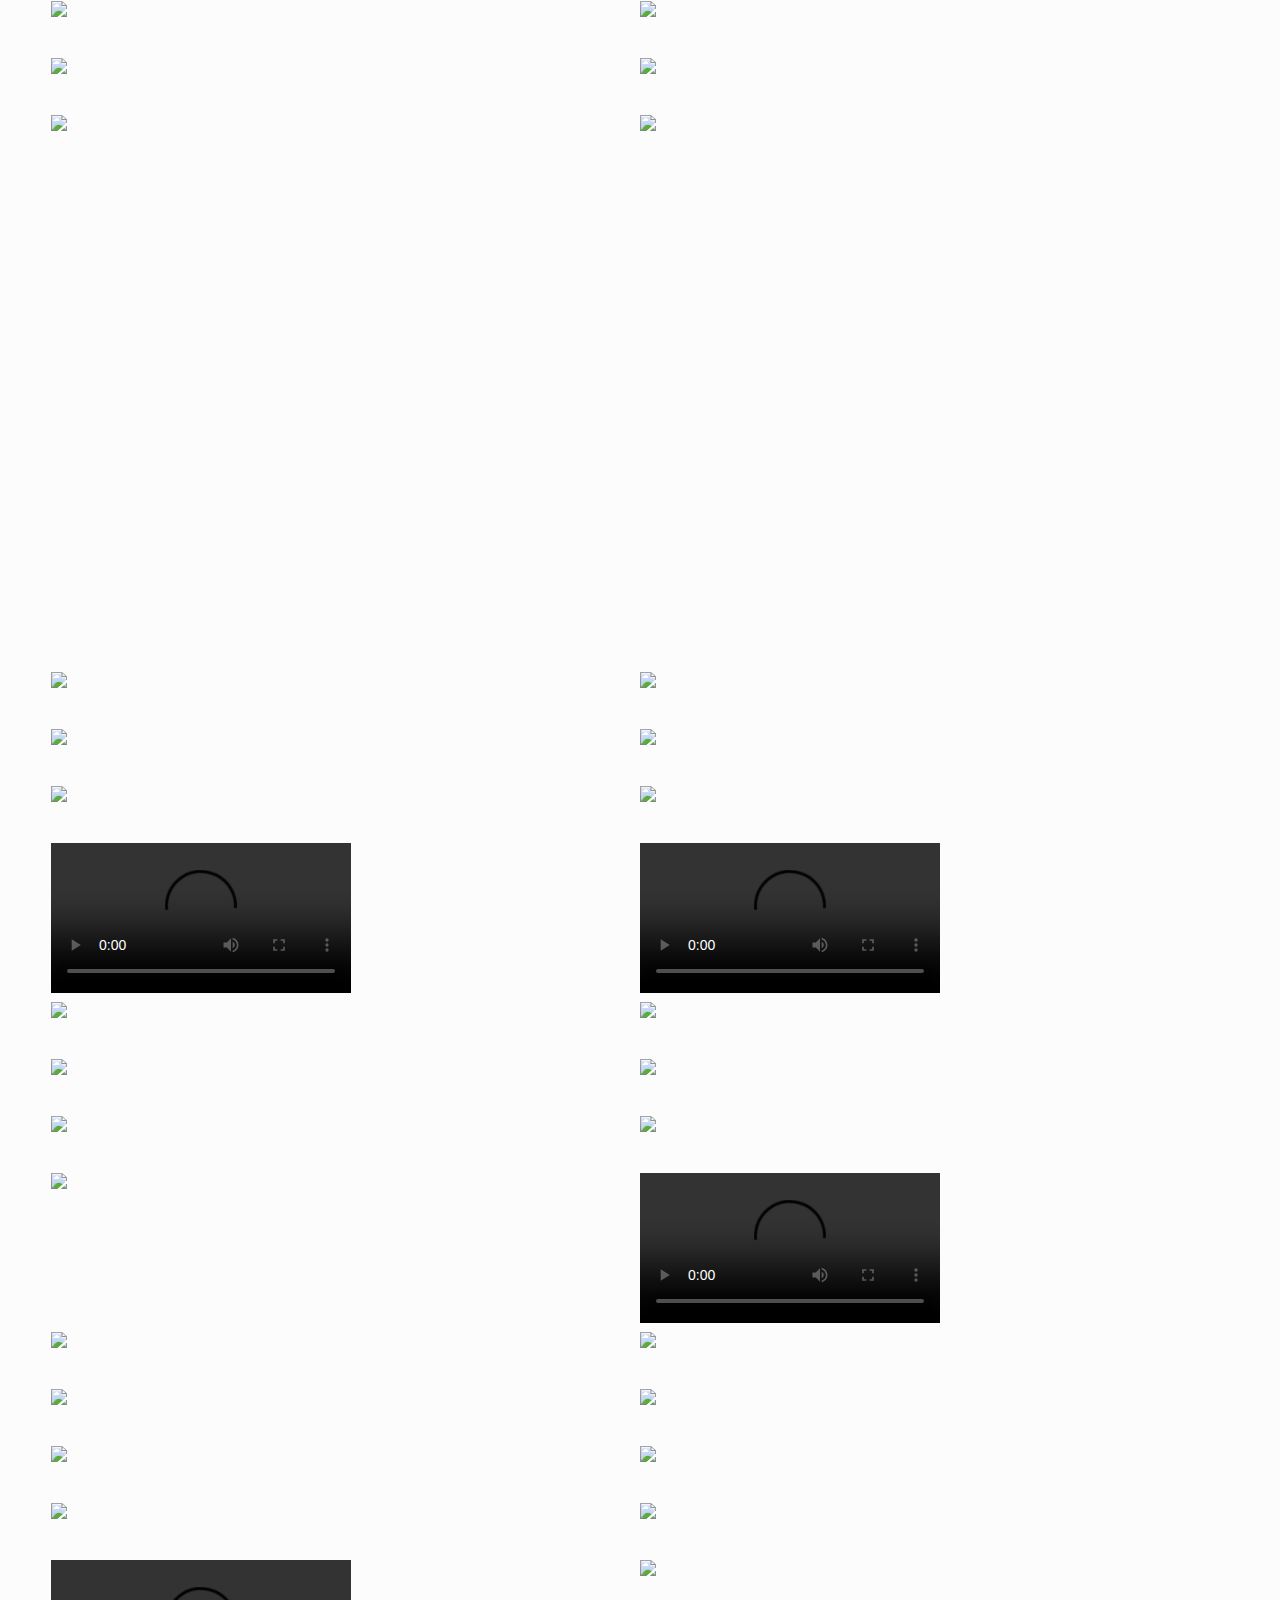
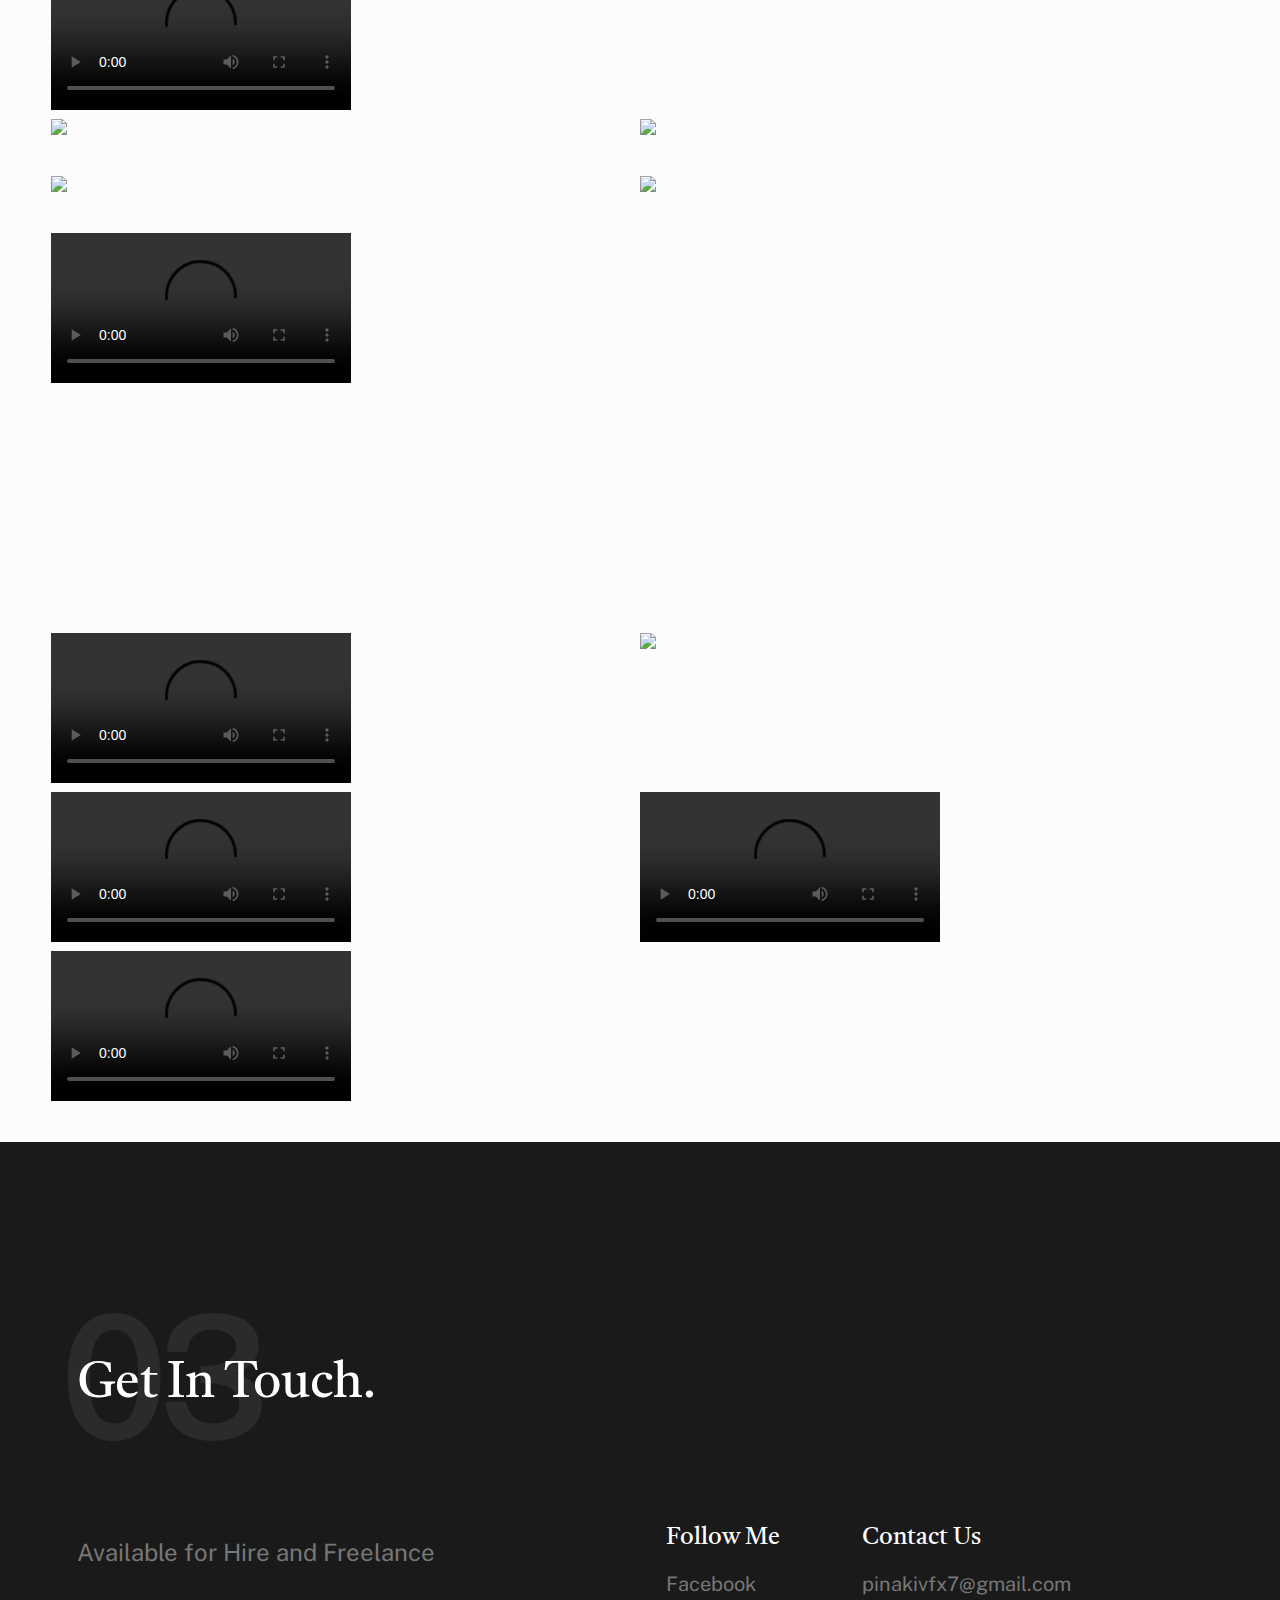
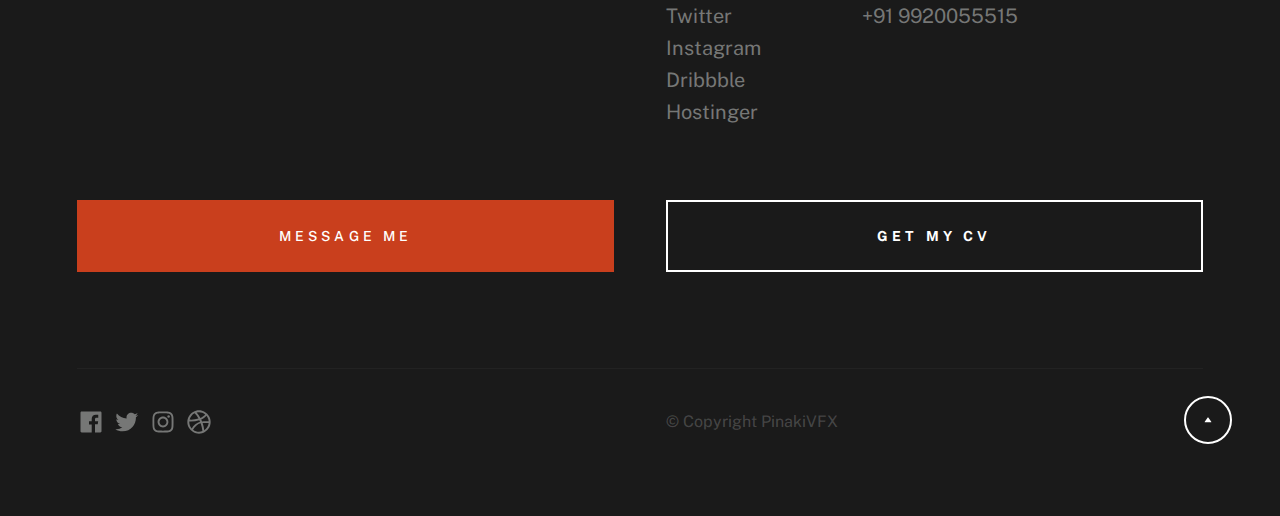
==== commit dc86a021: "Alpha_3" ====
--- a/index.html
+++ b/index.html
@@ -12,6 +12,10 @@
         document.documentElement.classList.remove('no-js');
         document.documentElement.classList.add('js');
     </script>
+    
+    <link href="https://cdn.pannellum.org/2.5/pannellum.css" rel="stylesheet">
+    <script src="https://cdn.pannellum.org/2.5/pannellum.js"></script>
+
 
     <!-- CSS
     ================================================== -->
@@ -84,7 +88,7 @@
                     
                     <div class="s-intro__content-text">
 
-                        <div class="s-intro__content-pretitle text-pretitle">CEO of Pinaki VFX</div>
+                        <div class="s-intro__content-pretitle text-pretitle">Pinaki VFX</div>
                         <h1 class="s-intro__content-title">
                         Pradeep Singh<br>
                         </h1>
@@ -120,12 +124,17 @@
                 </li>
             </ul> <!-- end s-intro__social -->
 
+            <div class="s-intro__content-media-left">
+                <div class="gradient-overlay"></div>
+                <img src="images/intro-bg1.jpg" alt="">
+            </div> <!-- s-intro__content-media --> 
+
             <div class="s-intro__content-media">                               
                 <img src="images/intro-bg.jpg" srcset="images/intro-bg.jpg 1x, images/intro-bg.jpg 2x" alt="">
             </div> <!-- s-intro__content-media -->                
 
             <div class="s-intro__btn-download">
-                <a class="btn btn--stroke" href="./assets/Akash_Kumar Singh_Resume.pdf"  target="_blank">See Our Portfolio</a>
+                <a class="btn btn--stroke" href="./assets/Pradeep_Singh_Resume.pdf"  target="_blank">See My Portfolio</a>
             </div> <!-- end s-intro__btn-download -->
             
             <div class="s-intro__scroll-down">
@@ -148,11 +157,11 @@
                 <div class="column xl-12">    
                     
                     <div class="section-header" data-num="01">
-                        <h2 class="text-display-title">About Us</h2>
+                        <h2 class="text-display-title">About Me</h2>
                     </div> <!-- end section-header -->
 
                     <p class="attention-getter">
-                        We specialize in making best quality 3D VFX
+                        Sr. 3D Generalist with 12 years of experience with VFX, Metaverse, Character Design and Environment Design
                     </p>
 
                     <div class="grid-list-items s-about__blocks">
@@ -168,24 +177,6 @@
                             </ul>
                         </div> <!--end s-about__block -->
 
-                        <div class="grid-list-items__item s-about__block">
-                            <h4 class="s-about__block-title">Clients</h4>
-
-                            <ul class="s-about__list">
-                                <li>
-                                    <a href="#0">
-                                        Google
-                                        <span>Google Pixel Ad</span>
-                                    </a>                                        
-                                </li>
-                                <li>
-                                    <a href="#1">
-                                        Gov of India
-                                        <span></span>
-                                    </a>                                        
-                                </li>
-                            </ul>
-                        </div> <!--end s-about__block -->
                         
                         <div class="grid-list-items__item s-about__block">
                             <h4 class="s-about__block-title">Expertise</h4>
@@ -198,12 +189,6 @@
                                 <li>
                                     VFX
                                 </li>
-                                <li>
-                                    Video Editing
-                                </li>
-                                <li>
-                                    
-                                </li>
                             </ul>
                         </div> <!--end s-about__block -->
 
@@ -231,217 +216,360 @@
             <div class="row folio-entries">
 
                 <div class="column entry">
-                    <a href="./images/portfolio/hamley1.jpg" class="entry__link glightbox" data-glightbox="title: White Knit Cap; description: .entry__desc-01">
-                        <div class="entry__thumb">
-                            <img src="./images/portfolio/hamley1.jpg" srcset="./images/portfolio/hamley1.jpg" alt="">
-                        </div>
-                        <div class="entry__info">
-                            <h4 class="entry__title">White Knit Cap</h4>
-                            <div class="entry__cat">Frontend Design</div>
-                        </div>
-                    </a>
-
-                    <div class="glightbox-desc entry__desc-01">
-                        <p>
-                        Lorem ipsum dolor sit amet consectetur, adipisicing elit. 
-                        Inventore ipsum iste soluta fugiat, impedit illum ducimus 
-                        deleniti facilis ab, tempora non! Nisi, tempora provident.
-                        <a href="https://www.behance.net/">Project Link</a>.
-                        </p>
-                    </div>
-                </div> <!-- entry -->
-
-                <div class="column entry">
-                    <a href="./images/portfolio/airtel1.jpg" class="entry__link glightbox" data-glightbox="title: WoodCraft; description: .entry__desc-02">
-                        <div class="entry__thumb">
-                            <img src="./images/portfolio/airtel1.jpg" srcset="./images/portfolio/airtel1.jpg" alt="">
-                        </div>
-                        <div class="entry__info">
-                            <h4 class="entry__title">WoodCraft</h4>
-                            <div class="entry__cat">Product Design</div>
-                        </div>
-                    </a>
-
-                    <div class="glightbox-desc entry__desc-02">
-                        <p>
-                        Lorem ipsum dolor sit amet consectetur, adipisicing elit. 
-                        Inventore ipsum iste soluta fugiat, impedit illum ducimus 
-                        deleniti facilis ab, tempora non! Nisi, tempora provident.
-                        <a href="https://www.behance.net/">Project Link</a>.
-                        </p>
-                    </div>
-                </div> <!-- entry -->
-
-                <div class="column entry">
-                    <a href="./images/portfolio/airtel2.jpg" class="entry__link glightbox" data-glightbox="title: Caffeine & Tulips; description: .entry__desc-03">
-                        <div class="entry__thumb">
-                            <img src="./images/portfolio/airtel2.jpg" srcset="./images/portfolio/airtel2.jpg" alt="">
-                        </div>
-                        <div class="entry__info">
-                            <h4 class="entry__title">Caffeine & Tulips</h4>
-                            <div class="entry__cat">Brand Identity</div>
-                        </div>
-                    </a>
-
-                    <div class="glightbox-desc entry__desc-03">
-                        <p>
-                        Lorem ipsum dolor sit amet consectetur, adipisicing elit. 
-                        Inventore ipsum iste soluta fugiat, impedit illum ducimus 
-                        deleniti facilis ab, tempora non! Nisi, tempora provident.
-                        <a href="https://www.behance.net/">Project Link</a>.
-                        </p>
-                    </div>
-                </div> <!-- entry -->
-
-                <div class="column entry">
-                    <a href="./images/portfolio/porsche.JPG" class="entry__link glightbox" data-glightbox="title: Grayscale; description: .entry__desc-04">
-                        <div class="entry__thumb">
-                            <img src="./images/portfolio/porsche.JPG" srcset="./images/portfolio/porsche.JPG" alt="">
-                        </div>
-                        <div class="entry__info">
-                            <h4 class="entry__title">Grayscale</h4>
-                            <div class="entry__cat">Product Design</div>
-                        </div>
-                    </a>
-
-                    <div class="glightbox-desc entry__desc-04">
-                        <p>
-                        Lorem ipsum dolor sit amet consectetur, adipisicing elit. 
-                        Inventore ipsum iste soluta fugiat, impedit illum ducimus 
-                        deleniti facilis ab, tempora non! Nisi, tempora provident.
-                        <a href="https://www.behance.net/">Project Link</a>.
-                        </p>
-                    </div>
-                </div> <!-- entry -->
-
-                <div class="column entry">
-                    <a href="./images/portfolio/trident.jpg" class="entry__link glightbox" data-glightbox="title: The Lamp; description: .entry__desc-05">
-                        <div class="entry__thumb">
-                            <img src="./images/portfolio/trident.jpg" srcset="./images/portfolio/trident.jpg" alt="">
-                        </div>
-                        <div class="entry__info">
-                            <h4 class="entry__title">The Lamp</h4>
-                            <div class="entry__cat">Brand Identity</div>
-                        </div>
-                    </a>
-
-                    <div class="glightbox-desc entry__desc-05">
-                        <p>
-                        Lorem ipsum dolor sit amet consectetur, adipisicing elit. 
-                        Inventore ipsum iste soluta fugiat, impedit illum ducimus 
-                        deleniti facilis ab, tempora non! Nisi, tempora provident.
-                        <a href="https://www.behance.net/">Project Link</a>.
-                        </p>
-                    </div>
-                </div> <!-- entry -->
-
-                <div class="column entry">
-                    <a href="./images/portfolio/hamley2.jpg" class="entry__link glightbox" data-glightbox="title: Tropical; description: .entry__desc-06">
-                        <div class="entry__thumb">
-                            <img src="./images/portfolio/hamley1.jpg" srcset="./images/portfolio/hamley3.jpg" alt="">
-                        </div>
-                        <div class="entry__info">
-                            <h4 class="entry__title">Tropical</h4>
-                            <div class="entry__cat">Frontend Design</div>
-                        </div>
-                    </a>
-
-                    <div class="glightbox-desc entry__desc-06">
-                        <p>
-                        Lorem ipsum dolor sit amet consectetur, adipisicing elit. 
-                        Inventore ipsum iste soluta fugiat, impedit illum ducimus 
-                        deleniti facilis ab, tempora non! Nisi, tempora provident.
-                        <a href="https://www.behance.net/">Project Link</a>.
-                        </p>
-                    </div>
-                </div> <!-- entry --> 
-
-            </div> <!-- folio entries -->
-
-            <!--
-            <div class="row s-testimonials">
-                <div class="column xl-12">
-
-                    <h3 class="s-testimonials__header">Hear it from My Happy Clients</h3>
-    
-                    <div class="swiper-container s-testimonials__slider">
-    
-                        <div class="swiper-wrapper">
-
-                            <div class="s-testimonials__slide swiper-slide">
-                                <div class="s-testimonials__author">
-                                    <img src="images/avatars/user-02.jpg" alt="Author image" class="s-testimonials__avatar">
-                                    <cite class="s-testimonials__cite">
-                                        <strong>John Rockefeller</strong>
-                                        <span>Standard Oil Co.</span>
-                                    </cite>
-                                </div>
-                                <p>
-                                Molestiae incidunt consequatur quis ipsa autem nam sit enim magni. Voluptas tempore rem. 
-                                Explicabo a quaerat sint autem dolore ducimus ut consequatur neque. Nisi dolores quaerat fuga rem nihil nostrum.
-                                Laudantium quia consequatur molestias.
-                                </p>
-                            </div> 
-            
-                            <div class="s-testimonials__slide swiper-slide">
-                                <div class="s-testimonials__author">
-                                    <img src="images/avatars/user-03.jpg" alt="Author image" class="s-testimonials__avatar">
-                                    <cite class="s-testimonials__cite">
-                                        <strong>Andrew Carnegie</strong>
-                                        <span>Carnegie Steel Co.</span>
-                                    </cite>
-                                </div>
-                                <p>
-                                Excepturi nam cupiditate culpa doloremque deleniti repellat. Veniam quos repellat voluptas animi adipisci.
-                                Nisi eaque consequatur. Voluptatem dignissimos ut ducimus accusantium perspiciatis.
-                                Quasi voluptas eius distinctio. Atque eos maxime.
-                                </p>
-                            </div> 
-            
-                            <div class="s-testimonials__slide swiper-slide">
-                                <div class="s-testimonials__author">
-                                    <img src="images/avatars/user-01.jpg" alt="Author image" class="s-testimonials__avatar">
-                                    <cite class="s-testimonials__cite">
-                                        <strong>John Morgan</strong>
-                                        <span>JP Morgan & Co.</span>
-                                    </cite>
-                                </div>
-                                <p>
-                                Repellat dignissimos libero. Qui sed at corrupti expedita voluptas odit. Nihil ea quia nesciunt. Ducimus aut sed ipsam.  
-                                Autem eaque officia cum exercitationem sunt voluptatum accusamus. Quasi voluptas eius distinctio.
-                                Voluptatem dignissimos ut.
-                                </p>
-                            </div>
-    
-                            <div class="s-testimonials__slide swiper-slide">
-                                <div class="s-testimonials__author">
-                                    <img src="images/avatars/user-06.jpg" alt="Author image" class="s-testimonials__avatar">
-                                    <cite class="s-testimonials__cite">
-                                        <strong>Henry Ford</strong>
-                                        <span>Ford Motor Co.</span>
-                                    </cite>
-                                </div>
-                                <p>
-                                Nunc interdum lacus sit amet orci. Vestibulum dapibus nunc ac augue. Fusce vel dui. In ac felis 
-                                quis tortor malesuada pretium. Curabitur vestibulum aliquam leo. Qui sed at corrupti expedita voluptas odit. 
-                                Nihil ea quia nesciunt. Ducimus aut sed ipsam.
-                                </p>
-                            </div>
-        
-                        </div> 
-    
-                        <div class="swiper-pagination"></div>
-    
-                    </div>
-    
-                </div>
-            </div>
-        -->
+                    <div class="entry__thumb">
+                        <img src="./images/portfolio/airtel1.jpg">
+                    </div>
+                </div>
+
+                <div class="column entry">
+                    <div class="entry__thumb">
+                        <img src="./images/portfolio/airtel2.jpg">
+                    </div>
+                </div>
+
+                <div class="column entry">
+                    <div class="entry__thumb">
+                        <img src="./images/portfolio/arch1.jpg">
+                    </div>
+                </div>
+
+                <div class="column entry">
+                    <div class="entry__thumb">
+                        <img src="./images/portfolio/arch2.jpg">
+                    </div>
+                </div>
+
+                <div class="column entry">
+                    <div class="entry__thumb">
+                        <img src="./images/portfolio/arch3.jpg">
+                    </div>
+                </div>
+
+                <div class="column entry">
+                    <div class="entry__thumb">
+                        <img src="./images/portfolio/arch4.jpg">
+                    </div>
+                </div>
+
+                <div class="column entry">
+                    <div class="entry__thumb">
+                        <img src="./images/portfolio/maruti2.jpg">
+                    </div>
+                </div>
+
+                <div class="column entry">
+                    <div class="entry__thumb">
+                        <img src="./images/portfolio/maruti3.jpg">
+                    </div>
+                </div>
+
+                <div id="panorama1" class="column entry" style="width: 100%; height: 500px;">
+                    <script>
+                        pannellum.viewer('panorama1', {
+                          "type": "equirectangular",
+                          "panorama": "./images/portfolio/maruti4.jpg",  // Replace with your image path
+                          "autoLoad": true,
+                          "showControls": true,
+                        });
+                    </script>
+                </div>
+
+                <div class="column entry">
+                    <div class="entry__thumb">
+                        <img src="./images/portfolio/star1.jpg">
+                    </div>
+                </div>
+
+                <div class="column entry">
+                    <div class="entry__thumb">
+                        <img src="./images/portfolio/star2.jpg">
+                    </div>
+                </div>
+
+                <div class="column entry">
+                    <div class="entry__thumb">
+                        <img src="./images/portfolio/star3.jpg">
+                    </div>
+                </div>
+
+                <div class="column entry">
+                    <div class="entry__thumb">
+                        <img src="./images/portfolio/star5.jpg">
+                    </div>
+                </div>
+
+                <div class="column entry">
+                    <div class="entry__thumb">
+                        <img src="./images/portfolio/star6.jpg">
+                    </div>
+                </div>
+
+                <div class="column entry">
+                    <div class="entry__thumb">
+                        <img src="./images/portfolio/star7.jpg">
+                    </div>
+                </div>
+
+                <div class="column entry">
+                    <div class="entry__thumb">
+                        <img src="./images/portfolio/star8.jpg">
+                    </div>
+                </div>
+
+                <div class="column entry">
+                    <div class="entry__thumb">
+                        <img src="./images/portfolio/star9.jpg">
+                    </div>
+                </div>
+
+                <div id="panorama" class="column entry" style="width: 100%; height: 500px;">
+                    <script>
+                        pannellum.viewer('panorama', {
+                          "type": "equirectangular",
+                          "panorama": "./images/portfolio/ss.jpg",  // Replace with your image path
+                          "autoLoad": true,
+                          "showControls": true,
+                        });
+                    </script>
+                </div>
+                
+                <div class="column entry">
+                    <div class="entry__thumb">
+                        <img src="./images/portfolio/hdfc1.jpg">
+                    </div>
+                </div>
+                
+                <div class="column entry">
+                    <div class="entry__thumb">
+                        <img src="./images/portfolio/hdfc2.jpg">
+                    </div>
+                </div>
+                
+                <div class="column entry">
+                    <div class="entry__thumb">
+                        <img src="./images/portfolio/hdfc3.jpg">
+                    </div>
+                </div>
+                
+                <div class="column entry">
+                    <div class="entry__thumb">
+                        <img src="./images/portfolio/hdfc4.jpg">
+                    </div>
+                </div>
+                
+                <div class="column entry">
+                    <div class="entry__thumb">
+                        <img src="./images/portfolio/hdfc5.jpg">
+                    </div>
+                </div>
+                
+                <div class="column entry">
+                    <div class="entry__thumb">
+                        <img src="./images/portfolio/hdfc6.jpg">
+                    </div>
+                </div>
+
+                <div class="column entry">
+                    <div class="entry__thumb">
+                        <video controls>
+                            <source src="./images/portfolio/aero1.mp4" type="video/mp4">
+                        </video>
+                    </div>
+                </div>
+
+                <div class="column entry">
+                    <div class="entry__thumb">
+                        <video controls>
+                            <source src="./images/portfolio/aero2.mp4" type="video/mp4">
+                        </video>
+                    </div>
+                </div>
+                
+                <div class="column entry">
+                    <div class="entry__thumb">
+                        <img src="./images/portfolio/ch1.jpg">
+                    </div>
+                </div>
+                
+                <div class="column entry">
+                    <div class="entry__thumb">
+                        <img src="./images/portfolio/ch2.jpg">
+                    </div>
+                </div>
+                
+                <div class="column entry">
+                    <div class="entry__thumb">
+                        <img src="./images/portfolio/ch3.jpg">
+                    </div>
+                </div>
+                
+                <div class="column entry">
+                    <div class="entry__thumb">
+                        <img src="./images/portfolio/ch4.jpg">
+                    </div>
+                </div>
+                
+                <div class="column entry">
+                    <div class="entry__thumb">
+                        <img src="./images/portfolio/ch5.jpg">
+                    </div>
+                </div>
+                
+                <div class="column entry">
+                    <div class="entry__thumb">
+                        <img src="./images/portfolio/ch6.jpg">
+                    </div>
+                </div>
+                
+                <div class="column entry">
+                    <div class="entry__thumb">
+                        <img src="./images/portfolio/ch7.jpg">
+                    </div>
+                </div>
+
+                <div class="column entry">
+                    <div class="entry__thumb">
+                        <video controls>
+                            <source src="./images/portfolio/char.mp4" type="video/mp4">
+                        </video>
+                    </div>
+                </div>
+                
+                <div class="column entry">
+                    <div class="entry__thumb">
+                        <img src="./images/portfolio/char2.jpg">
+                    </div>
+                </div>
+                
+                <div class="column entry">
+                    <div class="entry__thumb">
+                        <img src="./images/portfolio/char3.jpg">
+                    </div>
+                </div>
+                
+                <div class="column entry">
+                    <div class="entry__thumb">
+                        <img src="./images/portfolio/char4.jpg">
+                    </div>
+                </div>
+                
+                <div class="column entry">
+                    <div class="entry__thumb">
+                        <img src="./images/portfolio/char5.jpg">
+                    </div>
+                </div>
+                
+                <div class="column entry">
+                    <div class="entry__thumb">
+                        <img src="./images/portfolio/char6.jpg">
+                    </div>
+                </div>
+                
+                <div class="column entry">
+                    <div class="entry__thumb">
+                        <img src="./images/portfolio/char7.jpg">
+                    </div>
+                </div>
+                
+                <div class="column entry">
+                    <div class="entry__thumb">
+                        <img src="./images/portfolio/char8.jpg">
+                    </div>
+                </div>
+                
+                <div class="column entry">
+                    <div class="entry__thumb">
+                        <img src="./images/portfolio/char9.jpg">
+                    </div>
+                </div>
+
+                <div class="column entry">
+                    <div class="entry__thumb">
+                        <video controls>
+                            <source src="./images/portfolio/cm.mp4" type="video/mp4">
+                        </video>
+                    </div>
+                </div>
+                
+                <div class="column entry">
+                    <div class="entry__thumb">
+                        <img src="./images/portfolio/cm2.jpg">
+                    </div>
+                </div>
+                
+                <div class="column entry">
+                    <div class="entry__thumb">
+                        <img src="./images/portfolio/creta1.jpg">
+                    </div>
+                </div>
+                
+                <div class="column entry">
+                    <div class="entry__thumb">
+                        <img src="./images/portfolio/creta2.jpg">
+                    </div>
+                </div>
+                
+                <div class="column entry">
+                    <div class="entry__thumb">
+                        <img src="./images/portfolio/creta3.jpg">
+                    </div>
+                </div>
+                
+                <div class="column entry">
+                    <div class="entry__thumb">
+                        <img src="./images/portfolio/creta4.jpg">
+                    </div>
+                </div>
+
+                <div class="column entry" style="width: 100%; height: 400px;">
+                    <div class="entry__thumb">
+                        <video controls>
+                            <source src="./images/portfolio/creta.mp4" type="video/mp4">
+                        </video>
+                    </div>
+                </div>
+
+                <div class="column entry">
+                    <div class="entry__thumb">
+                        <video controls>
+                            <source src="./images/portfolio/reddy.mp4" type="video/mp4">
+                        </video>
+                    </div>
+                </div>
+                
+                <div class="column entry">
+                    <div class="entry__thumb">
+                        <img src="./images/portfolio/reddy.jpg">
+                    </div>
+                </div>
+
+                <div class="column entry">
+                    <div class="entry__thumb">
+                        <video controls>
+                            <source src="./images/portfolio/bosch1.mp4" type="video/mp4">
+                        </video>
+                    </div>
+                </div>
+
+                <div class="column entry">
+                    <div class="entry__thumb">
+                        <video controls>
+                            <source src="./images/portfolio/bosch2.mp4" type="video/mp4">
+                        </video>
+                    </div>
+                </div>
+
+                <div class="column entry">
+                    <div class="entry__thumb">
+                        <video controls>
+                            <source src="./images/portfolio/bosch3.mp4" type="video/mp4">
+                        </video>
+                    </div>
+                </div>
+
+            </div> 
 
         </section> <!-- end s-works --> 
-
-
-        
 
 
         <!-- # footer 
@@ -460,7 +588,7 @@
 
                 <div class="column xl-6 md-12 s-footer__block s-footer__about">                    
                     <p class="attention-getter">
-                        Contact me for all your 3D needs
+                        Available for Hire and Freelance
                     </p>               
                 </div> <!-- end section-footer__about -->
 
--- a/css/styles.css
+++ b/css/styles.css
@@ -89,6 +89,8 @@
  * ## colors
  * ------------------------------------------------------------------- */
 :root {
+    // Shayan
+    --color-image-hover: hsla(0, 0%, 10%, 1);
 
   /* color-1(#C73E1D)
    * color-2(#2F352B)
@@ -3429,6 +3431,24 @@
     margin-right: 0;
 }
 
+.s-intro__content-media-left {
+    position: absolute;
+    top     : 0;
+    right   : 50%;
+    bottom  : 0;
+    left    : 0;
+}
+
+.gradient-overlay {
+    position: absolute;
+    top: 50%;
+    left: 0;
+    width: 100%;
+    height: 50%;
+    z-index: 1;
+    background: linear-gradient(to top, rgba(255, 255, 255, .8), rgba(255, 255, 255, 0));
+}
+
 .s-intro__content-media {
     position: absolute;
     top     : 0;
@@ -3963,6 +3983,11 @@
     padding : 0;
     overflow: hidden;
     position: relative;
+    
+    //shayan
+    display: flex;
+    flex-direction: column;
+    align-items: center;
 }
 
 .folio-entries .entry__link {
@@ -3980,7 +4005,7 @@
     z-index         : 1;
     content         : "";
     display         : block;
-    background-color: var(--color-text-dark);
+    background-color: var(--color-image-hover);
     width           : 100%;
     height          : 100%;
     transition      : all, 0.3s cubic-bezier(0.215, 0.61, 0.355, 1);
